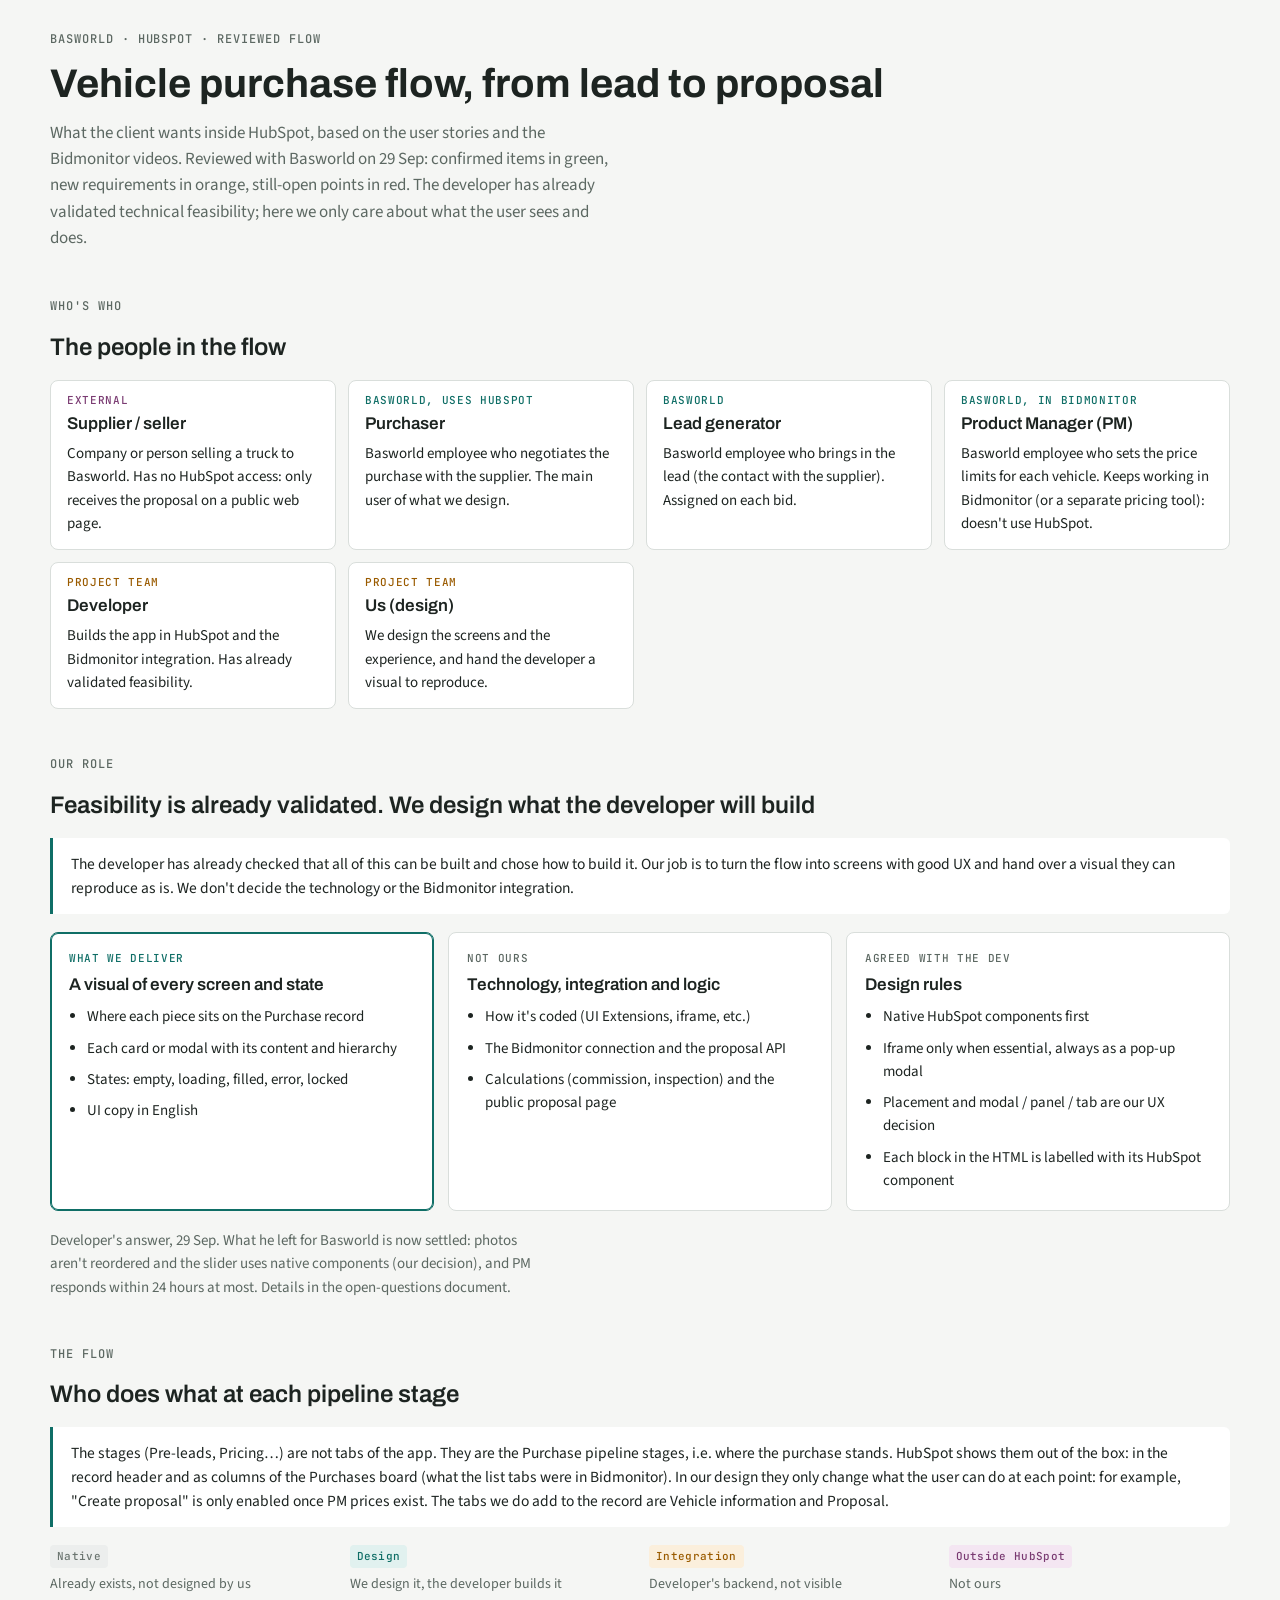
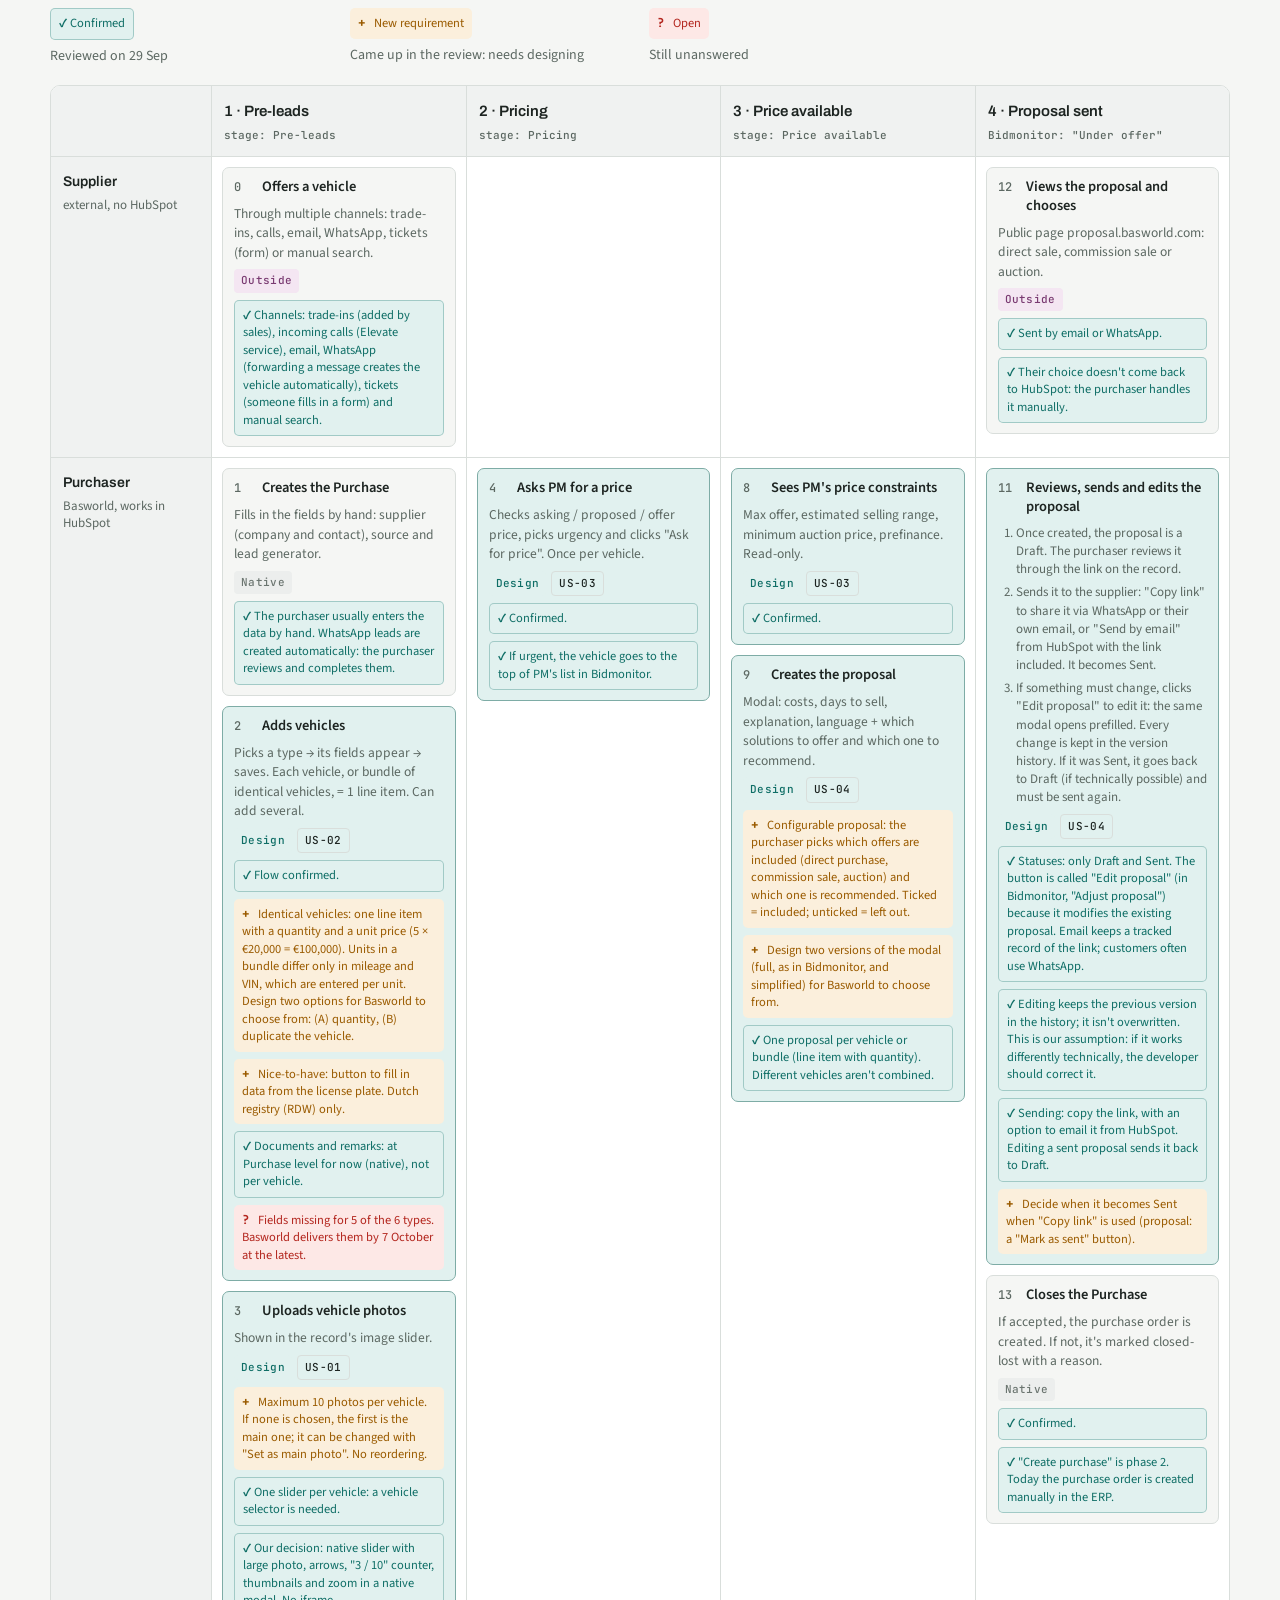
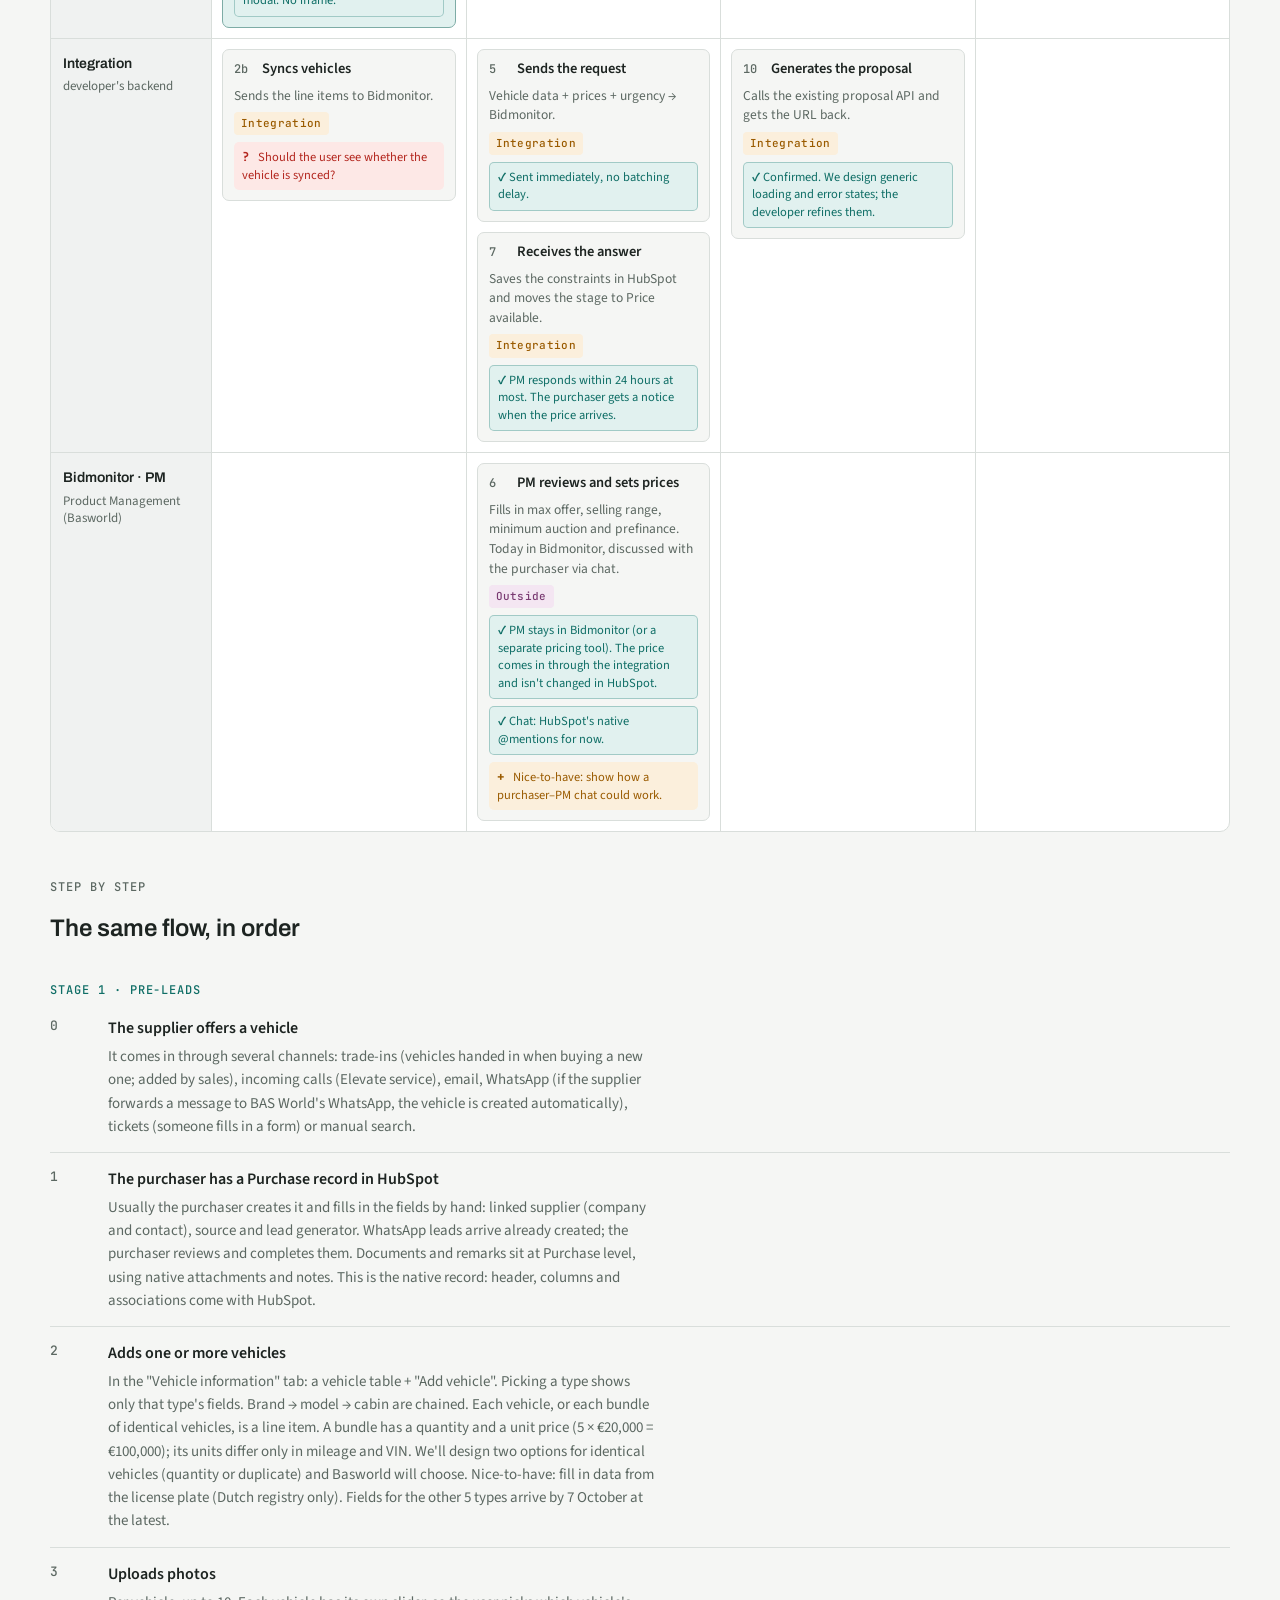
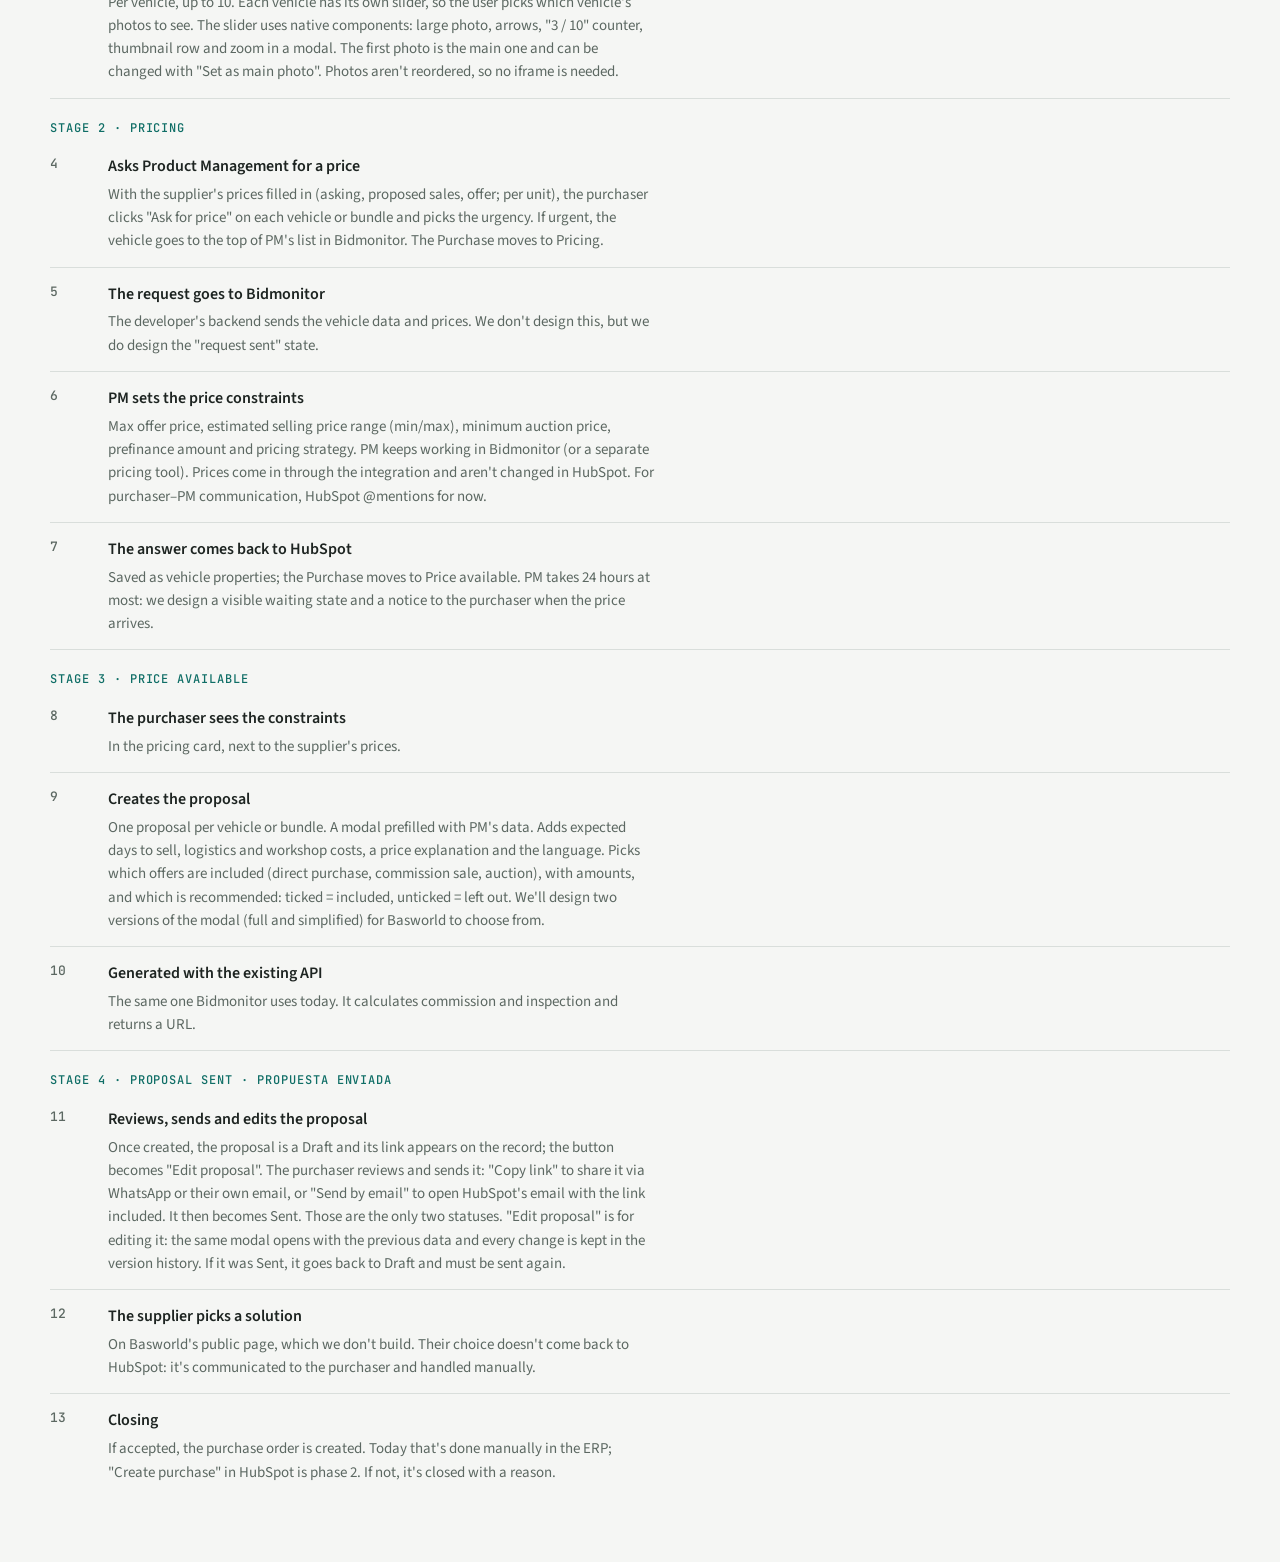
==== purchase-flow.html @ c62ba5f0 "Initial publish: purchase flow and index Co-Authored-By: Claude Opus 5.5 <noreply@anthropic.com>" ====
<!DOCTYPE html>

<html lang="en">
<head>
<meta name="robots" content="noindex, nofollow">
<meta charset="utf-8"/>
<meta content="width=device-width, initial-scale=1" name="viewport"/>
<title>Basworld Purchase Flow</title>
<link href="https://fonts.googleapis.com" rel="preconnect"/>
<link crossorigin="" href="https://fonts.gstatic.com" rel="preconnect"/>
<link href="https://fonts.googleapis.com/css2?family=Archivo:wght@500;600;700&amp;family=Source+Sans+3:ital,wght@0,400;0,600;1,400&amp;family=JetBrains+Mono:wght@500&amp;display=swap" rel="stylesheet"/>
<style>
:root{
  --bg:#f5f6f4; --surface:#ffffff; --ink:#1d2421; --muted:#5c6862; --line:#d9dedb;
  --en:#3f5f8a;
  --native:#6b7570; --native-bg:#eceeed;
  --card:#0f6e66; --card-bg:#e1f1ef;
  --int:#9a5b00; --int-bg:#fbefdc;
  --ext:#7a3b72; --ext-bg:#f4e6f2;
  --q:#b3261e; --q-bg:#fde8e6;
  --lane:#f0f2f1;
  --f-display:"Archivo", "Helvetica Neue", Arial, sans-serif;
  --f-body:"Source Sans 3", "Segoe UI", system-ui, sans-serif;
  --f-mono:"JetBrains Mono", ui-monospace, Consolas, monospace;
}
@media (prefers-color-scheme: dark){
  :root:not([data-theme="light"]){
    color-scheme:dark;
    --bg:#131816; --surface:#1b211f; --ink:#e6ebe8; --muted:#9aa6a0; --line:#2f3834;
    --en:#9dbbe6;
    --native:#aab4af; --native-bg:#262d2a;
    --card:#5fc9bd; --card-bg:#123330;
    --int:#f0b35c; --int-bg:#35270f;
    --ext:#e29ad8; --ext-bg:#34202f;
    --q:#ff8a80; --q-bg:#3a1b19;
    --lane:#171d1b;
  }
}
:root[data-theme="dark"]{
  color-scheme:dark;
  --bg:#131816; --surface:#1b211f; --ink:#e6ebe8; --muted:#9aa6a0; --line:#2f3834;
  --en:#9dbbe6;
  --native:#aab4af; --native-bg:#262d2a;
  --card:#5fc9bd; --card-bg:#123330;
  --int:#f0b35c; --int-bg:#35270f;
  --ext:#e29ad8; --ext-bg:#34202f;
  --q:#ff8a80; --q-bg:#3a1b19;
  --lane:#171d1b;
}
*{box-sizing:border-box}
body{margin:0;background:var(--bg);color:var(--ink);font:16px/1.55 var(--f-body);padding-inline:20px;padding-block:32px 64px}
.wrap{max-width:1180px;margin:0 auto;display:flex;flex-direction:column;gap:48px}
h1,h2,h3{font-family:var(--f-display);text-wrap:balance;margin:0;line-height:1.2}
h1{font-size:clamp(28px,4vw,40px);font-weight:700}
h2{font-size:24px;font-weight:600}
h3{font-size:17px;font-weight:600}
p{margin:0;max-width:72ch}
code{font-family:var(--f-mono);font-size:.9em}

/* Traducción inglesa: siempre justo debajo del texto en castellano */
.en{display:block;color:var(--en);font-style:italic;font-weight:400;font-size:.9em;line-height:1.4;margin-top:3px}
h1 .en{font-size:.55em;font-family:var(--f-body);margin-top:8px}
h2 .en,h3 .en{font-size:.68em;font-family:var(--f-body);margin-top:4px}
.chip .en,.eyebrow .en{display:inline;font-style:normal;margin:0;font-size:1em;color:inherit;opacity:.75}
.chip .en::before,.eyebrow .en::before{content:" · "}
.langkey{display:flex;gap:14px;flex-wrap:wrap;font-size:14px;color:var(--muted)}
.langkey .en{display:inline;margin:0}

.eyebrow{font:500 12px/1.3 var(--f-mono);letter-spacing:.08em;text-transform:uppercase;color:var(--muted)}
header{display:flex;flex-direction:column;gap:12px}
header p{color:var(--muted);font-size:17px}
section{display:flex;flex-direction:column;gap:18px}

/* chips */
.chip{display:inline-flex;align-items:center;font:500 11px/1.2 var(--f-mono);letter-spacing:.03em;padding:5px 7px;border-radius:4px;white-space:nowrap}
.chip.native{color:var(--native);background:var(--native-bg)}
.chip.card{color:var(--card);background:var(--card-bg)}
.chip.int{color:var(--int);background:var(--int-bg)}
.chip.ext{color:var(--ext);background:var(--ext-bg)}
.chip.us{color:var(--ink);background:transparent;border:1px solid var(--line)}
.legend{display:grid;grid-template-columns:repeat(auto-fit,minmax(240px,1fr));gap:12px 18px;font-size:14px;color:var(--muted)}
.legend .item{display:flex;flex-direction:column;gap:6px;align-items:flex-start}

/* who's who */
.people{display:grid;grid-template-columns:repeat(auto-fit,minmax(250px,1fr));gap:12px}
.person{background:var(--surface);border:1px solid var(--line);border-radius:8px;padding:14px 16px;display:flex;flex-direction:column;gap:8px}
.person .side{font:500 11px/1 var(--f-mono);text-transform:uppercase;letter-spacing:.06em}
.person .side.in{color:var(--card)}
.person .side.out{color:var(--ext)}
.person .side.us{color:var(--int)}
.person p{font-size:15px}

/* role */
.verdict{display:grid;grid-template-columns:repeat(auto-fit,minmax(260px,1fr));gap:14px}
.opt{background:var(--surface);border:1px solid var(--line);border-radius:8px;padding:18px;display:flex;flex-direction:column;gap:10px}
.opt.rec{border-color:var(--card);box-shadow:inset 0 0 0 1px var(--card)}
.opt .tag{font:500 11px/1.3 var(--f-mono);text-transform:uppercase;letter-spacing:.06em;color:var(--muted)}
.opt.rec .tag{color:var(--card)}
.opt ul{margin:0;padding-left:18px;font-size:15px;display:flex;flex-direction:column;gap:8px}
.callout{background:var(--surface);border-left:3px solid var(--card);padding:14px 18px;border-radius:0 6px 6px 0;font-size:15.5px}
.callout strong{font-weight:600}
.note{color:var(--muted);font-size:15px}

.scroll{overflow-x:auto;-webkit-overflow-scrolling:touch}

/* swimlane */
.lanes{display:grid;grid-template-columns:160px repeat(4,minmax(215px,1fr));min-width:1040px;border:1px solid var(--line);border-radius:10px;overflow:hidden;background:var(--surface)}
.stage{padding:14px 12px;border-bottom:1px solid var(--line);border-left:1px solid var(--line);display:flex;flex-direction:column;gap:4px;background:var(--lane)}
.stage b{font-family:var(--f-display);font-size:15px;font-weight:600}
.stage small{font:500 11px/1.3 var(--f-mono);color:var(--muted)}
.corner{background:var(--lane);border-bottom:1px solid var(--line)}
.who{padding:14px 12px;border-bottom:1px solid var(--line);font-family:var(--f-display);font-weight:600;font-size:14px;display:flex;flex-direction:column;gap:4px;background:var(--lane)}
.who small{font:400 13px/1.35 var(--f-body);color:var(--muted)}
.cell{padding:10px;border-bottom:1px solid var(--line);border-left:1px solid var(--line);display:flex;flex-direction:column;gap:10px}
.lanes > :nth-last-child(-n+5){border-bottom:0}
.step{border:1px solid var(--line);border-radius:7px;padding:10px 11px;background:var(--bg);display:flex;flex-direction:column;gap:7px}
.step .top{display:flex;gap:8px;align-items:baseline}
.step .n{font:500 12px/1 var(--f-mono);color:var(--muted);min-width:20px}
.step h4{margin:0;font:600 14.5px/1.3 var(--f-body)}
.step p{font-size:13.5px;line-height:1.45;color:var(--muted)}
.step .chips{display:flex;flex-wrap:wrap;gap:5px}
.step.card{border-color:color-mix(in srgb,var(--card) 45%,var(--line));background:var(--card-bg)}
.q{font-size:12.5px;line-height:1.4;color:var(--q);background:var(--q-bg);padding:6px 8px;border-radius:5px}
.q::before{content:"? ";font-weight:700;font-family:var(--f-mono)}
.q .en{color:var(--q);opacity:.8}
.c,.r{font-size:12.5px;line-height:1.4;padding:6px 8px;border-radius:5px}
.c{color:var(--card);background:var(--card-bg);border:1px solid color-mix(in srgb,var(--card) 30%,transparent)}
.c::before{content:"✓ ";font-weight:700}
.r{color:var(--int);background:var(--int-bg)}
.r::before{content:"+ ";font-weight:700;font-family:var(--f-mono)}
.c .en,.r .en{color:inherit;opacity:.8}
.legend .c,.legend .r,.legend .q{display:inline-block}
ol.mini{margin:0;padding-left:18px;font-size:13px;line-height:1.4;color:var(--muted);display:flex;flex-direction:column;gap:5px}
ol.mini b{color:var(--ink);font-weight:600}
ol.mini .en{font-size:.92em}

/* linear detail */
ol.detail{list-style:none;margin:0;padding:0;display:flex;flex-direction:column}
ol.detail li{display:grid;grid-template-columns:44px 1fr;gap:4px 14px;padding:14px 0;border-bottom:1px solid var(--line)}
ol.detail li.phase{display:block;border:0;font:500 12px/1.3 var(--f-mono);letter-spacing:.08em;text-transform:uppercase;color:var(--card);padding:22px 0 4px}
ol.detail li.phase .en{display:inline;font-style:normal;color:inherit;opacity:.75;font-size:1em;margin:0}
ol.detail li.phase .en::before{content:" · "}
ol.detail li:last-child{border-bottom:0}
ol.detail .num{font:500 13px/1.6 var(--f-mono);color:var(--muted);grid-row:span 2}
ol.detail .t{font-weight:600}
ol.detail .d{font-size:15px;color:var(--muted);max-width:78ch}

@media (max-width:640px){
  body{padding-inline:16px}
  ol.detail li{grid-template-columns:32px 1fr}
}
</style>
</head>
<body>
<div class="wrap">
<header>
<span class="eyebrow">Basworld · HubSpot · reviewed flow</span>
<h1>Vehicle purchase flow, from lead to proposal</h1>
<p>What the client wants inside HubSpot, based on the user stories and the Bidmonitor videos. Reviewed with Basworld on 29 Sep: confirmed items in green, new requirements in orange, still-open points in red. The developer has already validated technical feasibility; here we only care about what the user sees and does.</p>

</header>
<section>
<span class="eyebrow">Who's who</span>
<h2>The people in the flow</h2>
<div class="people">
<div class="person">
<span class="side out">External</span>
<h3>Supplier / seller</h3>
<p>Company or person selling a truck to Basworld. Has no HubSpot access: only receives the proposal on a public web page.</p>
</div>
<div class="person">
<span class="side in">Basworld, uses HubSpot</span>
<h3>Purchaser</h3>
<p>Basworld employee who negotiates the purchase with the supplier. The main user of what we design.</p>
</div>
<div class="person">
<span class="side in">Basworld</span>
<h3>Lead generator</h3>
<p>Basworld employee who brings in the lead (the contact with the supplier). Assigned on each bid.</p>
</div>
<div class="person">
<span class="side in">Basworld, in Bidmonitor</span>
<h3>Product Manager (PM)</h3>
<p>Basworld employee who sets the price limits for each vehicle. Keeps working in Bidmonitor (or a separate pricing tool): doesn't use HubSpot.</p>
</div>
<div class="person">
<span class="side us">Project team</span>
<h3>Developer</h3>
<p>Builds the app in HubSpot and the Bidmonitor integration. Has already validated feasibility.</p>
</div>
<div class="person">
<span class="side us">Project team</span>
<h3>Us (design)</h3>
<p>We design the screens and the experience, and hand the developer a visual to reproduce.</p>
</div>
</div>
</section>
<section>
<span class="eyebrow">Our role</span>
<h2>Feasibility is already validated. We design what the developer will build</h2>
<div class="callout">The developer has already checked that all of this can be built and chose how to build it. Our job is to turn the flow into screens with good UX and hand over a visual they can reproduce as is. We don't decide the technology or the Bidmonitor integration.
</div>
<div class="verdict">
<div class="opt rec">
<span class="tag">What we deliver</span>
<h3>A visual of every screen and state</h3>
<ul>
<li>Where each piece sits on the Purchase record</li>
<li>Each card or modal with its content and hierarchy</li>
<li>States: empty, loading, filled, error, locked</li>
<li>UI copy in English</li>
</ul>
</div>
<div class="opt">
<span class="tag">Not ours</span>
<h3>Technology, integration and logic</h3>
<ul>
<li>How it's coded (UI Extensions, iframe, etc.)</li>
<li>The Bidmonitor connection and the proposal API</li>
<li>Calculations (commission, inspection) and the public proposal page</li>
</ul>
</div>
<div class="opt">
<span class="tag">Agreed with the dev</span>
<h3>Design rules</h3>
<ul>
<li>Native HubSpot components first</li>
<li>Iframe only when essential, always as a pop-up modal</li>
<li>Placement and modal / panel / tab are our UX decision</li>
<li>Each block in the HTML is labelled with its HubSpot component</li>
</ul>
</div>
</div>
<p class="note">Developer's answer, 29 Sep. What he left for Basworld is now settled: photos aren't reordered and the slider uses native components (our decision), and PM responds within 24 hours at most. Details in the open-questions document.</p>
</section>
<section>
<span class="eyebrow">The flow</span>
<h2>Who does what at each pipeline stage</h2>
<div class="callout">The stages (Pre-leads, Pricing…) are not tabs of the app. They are the Purchase pipeline stages, i.e. where the purchase stands. HubSpot shows them out of the box: in the record header and as columns of the Purchases board (what the list tabs were in Bidmonitor). In our design they only change what the user can do at each point: for example, "Create proposal" is only enabled once PM prices exist. The tabs we do add to the record are Vehicle information and Proposal.
</div>
<div class="legend">
<span class="item"><span class="chip native">Native</span><span>Already exists, not designed by us</span></span>
<span class="item"><span class="chip card">Design</span><span>We design it, the developer builds it</span></span>
<span class="item"><span class="chip int">Integration</span><span>Developer's backend, not visible</span></span>
<span class="item"><span class="chip ext">Outside HubSpot</span><span>Not ours</span></span>
<span class="item"><span class="c">Confirmed</span><span>Reviewed on 29 Sep</span></span>
<span class="item"><span class="r">New requirement</span><span>Came up in the review: needs designing</span></span>
<span class="item"><span class="q">Open</span><span>Still unanswered</span></span>
</div>
<div class="scroll">
<div aria-label="Flujo por carriles / Swimlane flow" class="lanes" role="table">
<div class="corner"></div>
<div class="stage"><b>1 · Pre-leads</b><small>stage: Pre-leads</small></div>
<div class="stage"><b>2 · Pricing</b><small>stage: Pricing</small></div>
<div class="stage"><b>3 · Price available</b><small>stage: Price available</small></div>
<div class="stage"><b>4 · Proposal sent</b><small>Bidmonitor: "Under offer"</small></div>
<!-- Proveedor -->
<div class="who">Supplier<small>external, no HubSpot</small></div>
<div class="cell">
<div class="step"><div class="top"><span class="n">0</span><h4>Offers a vehicle</h4></div>
<p>Through multiple channels: trade-ins, calls, email, WhatsApp, tickets (form) or manual search.</p>
<div class="chips"><span class="chip ext">Outside</span></div>
<div class="c">Channels: trade-ins (added by sales), incoming calls (Elevate service), email, WhatsApp (forwarding a message creates the vehicle automatically), tickets (someone fills in a form) and manual search.</div>
</div>
</div>
<div class="cell"></div>
<div class="cell"></div>
<div class="cell">
<div class="step"><div class="top"><span class="n">12</span><h4>Views the proposal and chooses</h4></div>
<p>Public page proposal.basworld.com: direct sale, commission sale or auction.</p>
<div class="chips"><span class="chip ext">Outside</span></div>
<div class="c">Sent by email or WhatsApp.</div>
<div class="c">Their choice doesn't come back to HubSpot: the purchaser handles it manually.</div>
</div>
</div>
<!-- Comprador -->
<div class="who">Purchaser<small>Basworld, works in HubSpot</small></div>
<div class="cell">
<div class="step"><div class="top"><span class="n">1</span><h4>Creates the Purchase</h4></div>
<p>Fills in the fields by hand: supplier (company and contact), source and lead generator.</p>
<div class="chips"><span class="chip native">Native</span></div>
<div class="c">The purchaser usually enters the data by hand. WhatsApp leads are created automatically: the purchaser reviews and completes them.</div>
</div>
<div class="step card"><div class="top"><span class="n">2</span><h4>Adds vehicles</h4></div>
<p>Picks a type → its fields appear → saves. Each vehicle, or bundle of identical vehicles, = 1 line item. Can add several.</p>
<div class="chips"><span class="chip card">Design</span><span class="chip us">US-02</span></div>
<div class="c">Flow confirmed.</div>
<div class="r">Identical vehicles: one line item with a quantity and a unit price (5 × €20,000 = €100,000). Units in a bundle differ only in mileage and VIN, which are entered per unit. Design two options for Basworld to choose from: (A) quantity, (B) duplicate the vehicle.</div>
<div class="r">Nice-to-have: button to fill in data from the license plate. Dutch registry (RDW) only.</div>
<div class="c">Documents and remarks: at Purchase level for now (native), not per vehicle.</div>
<div class="q">Fields missing for 5 of the 6 types. Basworld delivers them by 7 October at the latest.</div>
</div>
<div class="step card"><div class="top"><span class="n">3</span><h4>Uploads vehicle photos</h4></div>
<p>Shown in the record's image slider.</p>
<div class="chips"><span class="chip card">Design</span><span class="chip us">US-01</span></div>
<div class="r">Maximum 10 photos per vehicle. If none is chosen, the first is the main one; it can be changed with "Set as main photo". No reordering.</div>
<div class="c">One slider per vehicle: a vehicle selector is needed.</div>
<div class="c">Our decision: native slider with large photo, arrows, "3 / 10" counter, thumbnails and zoom in a native modal. No iframe.</div>
</div>
</div>
<div class="cell">
<div class="step card"><div class="top"><span class="n">4</span><h4>Asks PM for a price</h4></div>
<p>Checks asking / proposed / offer price, picks urgency and clicks "Ask for price". Once per vehicle.</p>
<div class="chips"><span class="chip card">Design</span><span class="chip us">US-03</span></div>
<div class="c">Confirmed.</div>
<div class="c">If urgent, the vehicle goes to the top of PM's list in Bidmonitor.</div>
</div>
</div>
<div class="cell">
<div class="step card"><div class="top"><span class="n">8</span><h4>Sees PM's price constraints</h4></div>
<p>Max offer, estimated selling range, minimum auction price, prefinance. Read-only.</p>
<div class="chips"><span class="chip card">Design</span><span class="chip us">US-03</span></div>
<div class="c">Confirmed.</div>
</div>
<div class="step card"><div class="top"><span class="n">9</span><h4>Creates the proposal</h4></div>
<p>Modal: costs, days to sell, explanation, language + which solutions to offer and which one to recommend.</p>
<div class="chips"><span class="chip card">Design</span><span class="chip us">US-04</span></div>
<div class="r">Configurable proposal: the purchaser picks which offers are included (direct purchase, commission sale, auction) and which one is recommended. Ticked = included; unticked = left out.</div>
<div class="r">Design two versions of the modal (full, as in Bidmonitor, and simplified) for Basworld to choose from.</div>
<div class="c">One proposal per vehicle or bundle (line item with quantity). Different vehicles aren't combined.</div>
</div>
</div>
<div class="cell">
<div class="step card"><div class="top"><span class="n">11</span><h4>Reviews, sends and edits the proposal</h4></div>
<ol class="mini">
<li>Once created, the proposal is a Draft. The purchaser reviews it through the link on the record.</li>
<li>Sends it to the supplier: "Copy link" to share it via WhatsApp or their own email, or "Send by email" from HubSpot with the link included. It becomes Sent.</li>
<li>If something must change, clicks "Edit proposal" to edit it: the same modal opens prefilled. Every change is kept in the version history. If it was Sent, it goes back to Draft (if technically possible) and must be sent again.</li>
</ol>
<div class="chips"><span class="chip card">Design</span><span class="chip us">US-04</span></div>
<div class="c">Statuses: only Draft and Sent. The button is called "Edit proposal" (in Bidmonitor, "Adjust proposal") because it modifies the existing proposal. Email keeps a tracked record of the link; customers often use WhatsApp.</div>
<div class="c">Editing keeps the previous version in the history; it isn't overwritten. This is our assumption: if it works differently technically, the developer should correct it.</div>
<div class="c">Sending: copy the link, with an option to email it from HubSpot. Editing a sent proposal sends it back to Draft.</div>
<div class="r">Decide when it becomes Sent when "Copy link" is used (proposal: a "Mark as sent" button).</div>
</div>
<div class="step"><div class="top"><span class="n">13</span><h4>Closes the Purchase</h4></div>
<p>If accepted, the purchase order is created. If not, it's marked closed-lost with a reason.</p>
<div class="chips"><span class="chip native">Native</span></div>
<div class="c">Confirmed.</div>
<div class="c">"Create purchase" is phase 2. Today the purchase order is created manually in the ERP.</div>
</div>
</div>
<!-- Integración -->
<div class="who">Integration<small>developer's backend</small></div>
<div class="cell">
<div class="step"><div class="top"><span class="n">2b</span><h4>Syncs vehicles</h4></div>
<p>Sends the line items to Bidmonitor.</p>
<div class="chips"><span class="chip int">Integration</span></div>
<div class="q">Should the user see whether the vehicle is synced?</div>
</div>
</div>
<div class="cell">
<div class="step"><div class="top"><span class="n">5</span><h4>Sends the request</h4></div>
<p>Vehicle data + prices + urgency → Bidmonitor.</p>
<div class="chips"><span class="chip int">Integration</span></div>
<div class="c">Sent immediately, no batching delay.</div>
</div>
<div class="step"><div class="top"><span class="n">7</span><h4>Receives the answer</h4></div>
<p>Saves the constraints in HubSpot and moves the stage to Price available.</p>
<div class="chips"><span class="chip int">Integration</span></div>
<div class="c">PM responds within 24 hours at most. The purchaser gets a notice when the price arrives.</div>
</div>
</div>
<div class="cell">
<div class="step"><div class="top"><span class="n">10</span><h4>Generates the proposal</h4></div>
<p>Calls the existing proposal API and gets the URL back.</p>
<div class="chips"><span class="chip int">Integration</span></div>
<div class="c">Confirmed. We design generic loading and error states; the developer refines them.</div>
</div>
</div>
<div class="cell"></div>
<!-- Bidmonitor -->
<div class="who">Bidmonitor · PM<small>Product Management (Basworld)</small></div>
<div class="cell"></div>
<div class="cell">
<div class="step"><div class="top"><span class="n">6</span><h4>PM reviews and sets prices</h4></div>
<p>Fills in max offer, selling range, minimum auction and prefinance. Today in Bidmonitor, discussed with the purchaser via chat.</p>
<div class="chips"><span class="chip ext">Outside</span></div>
<div class="c">PM stays in Bidmonitor (or a separate pricing tool). The price comes in through the integration and isn't changed in HubSpot.</div>
<div class="c">Chat: HubSpot's native @mentions for now.</div>
<div class="r">Nice-to-have: show how a purchaser–PM chat could work.</div>
</div>
</div>
<div class="cell"></div>
<div class="cell"></div>
</div>
</div>
</section>
<section>
<span class="eyebrow">Step by step</span>
<h2>The same flow, in order</h2>
<ol class="detail">
<li class="phase">Stage 1 · Pre-leads</li>
<li><span class="num">0</span><span class="t">The supplier offers a vehicle</span><span class="d">It comes in through several channels: trade-ins (vehicles handed in when buying a new one; added by sales), incoming calls (Elevate service), email, WhatsApp (if the supplier forwards a message to BAS World's WhatsApp, the vehicle is created automatically), tickets (someone fills in a form) or manual search.</span></li>
<li><span class="num">1</span><span class="t">The purchaser has a Purchase record in HubSpot</span><span class="d">Usually the purchaser creates it and fills in the fields by hand: linked supplier (company and contact), source and lead generator. WhatsApp leads arrive already created; the purchaser reviews and completes them. Documents and remarks sit at Purchase level, using native attachments and notes. This is the native record: header, columns and associations come with HubSpot.</span></li>
<li><span class="num">2</span><span class="t">Adds one or more vehicles</span><span class="d">In the "Vehicle information" tab: a vehicle table + "Add vehicle". Picking a type shows only that type's fields. Brand → model → cabin are chained. Each vehicle, or each bundle of identical vehicles, is a line item. A bundle has a quantity and a unit price (5 × €20,000 = €100,000); its units differ only in mileage and VIN. We'll design two options for identical vehicles (quantity or duplicate) and Basworld will choose. Nice-to-have: fill in data from the license plate (Dutch registry only). Fields for the other 5 types arrive by 7 October at the latest.</span></li>
<li><span class="num">3</span><span class="t">Uploads photos</span><span class="d">Per vehicle, up to 10. Each vehicle has its own slider, so the user picks which vehicle's photos to see. The slider uses native components: large photo, arrows, "3 / 10" counter, thumbnail row and zoom in a modal. The first photo is the main one and can be changed with "Set as main photo". Photos aren't reordered, so no iframe is needed.</span></li>
<li class="phase">Stage 2 · Pricing</li>
<li><span class="num">4</span><span class="t">Asks Product Management for a price</span><span class="d">With the supplier's prices filled in (asking, proposed sales, offer; per unit), the purchaser clicks "Ask for price" on each vehicle or bundle and picks the urgency. If urgent, the vehicle goes to the top of PM's list in Bidmonitor. The Purchase moves to Pricing.</span></li>
<li><span class="num">5</span><span class="t">The request goes to Bidmonitor</span><span class="d">The developer's backend sends the vehicle data and prices. We don't design this, but we do design the "request sent" state.</span></li>
<li><span class="num">6</span><span class="t">PM sets the price constraints</span><span class="d">Max offer price, estimated selling price range (min/max), minimum auction price, prefinance amount and pricing strategy. PM keeps working in Bidmonitor (or a separate pricing tool). Prices come in through the integration and aren't changed in HubSpot. For purchaser–PM communication, HubSpot @mentions for now.</span></li>
<li><span class="num">7</span><span class="t">The answer comes back to HubSpot</span><span class="d">Saved as vehicle properties; the Purchase moves to Price available. PM takes 24 hours at most: we design a visible waiting state and a notice to the purchaser when the price arrives.</span></li>
<li class="phase">Stage 3 · Price available</li>
<li><span class="num">8</span><span class="t">The purchaser sees the constraints</span><span class="d">In the pricing card, next to the supplier's prices.</span></li>
<li><span class="num">9</span><span class="t">Creates the proposal</span><span class="d">One proposal per vehicle or bundle. A modal prefilled with PM's data. Adds expected days to sell, logistics and workshop costs, a price explanation and the language. Picks which offers are included (direct purchase, commission sale, auction), with amounts, and which is recommended: ticked = included, unticked = left out. We'll design two versions of the modal (full and simplified) for Basworld to choose from.</span></li>
<li><span class="num">10</span><span class="t">Generated with the existing API</span><span class="d">The same one Bidmonitor uses today. It calculates commission and inspection and returns a URL.</span></li>
<li class="phase">Stage 4 · Proposal sent · Propuesta enviada</li>
<li><span class="num">11</span><span class="t">Reviews, sends and edits the proposal</span><span class="d">Once created, the proposal is a Draft and its link appears on the record; the button becomes "Edit proposal". The purchaser reviews and sends it: "Copy link" to share it via WhatsApp or their own email, or "Send by email" to open HubSpot's email with the link included. It then becomes Sent. Those are the only two statuses. "Edit proposal" is for editing it: the same modal opens with the previous data and every change is kept in the version history. If it was Sent, it goes back to Draft and must be sent again.</span></li>
<li><span class="num">12</span><span class="t">The supplier picks a solution</span><span class="d">On Basworld's public page, which we don't build. Their choice doesn't come back to HubSpot: it's communicated to the purchaser and handled manually.</span></li>
<li><span class="num">13</span><span class="t">Closing</span><span class="d">If accepted, the purchase order is created. Today that's done manually in the ERP; "Create purchase" in HubSpot is phase 2. If not, it's closed with a reason.</span></li>
</ol>
</section>
</div>
</body>
</html>
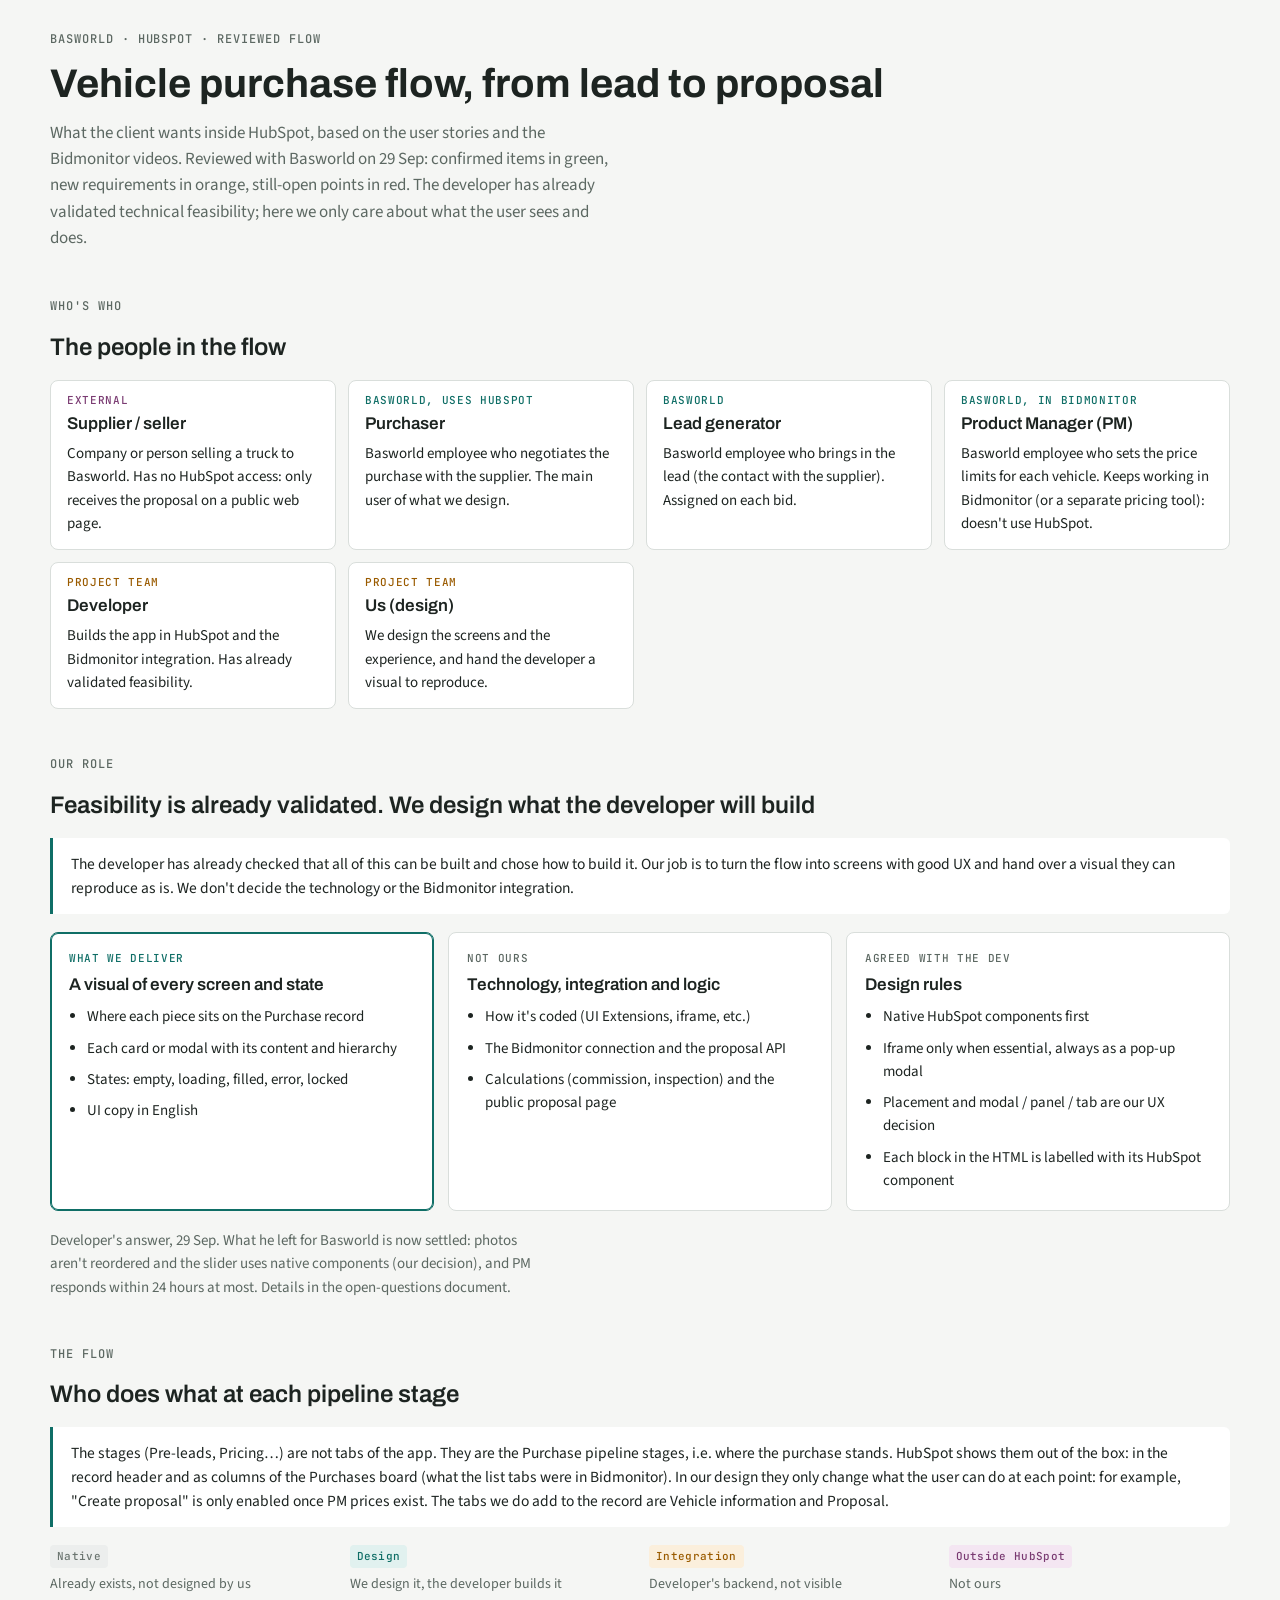
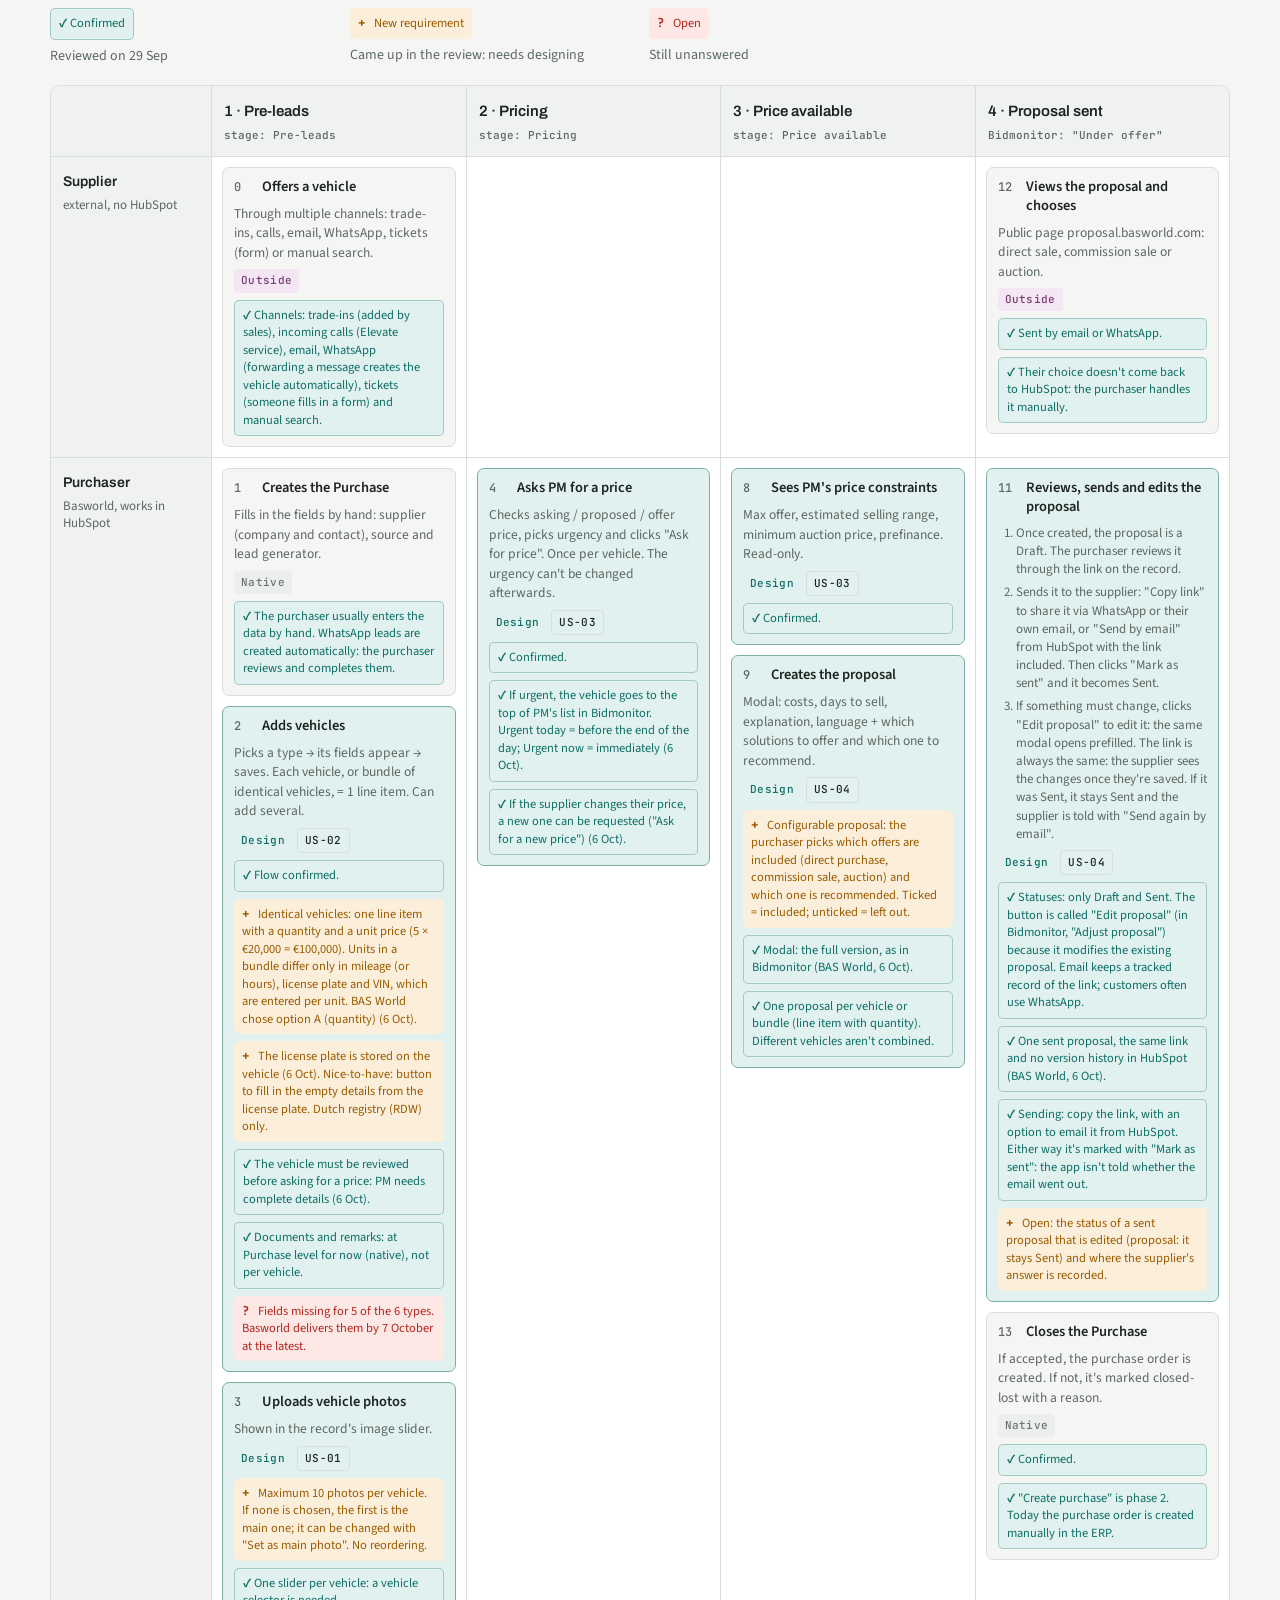
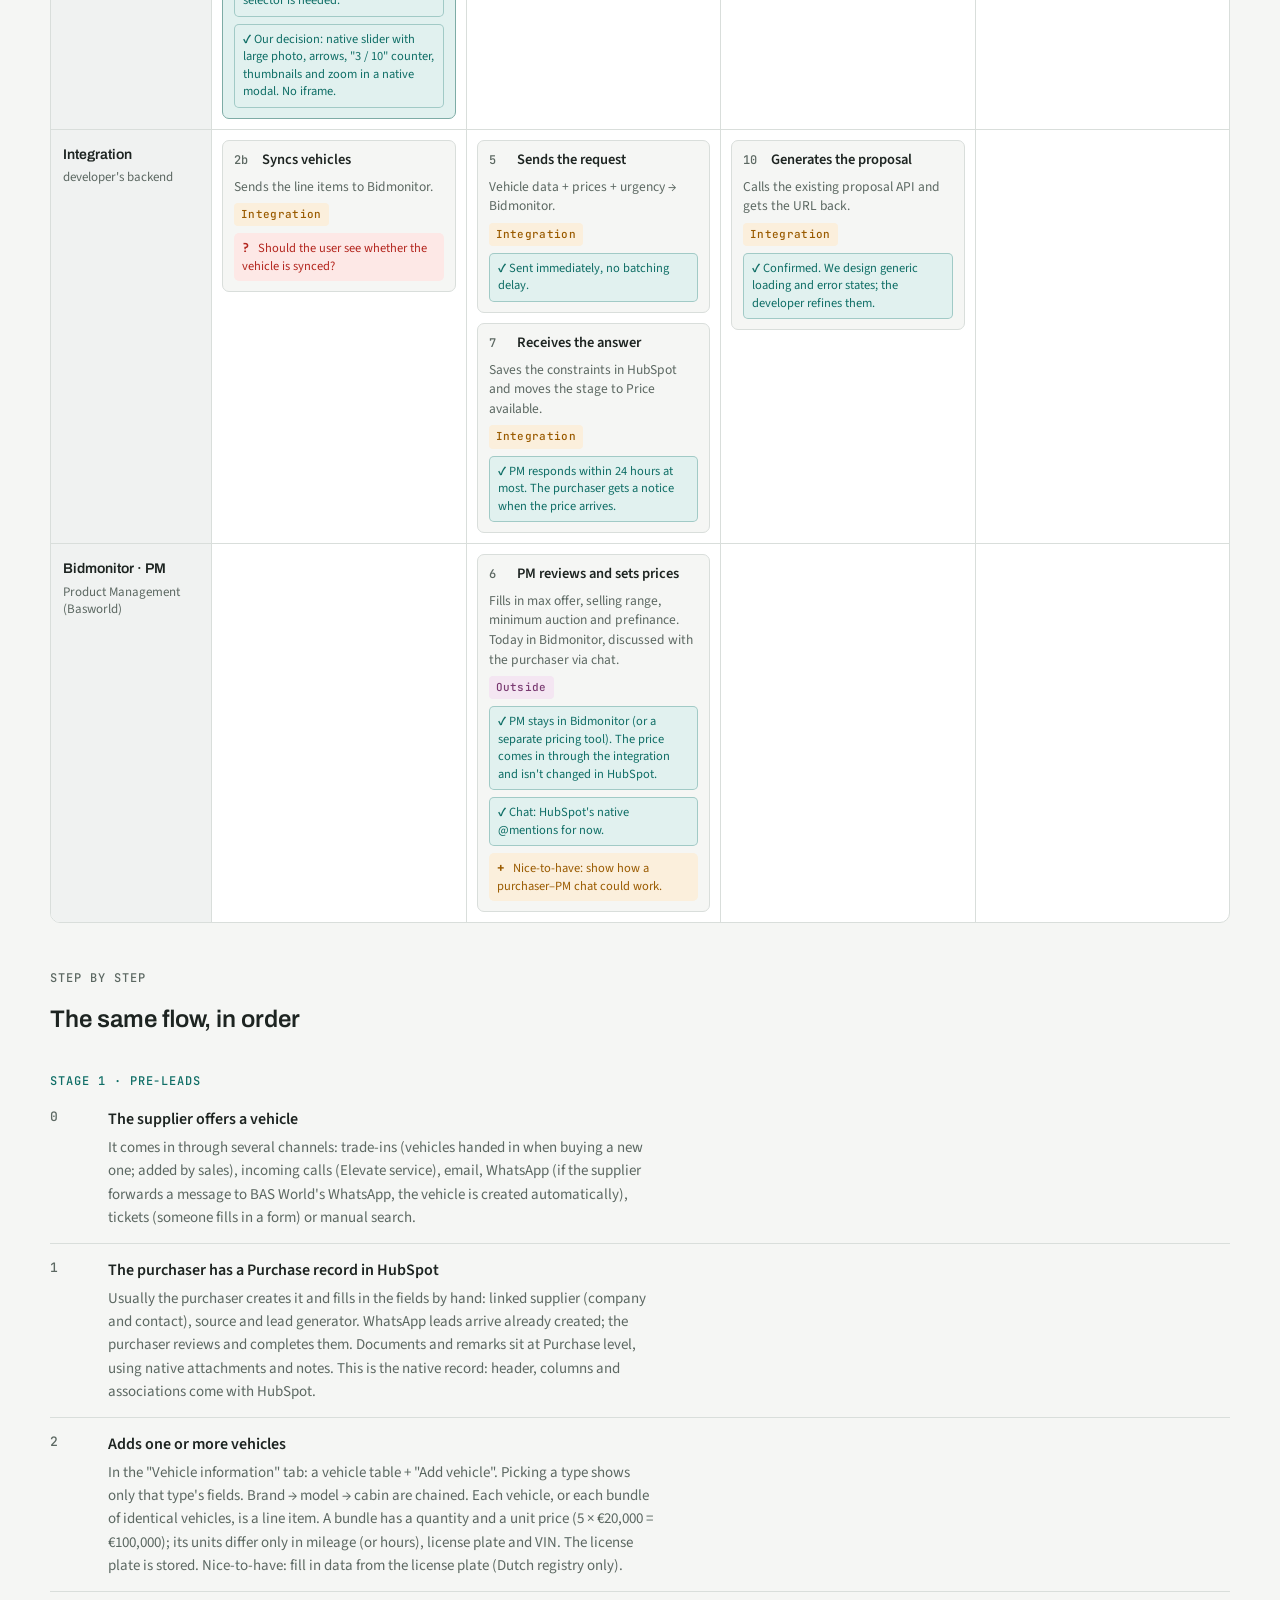
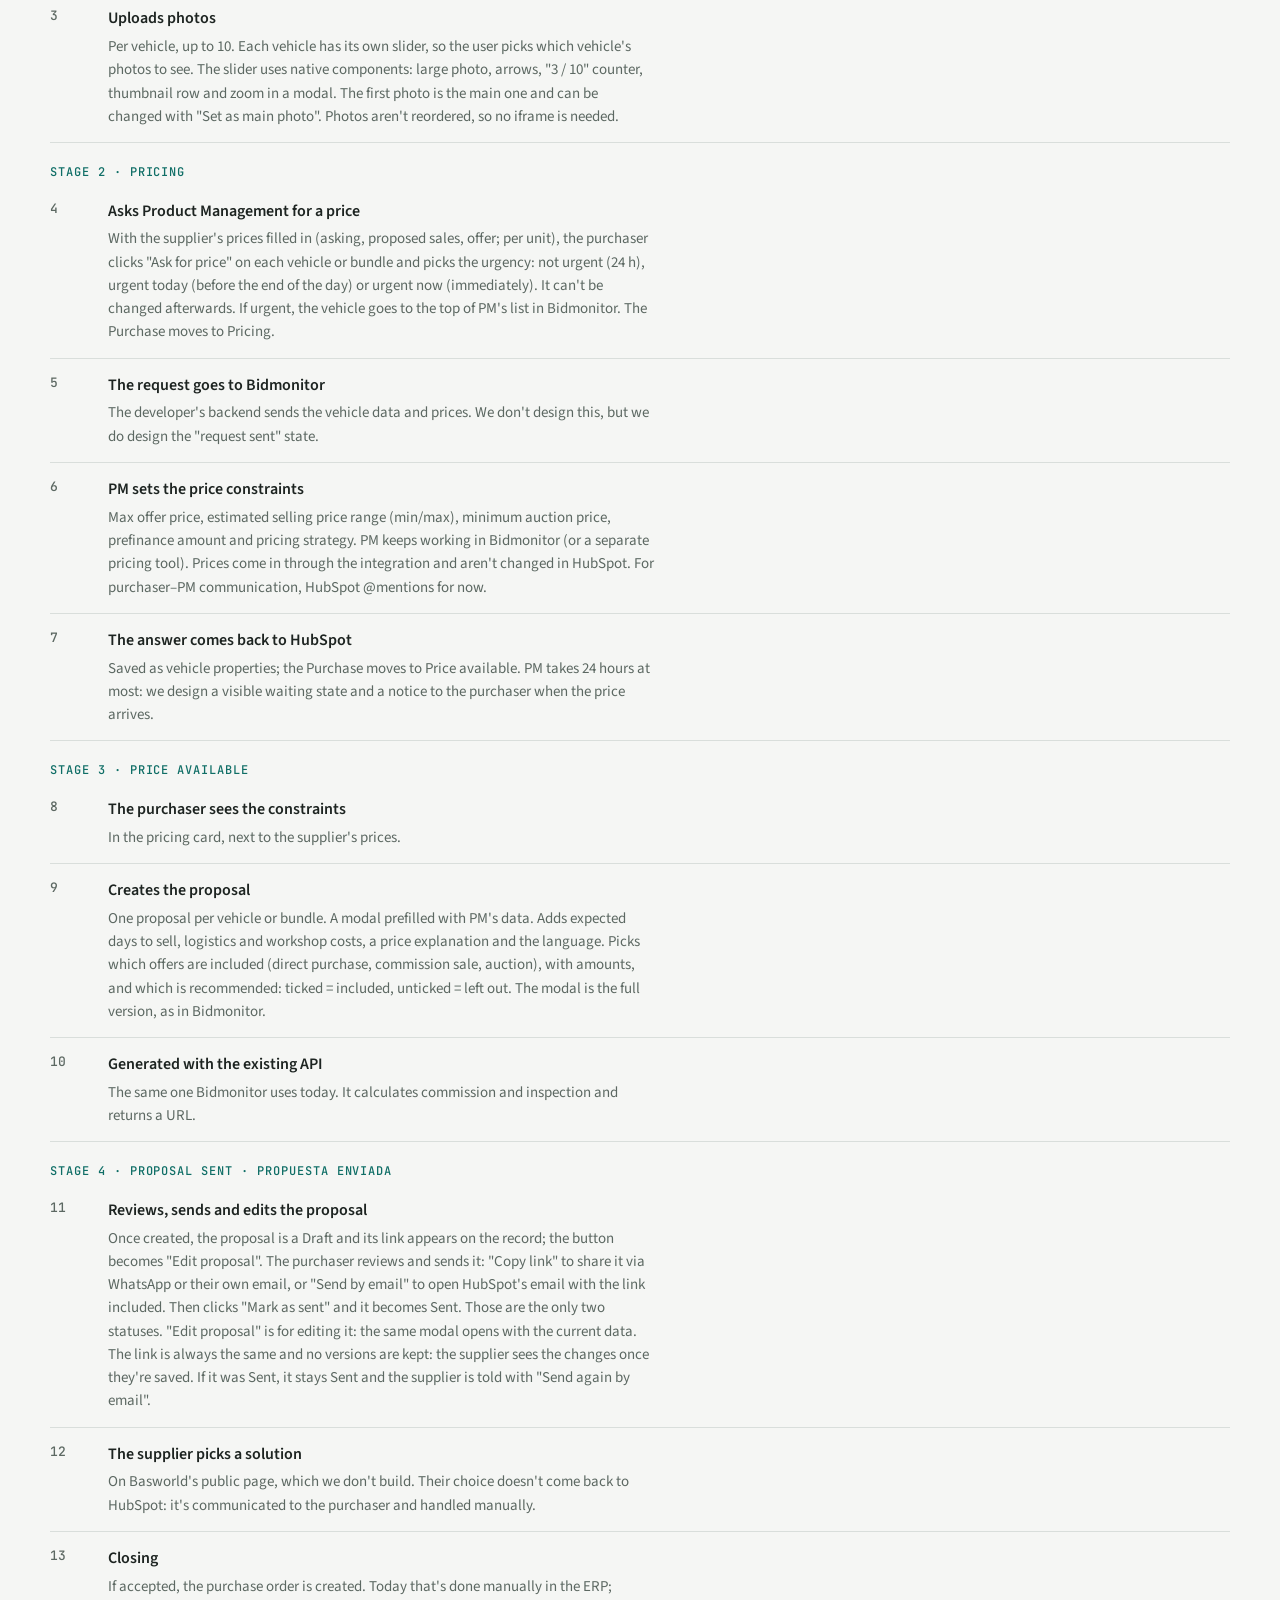
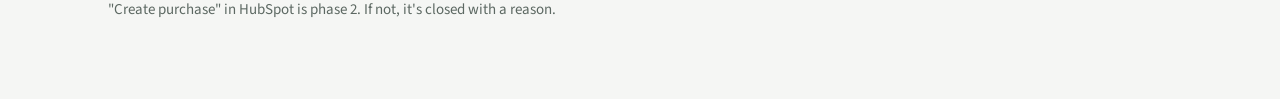
==== commit 80a890e1: "Update deliverables" ====
--- a/purchase-flow.html
+++ b/purchase-flow.html
@@ -285,8 +285,9 @@
 <p>Picks a type → its fields appear → saves. Each vehicle, or bundle of identical vehicles, = 1 line item. Can add several.</p>
 <div class="chips"><span class="chip card">Design</span><span class="chip us">US-02</span></div>
 <div class="c">Flow confirmed.</div>
-<div class="r">Identical vehicles: one line item with a quantity and a unit price (5 × €20,000 = €100,000). Units in a bundle differ only in mileage and VIN, which are entered per unit. Design two options for Basworld to choose from: (A) quantity, (B) duplicate the vehicle.</div>
-<div class="r">Nice-to-have: button to fill in data from the license plate. Dutch registry (RDW) only.</div>
+<div class="r">Identical vehicles: one line item with a quantity and a unit price (5 × €20,000 = €100,000). Units in a bundle differ only in mileage (or hours), license plate and VIN, which are entered per unit. BAS World chose option A (quantity) (6 Oct).</div>
+<div class="r">The license plate is stored on the vehicle (6 Oct). Nice-to-have: button to fill in the empty details from the license plate. Dutch registry (RDW) only.</div>
+<div class="c">The vehicle must be reviewed before asking for a price: PM needs complete details (6 Oct).</div>
 <div class="c">Documents and remarks: at Purchase level for now (native), not per vehicle.</div>
 <div class="q">Fields missing for 5 of the 6 types. Basworld delivers them by 7 October at the latest.</div>
 </div>
@@ -300,10 +301,11 @@
 </div>
 <div class="cell">
 <div class="step card"><div class="top"><span class="n">4</span><h4>Asks PM for a price</h4></div>
-<p>Checks asking / proposed / offer price, picks urgency and clicks "Ask for price". Once per vehicle.</p>
+<p>Checks asking / proposed / offer price, picks urgency and clicks "Ask for price". Once per vehicle. The urgency can't be changed afterwards.</p>
 <div class="chips"><span class="chip card">Design</span><span class="chip us">US-03</span></div>
 <div class="c">Confirmed.</div>
-<div class="c">If urgent, the vehicle goes to the top of PM's list in Bidmonitor.</div>
+<div class="c">If urgent, the vehicle goes to the top of PM's list in Bidmonitor. Urgent today = before the end of the day; Urgent now = immediately (6 Oct).</div>
+<div class="c">If the supplier changes their price, a new one can be requested ("Ask for a new price") (6 Oct).</div>
 </div>
 </div>
 <div class="cell">
@@ -316,7 +318,7 @@
 <p>Modal: costs, days to sell, explanation, language + which solutions to offer and which one to recommend.</p>
 <div class="chips"><span class="chip card">Design</span><span class="chip us">US-04</span></div>
 <div class="r">Configurable proposal: the purchaser picks which offers are included (direct purchase, commission sale, auction) and which one is recommended. Ticked = included; unticked = left out.</div>
-<div class="r">Design two versions of the modal (full, as in Bidmonitor, and simplified) for Basworld to choose from.</div>
+<div class="c">Modal: the full version, as in Bidmonitor (BAS World, 6 Oct).</div>
 <div class="c">One proposal per vehicle or bundle (line item with quantity). Different vehicles aren't combined.</div>
 </div>
 </div>
@@ -324,14 +326,14 @@
 <div class="step card"><div class="top"><span class="n">11</span><h4>Reviews, sends and edits the proposal</h4></div>
 <ol class="mini">
 <li>Once created, the proposal is a Draft. The purchaser reviews it through the link on the record.</li>
-<li>Sends it to the supplier: "Copy link" to share it via WhatsApp or their own email, or "Send by email" from HubSpot with the link included. It becomes Sent.</li>
-<li>If something must change, clicks "Edit proposal" to edit it: the same modal opens prefilled. Every change is kept in the version history. If it was Sent, it goes back to Draft (if technically possible) and must be sent again.</li>
+<li>Sends it to the supplier: "Copy link" to share it via WhatsApp or their own email, or "Send by email" from HubSpot with the link included. Then clicks "Mark as sent" and it becomes Sent.</li>
+<li>If something must change, clicks "Edit proposal" to edit it: the same modal opens prefilled. The link is always the same: the supplier sees the changes once they're saved. If it was Sent, it stays Sent and the supplier is told with "Send again by email".</li>
 </ol>
 <div class="chips"><span class="chip card">Design</span><span class="chip us">US-04</span></div>
 <div class="c">Statuses: only Draft and Sent. The button is called "Edit proposal" (in Bidmonitor, "Adjust proposal") because it modifies the existing proposal. Email keeps a tracked record of the link; customers often use WhatsApp.</div>
-<div class="c">Editing keeps the previous version in the history; it isn't overwritten. This is our assumption: if it works differently technically, the developer should correct it.</div>
-<div class="c">Sending: copy the link, with an option to email it from HubSpot. Editing a sent proposal sends it back to Draft.</div>
-<div class="r">Decide when it becomes Sent when "Copy link" is used (proposal: a "Mark as sent" button).</div>
+<div class="c">One sent proposal, the same link and no version history in HubSpot (BAS World, 6 Oct).</div>
+<div class="c">Sending: copy the link, with an option to email it from HubSpot. Either way it's marked with "Mark as sent": the app isn't told whether the email went out.</div>
+<div class="r">Open: the status of a sent proposal that is edited (proposal: it stays Sent) and where the supplier's answer is recorded.</div>
 </div>
 <div class="step"><div class="top"><span class="n">13</span><h4>Closes the Purchase</h4></div>
 <p>If accepted, the purchase order is created. If not, it's marked closed-lost with a reason.</p>
@@ -393,19 +395,19 @@
 <li class="phase">Stage 1 · Pre-leads</li>
 <li><span class="num">0</span><span class="t">The supplier offers a vehicle</span><span class="d">It comes in through several channels: trade-ins (vehicles handed in when buying a new one; added by sales), incoming calls (Elevate service), email, WhatsApp (if the supplier forwards a message to BAS World's WhatsApp, the vehicle is created automatically), tickets (someone fills in a form) or manual search.</span></li>
 <li><span class="num">1</span><span class="t">The purchaser has a Purchase record in HubSpot</span><span class="d">Usually the purchaser creates it and fills in the fields by hand: linked supplier (company and contact), source and lead generator. WhatsApp leads arrive already created; the purchaser reviews and completes them. Documents and remarks sit at Purchase level, using native attachments and notes. This is the native record: header, columns and associations come with HubSpot.</span></li>
-<li><span class="num">2</span><span class="t">Adds one or more vehicles</span><span class="d">In the "Vehicle information" tab: a vehicle table + "Add vehicle". Picking a type shows only that type's fields. Brand → model → cabin are chained. Each vehicle, or each bundle of identical vehicles, is a line item. A bundle has a quantity and a unit price (5 × €20,000 = €100,000); its units differ only in mileage and VIN. We'll design two options for identical vehicles (quantity or duplicate) and Basworld will choose. Nice-to-have: fill in data from the license plate (Dutch registry only). Fields for the other 5 types arrive by 7 October at the latest.</span></li>
+<li><span class="num">2</span><span class="t">Adds one or more vehicles</span><span class="d">In the "Vehicle information" tab: a vehicle table + "Add vehicle". Picking a type shows only that type's fields. Brand → model → cabin are chained. Each vehicle, or each bundle of identical vehicles, is a line item. A bundle has a quantity and a unit price (5 × €20,000 = €100,000); its units differ only in mileage (or hours), license plate and VIN. The license plate is stored. Nice-to-have: fill in data from the license plate (Dutch registry only).</span></li>
 <li><span class="num">3</span><span class="t">Uploads photos</span><span class="d">Per vehicle, up to 10. Each vehicle has its own slider, so the user picks which vehicle's photos to see. The slider uses native components: large photo, arrows, "3 / 10" counter, thumbnail row and zoom in a modal. The first photo is the main one and can be changed with "Set as main photo". Photos aren't reordered, so no iframe is needed.</span></li>
 <li class="phase">Stage 2 · Pricing</li>
-<li><span class="num">4</span><span class="t">Asks Product Management for a price</span><span class="d">With the supplier's prices filled in (asking, proposed sales, offer; per unit), the purchaser clicks "Ask for price" on each vehicle or bundle and picks the urgency. If urgent, the vehicle goes to the top of PM's list in Bidmonitor. The Purchase moves to Pricing.</span></li>
+<li><span class="num">4</span><span class="t">Asks Product Management for a price</span><span class="d">With the supplier's prices filled in (asking, proposed sales, offer; per unit), the purchaser clicks "Ask for price" on each vehicle or bundle and picks the urgency: not urgent (24 h), urgent today (before the end of the day) or urgent now (immediately). It can't be changed afterwards. If urgent, the vehicle goes to the top of PM's list in Bidmonitor. The Purchase moves to Pricing.</span></li>
 <li><span class="num">5</span><span class="t">The request goes to Bidmonitor</span><span class="d">The developer's backend sends the vehicle data and prices. We don't design this, but we do design the "request sent" state.</span></li>
 <li><span class="num">6</span><span class="t">PM sets the price constraints</span><span class="d">Max offer price, estimated selling price range (min/max), minimum auction price, prefinance amount and pricing strategy. PM keeps working in Bidmonitor (or a separate pricing tool). Prices come in through the integration and aren't changed in HubSpot. For purchaser–PM communication, HubSpot @mentions for now.</span></li>
 <li><span class="num">7</span><span class="t">The answer comes back to HubSpot</span><span class="d">Saved as vehicle properties; the Purchase moves to Price available. PM takes 24 hours at most: we design a visible waiting state and a notice to the purchaser when the price arrives.</span></li>
 <li class="phase">Stage 3 · Price available</li>
 <li><span class="num">8</span><span class="t">The purchaser sees the constraints</span><span class="d">In the pricing card, next to the supplier's prices.</span></li>
-<li><span class="num">9</span><span class="t">Creates the proposal</span><span class="d">One proposal per vehicle or bundle. A modal prefilled with PM's data. Adds expected days to sell, logistics and workshop costs, a price explanation and the language. Picks which offers are included (direct purchase, commission sale, auction), with amounts, and which is recommended: ticked = included, unticked = left out. We'll design two versions of the modal (full and simplified) for Basworld to choose from.</span></li>
+<li><span class="num">9</span><span class="t">Creates the proposal</span><span class="d">One proposal per vehicle or bundle. A modal prefilled with PM's data. Adds expected days to sell, logistics and workshop costs, a price explanation and the language. Picks which offers are included (direct purchase, commission sale, auction), with amounts, and which is recommended: ticked = included, unticked = left out. The modal is the full version, as in Bidmonitor.</span></li>
 <li><span class="num">10</span><span class="t">Generated with the existing API</span><span class="d">The same one Bidmonitor uses today. It calculates commission and inspection and returns a URL.</span></li>
 <li class="phase">Stage 4 · Proposal sent · Propuesta enviada</li>
-<li><span class="num">11</span><span class="t">Reviews, sends and edits the proposal</span><span class="d">Once created, the proposal is a Draft and its link appears on the record; the button becomes "Edit proposal". The purchaser reviews and sends it: "Copy link" to share it via WhatsApp or their own email, or "Send by email" to open HubSpot's email with the link included. It then becomes Sent. Those are the only two statuses. "Edit proposal" is for editing it: the same modal opens with the previous data and every change is kept in the version history. If it was Sent, it goes back to Draft and must be sent again.</span></li>
+<li><span class="num">11</span><span class="t">Reviews, sends and edits the proposal</span><span class="d">Once created, the proposal is a Draft and its link appears on the record; the button becomes "Edit proposal". The purchaser reviews and sends it: "Copy link" to share it via WhatsApp or their own email, or "Send by email" to open HubSpot's email with the link included. Then clicks "Mark as sent" and it becomes Sent. Those are the only two statuses. "Edit proposal" is for editing it: the same modal opens with the current data. The link is always the same and no versions are kept: the supplier sees the changes once they're saved. If it was Sent, it stays Sent and the supplier is told with "Send again by email".</span></li>
 <li><span class="num">12</span><span class="t">The supplier picks a solution</span><span class="d">On Basworld's public page, which we don't build. Their choice doesn't come back to HubSpot: it's communicated to the purchaser and handled manually.</span></li>
 <li><span class="num">13</span><span class="t">Closing</span><span class="d">If accepted, the purchase order is created. Today that's done manually in the ERP; "Create purchase" in HubSpot is phase 2. If not, it's closed with a reason.</span></li>
 </ol>
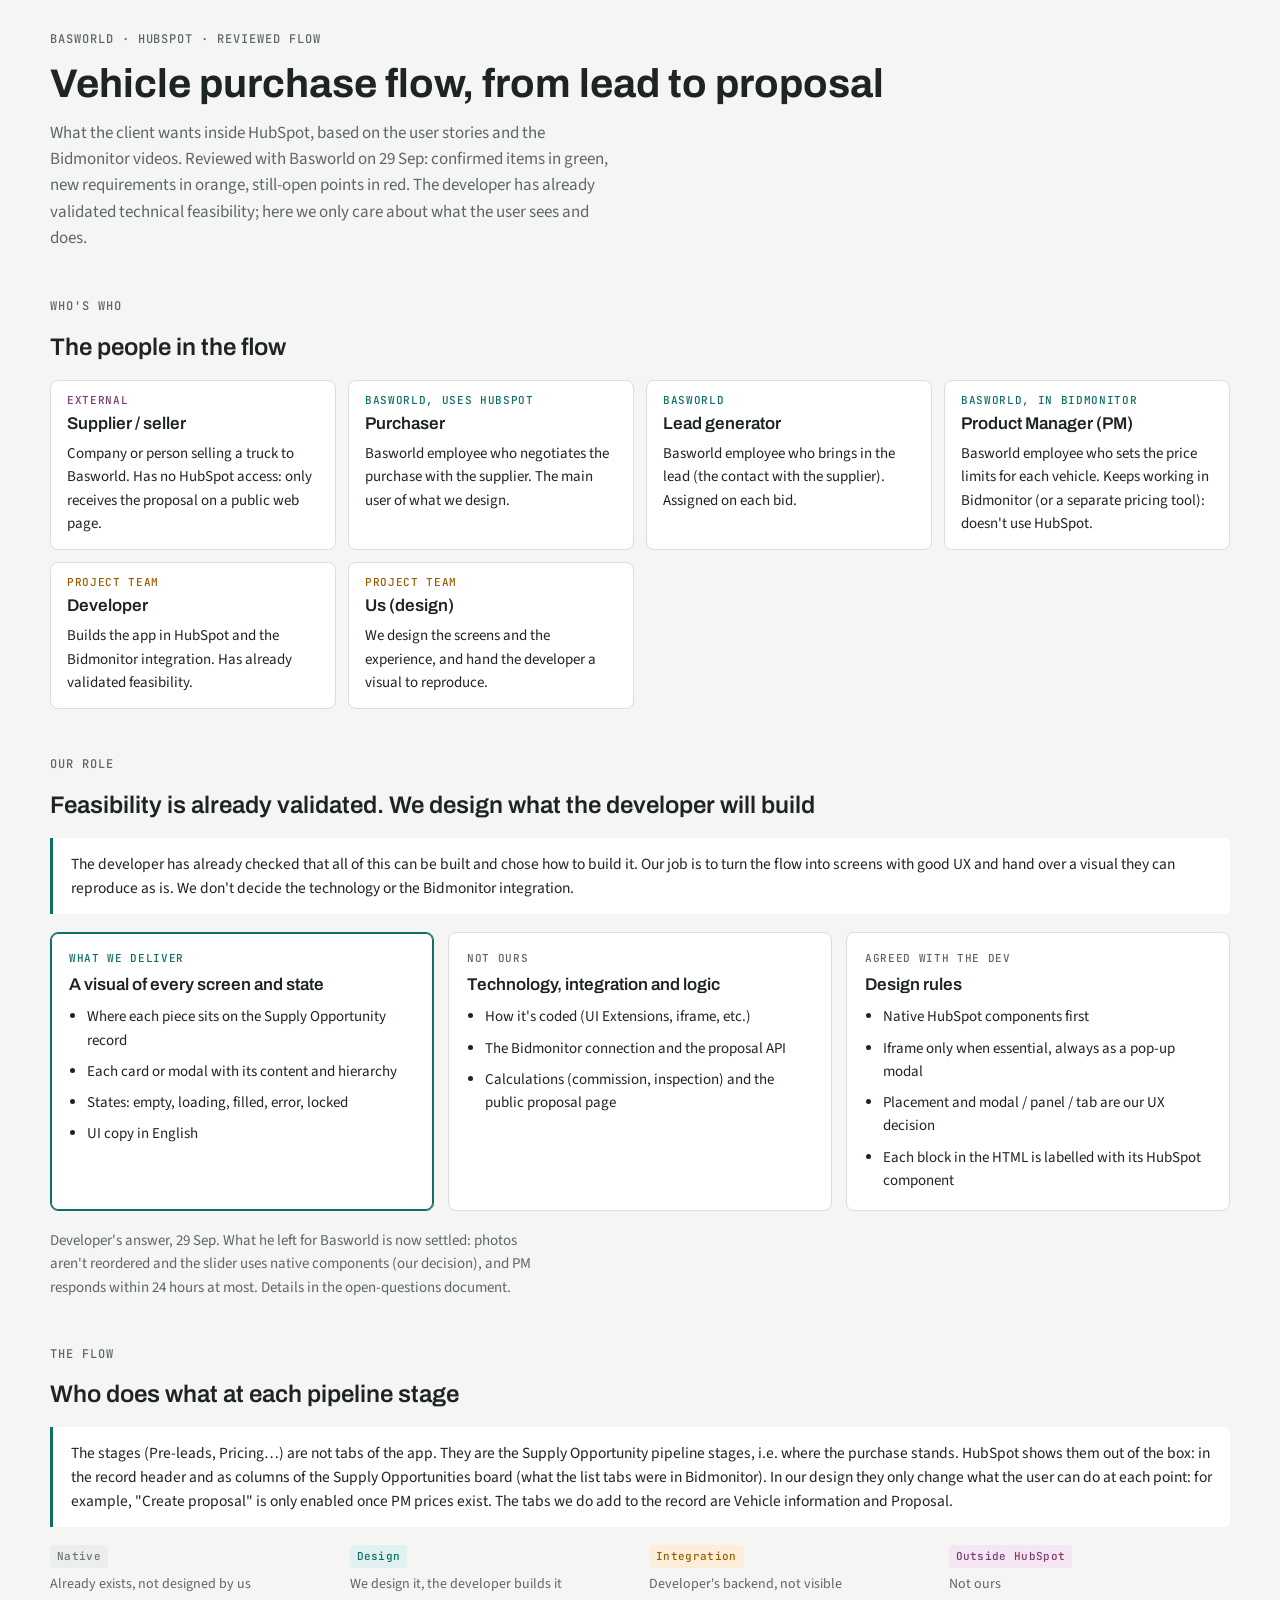
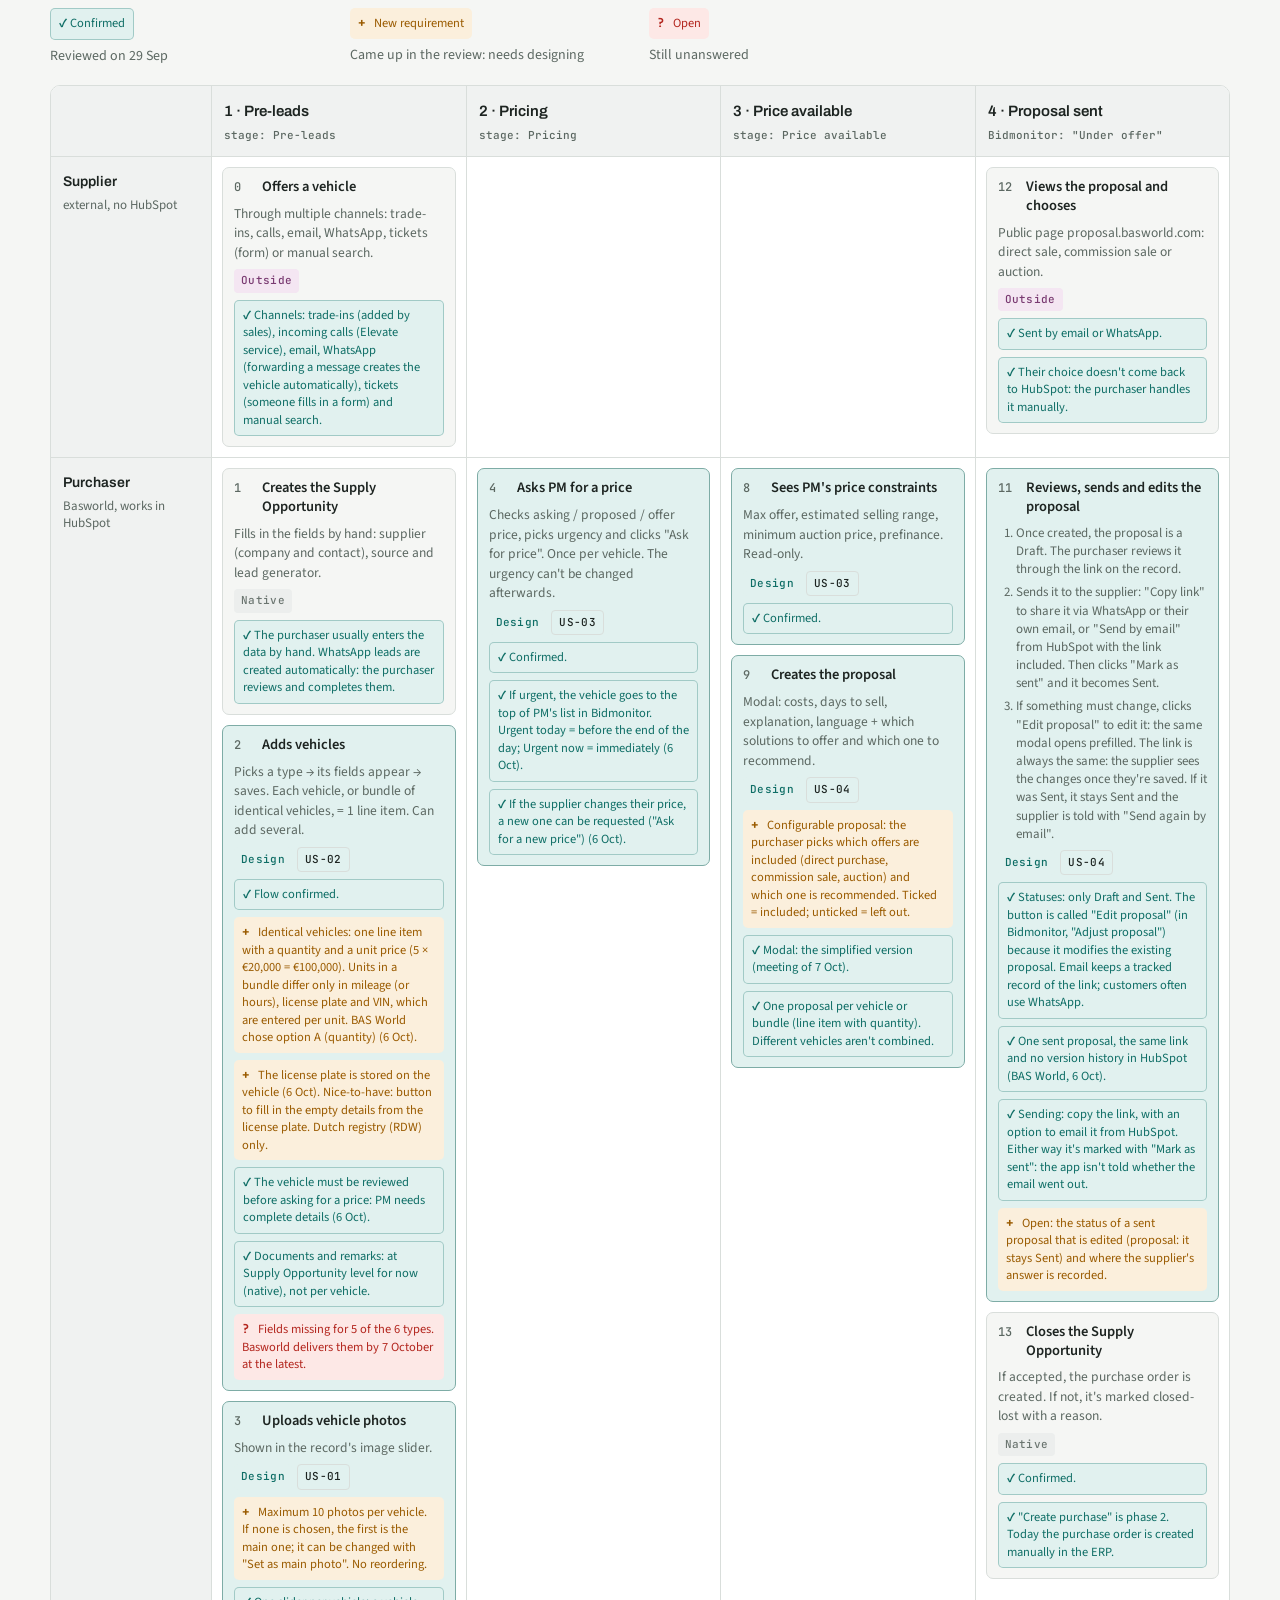
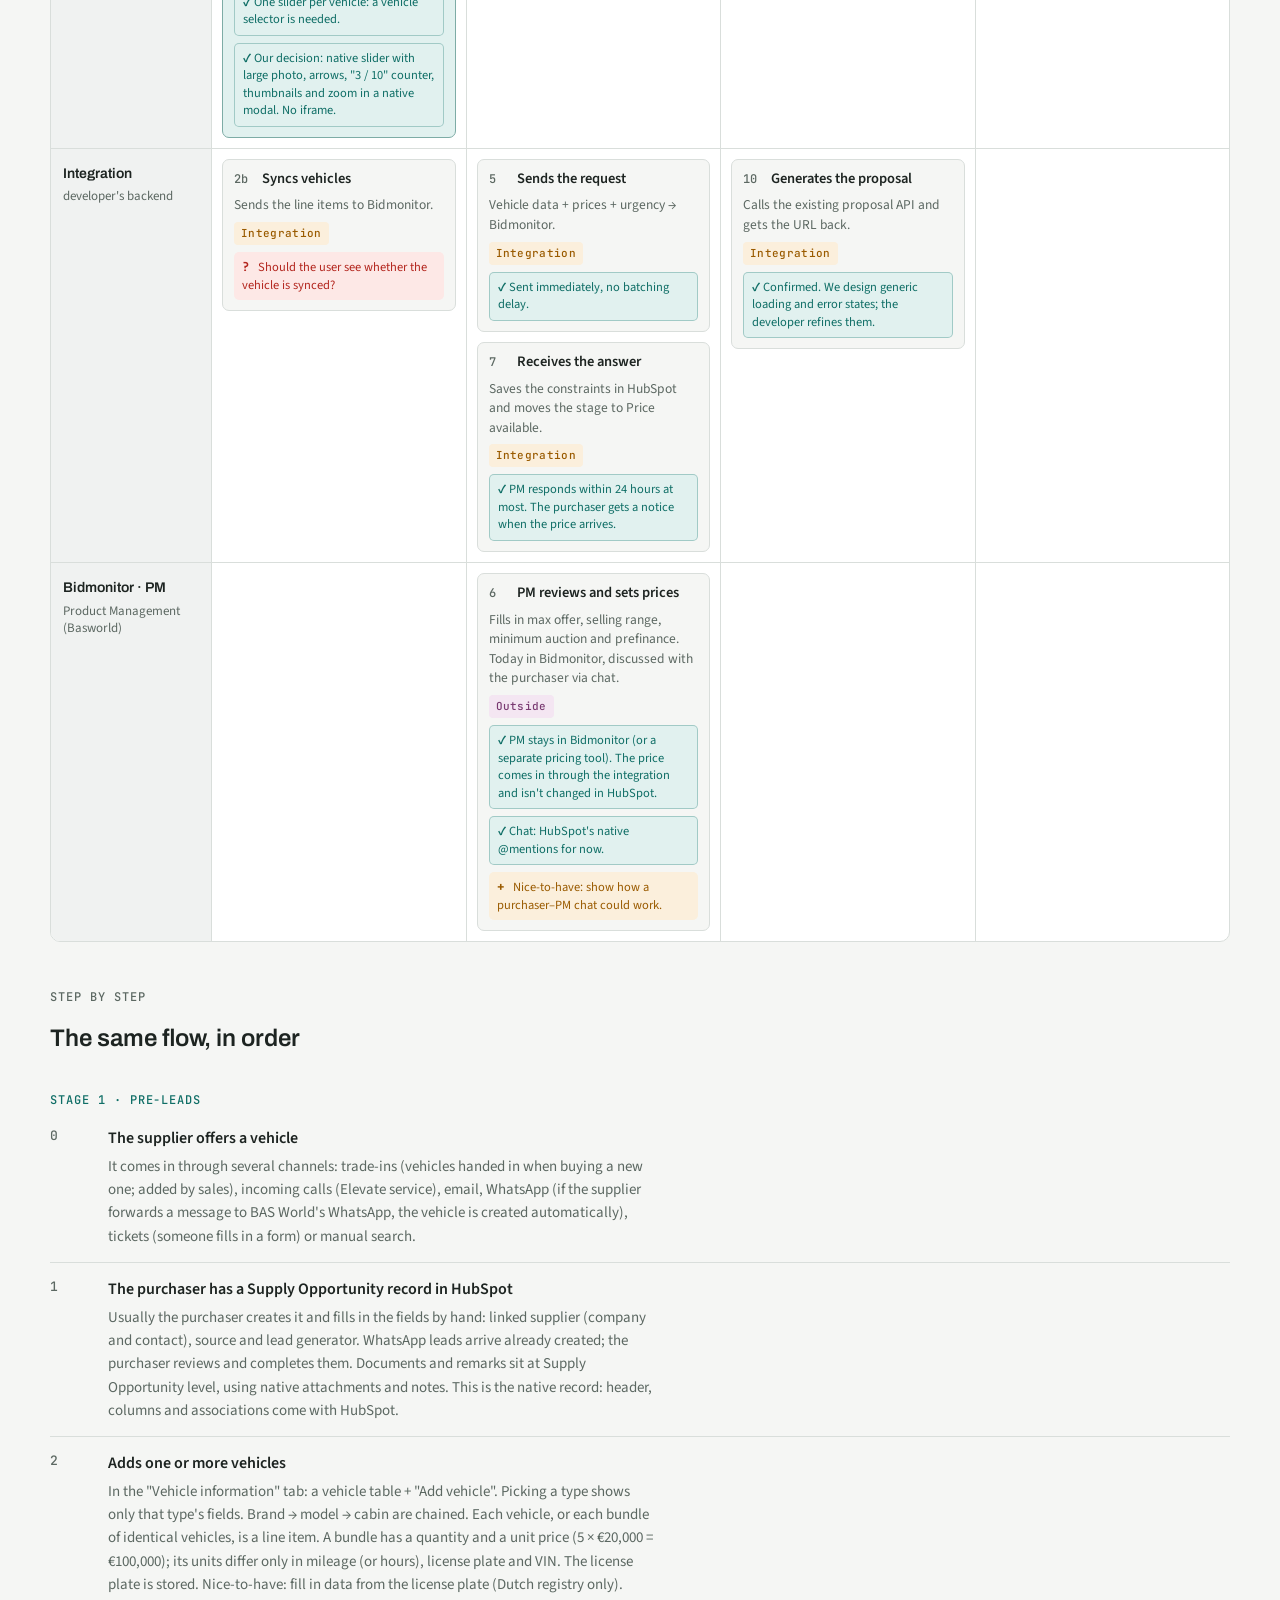
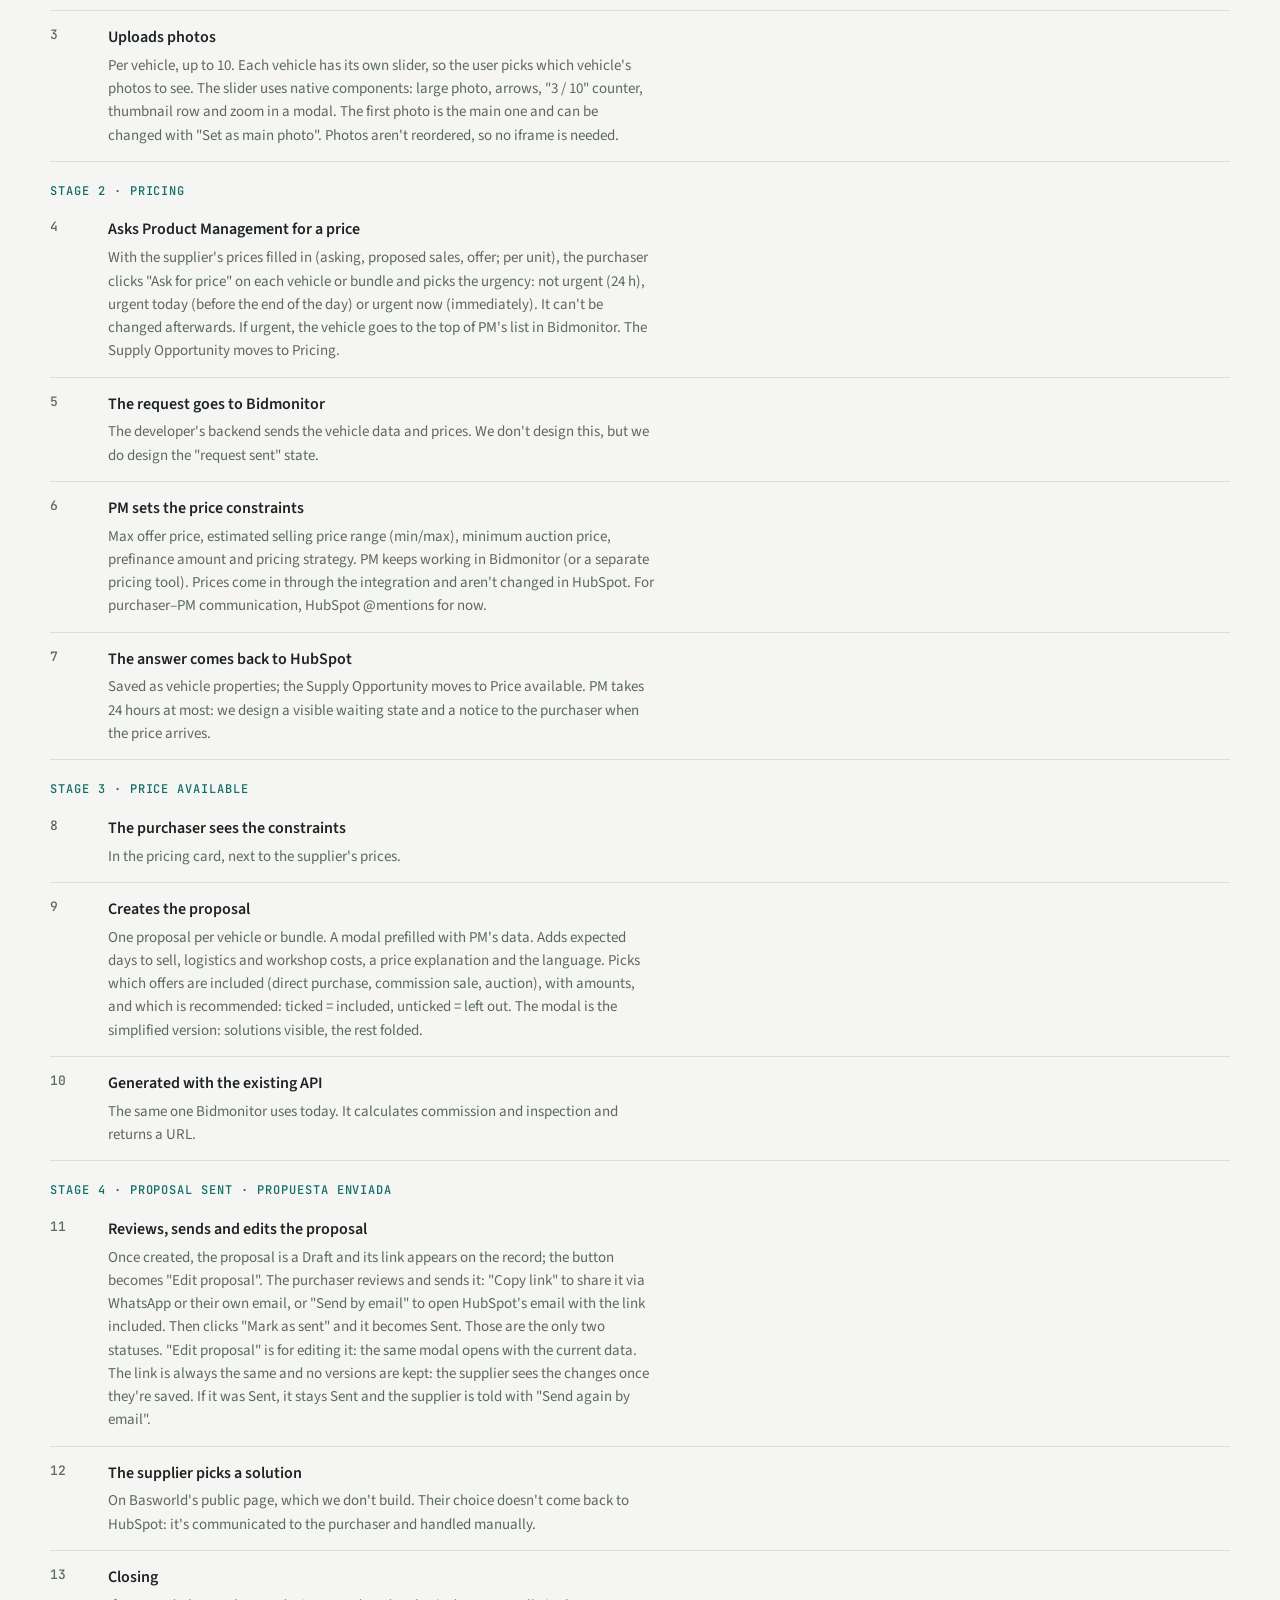
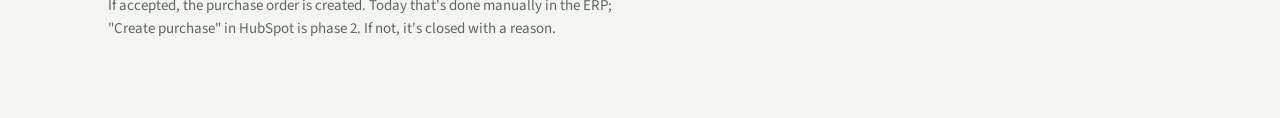
==== commit 16901834: "Update deliverables" ====
--- a/purchase-flow.html
+++ b/purchase-flow.html
@@ -205,7 +205,7 @@
 <span class="tag">What we deliver</span>
 <h3>A visual of every screen and state</h3>
 <ul>
-<li>Where each piece sits on the Purchase record</li>
+<li>Where each piece sits on the Supply Opportunity record</li>
 <li>Each card or modal with its content and hierarchy</li>
 <li>States: empty, loading, filled, error, locked</li>
 <li>UI copy in English</li>
@@ -236,7 +236,7 @@
 <section>
 <span class="eyebrow">The flow</span>
 <h2>Who does what at each pipeline stage</h2>
-<div class="callout">The stages (Pre-leads, Pricing…) are not tabs of the app. They are the Purchase pipeline stages, i.e. where the purchase stands. HubSpot shows them out of the box: in the record header and as columns of the Purchases board (what the list tabs were in Bidmonitor). In our design they only change what the user can do at each point: for example, "Create proposal" is only enabled once PM prices exist. The tabs we do add to the record are Vehicle information and Proposal.
+<div class="callout">The stages (Pre-leads, Pricing…) are not tabs of the app. They are the Supply Opportunity pipeline stages, i.e. where the purchase stands. HubSpot shows them out of the box: in the record header and as columns of the Supply Opportunities board (what the list tabs were in Bidmonitor). In our design they only change what the user can do at each point: for example, "Create proposal" is only enabled once PM prices exist. The tabs we do add to the record are Vehicle information and Proposal.
 </div>
 <div class="legend">
 <span class="item"><span class="chip native">Native</span><span>Already exists, not designed by us</span></span>
@@ -276,7 +276,7 @@
 <!-- Comprador -->
 <div class="who">Purchaser<small>Basworld, works in HubSpot</small></div>
 <div class="cell">
-<div class="step"><div class="top"><span class="n">1</span><h4>Creates the Purchase</h4></div>
+<div class="step"><div class="top"><span class="n">1</span><h4>Creates the Supply Opportunity</h4></div>
 <p>Fills in the fields by hand: supplier (company and contact), source and lead generator.</p>
 <div class="chips"><span class="chip native">Native</span></div>
 <div class="c">The purchaser usually enters the data by hand. WhatsApp leads are created automatically: the purchaser reviews and completes them.</div>
@@ -288,7 +288,7 @@
 <div class="r">Identical vehicles: one line item with a quantity and a unit price (5 × €20,000 = €100,000). Units in a bundle differ only in mileage (or hours), license plate and VIN, which are entered per unit. BAS World chose option A (quantity) (6 Oct).</div>
 <div class="r">The license plate is stored on the vehicle (6 Oct). Nice-to-have: button to fill in the empty details from the license plate. Dutch registry (RDW) only.</div>
 <div class="c">The vehicle must be reviewed before asking for a price: PM needs complete details (6 Oct).</div>
-<div class="c">Documents and remarks: at Purchase level for now (native), not per vehicle.</div>
+<div class="c">Documents and remarks: at Supply Opportunity level for now (native), not per vehicle.</div>
 <div class="q">Fields missing for 5 of the 6 types. Basworld delivers them by 7 October at the latest.</div>
 </div>
 <div class="step card"><div class="top"><span class="n">3</span><h4>Uploads vehicle photos</h4></div>
@@ -318,7 +318,7 @@
 <p>Modal: costs, days to sell, explanation, language + which solutions to offer and which one to recommend.</p>
 <div class="chips"><span class="chip card">Design</span><span class="chip us">US-04</span></div>
 <div class="r">Configurable proposal: the purchaser picks which offers are included (direct purchase, commission sale, auction) and which one is recommended. Ticked = included; unticked = left out.</div>
-<div class="c">Modal: the full version, as in Bidmonitor (BAS World, 6 Oct).</div>
+<div class="c">Modal: the simplified version (meeting of 7 Oct).</div>
 <div class="c">One proposal per vehicle or bundle (line item with quantity). Different vehicles aren't combined.</div>
 </div>
 </div>
@@ -335,7 +335,7 @@
 <div class="c">Sending: copy the link, with an option to email it from HubSpot. Either way it's marked with "Mark as sent": the app isn't told whether the email went out.</div>
 <div class="r">Open: the status of a sent proposal that is edited (proposal: it stays Sent) and where the supplier's answer is recorded.</div>
 </div>
-<div class="step"><div class="top"><span class="n">13</span><h4>Closes the Purchase</h4></div>
+<div class="step"><div class="top"><span class="n">13</span><h4>Closes the Supply Opportunity</h4></div>
 <p>If accepted, the purchase order is created. If not, it's marked closed-lost with a reason.</p>
 <div class="chips"><span class="chip native">Native</span></div>
 <div class="c">Confirmed.</div>
@@ -394,17 +394,17 @@
 <ol class="detail">
 <li class="phase">Stage 1 · Pre-leads</li>
 <li><span class="num">0</span><span class="t">The supplier offers a vehicle</span><span class="d">It comes in through several channels: trade-ins (vehicles handed in when buying a new one; added by sales), incoming calls (Elevate service), email, WhatsApp (if the supplier forwards a message to BAS World's WhatsApp, the vehicle is created automatically), tickets (someone fills in a form) or manual search.</span></li>
-<li><span class="num">1</span><span class="t">The purchaser has a Purchase record in HubSpot</span><span class="d">Usually the purchaser creates it and fills in the fields by hand: linked supplier (company and contact), source and lead generator. WhatsApp leads arrive already created; the purchaser reviews and completes them. Documents and remarks sit at Purchase level, using native attachments and notes. This is the native record: header, columns and associations come with HubSpot.</span></li>
+<li><span class="num">1</span><span class="t">The purchaser has a Supply Opportunity record in HubSpot</span><span class="d">Usually the purchaser creates it and fills in the fields by hand: linked supplier (company and contact), source and lead generator. WhatsApp leads arrive already created; the purchaser reviews and completes them. Documents and remarks sit at Supply Opportunity level, using native attachments and notes. This is the native record: header, columns and associations come with HubSpot.</span></li>
 <li><span class="num">2</span><span class="t">Adds one or more vehicles</span><span class="d">In the "Vehicle information" tab: a vehicle table + "Add vehicle". Picking a type shows only that type's fields. Brand → model → cabin are chained. Each vehicle, or each bundle of identical vehicles, is a line item. A bundle has a quantity and a unit price (5 × €20,000 = €100,000); its units differ only in mileage (or hours), license plate and VIN. The license plate is stored. Nice-to-have: fill in data from the license plate (Dutch registry only).</span></li>
 <li><span class="num">3</span><span class="t">Uploads photos</span><span class="d">Per vehicle, up to 10. Each vehicle has its own slider, so the user picks which vehicle's photos to see. The slider uses native components: large photo, arrows, "3 / 10" counter, thumbnail row and zoom in a modal. The first photo is the main one and can be changed with "Set as main photo". Photos aren't reordered, so no iframe is needed.</span></li>
 <li class="phase">Stage 2 · Pricing</li>
-<li><span class="num">4</span><span class="t">Asks Product Management for a price</span><span class="d">With the supplier's prices filled in (asking, proposed sales, offer; per unit), the purchaser clicks "Ask for price" on each vehicle or bundle and picks the urgency: not urgent (24 h), urgent today (before the end of the day) or urgent now (immediately). It can't be changed afterwards. If urgent, the vehicle goes to the top of PM's list in Bidmonitor. The Purchase moves to Pricing.</span></li>
+<li><span class="num">4</span><span class="t">Asks Product Management for a price</span><span class="d">With the supplier's prices filled in (asking, proposed sales, offer; per unit), the purchaser clicks "Ask for price" on each vehicle or bundle and picks the urgency: not urgent (24 h), urgent today (before the end of the day) or urgent now (immediately). It can't be changed afterwards. If urgent, the vehicle goes to the top of PM's list in Bidmonitor. The Supply Opportunity moves to Pricing.</span></li>
 <li><span class="num">5</span><span class="t">The request goes to Bidmonitor</span><span class="d">The developer's backend sends the vehicle data and prices. We don't design this, but we do design the "request sent" state.</span></li>
 <li><span class="num">6</span><span class="t">PM sets the price constraints</span><span class="d">Max offer price, estimated selling price range (min/max), minimum auction price, prefinance amount and pricing strategy. PM keeps working in Bidmonitor (or a separate pricing tool). Prices come in through the integration and aren't changed in HubSpot. For purchaser–PM communication, HubSpot @mentions for now.</span></li>
-<li><span class="num">7</span><span class="t">The answer comes back to HubSpot</span><span class="d">Saved as vehicle properties; the Purchase moves to Price available. PM takes 24 hours at most: we design a visible waiting state and a notice to the purchaser when the price arrives.</span></li>
+<li><span class="num">7</span><span class="t">The answer comes back to HubSpot</span><span class="d">Saved as vehicle properties; the Supply Opportunity moves to Price available. PM takes 24 hours at most: we design a visible waiting state and a notice to the purchaser when the price arrives.</span></li>
 <li class="phase">Stage 3 · Price available</li>
 <li><span class="num">8</span><span class="t">The purchaser sees the constraints</span><span class="d">In the pricing card, next to the supplier's prices.</span></li>
-<li><span class="num">9</span><span class="t">Creates the proposal</span><span class="d">One proposal per vehicle or bundle. A modal prefilled with PM's data. Adds expected days to sell, logistics and workshop costs, a price explanation and the language. Picks which offers are included (direct purchase, commission sale, auction), with amounts, and which is recommended: ticked = included, unticked = left out. The modal is the full version, as in Bidmonitor.</span></li>
+<li><span class="num">9</span><span class="t">Creates the proposal</span><span class="d">One proposal per vehicle or bundle. A modal prefilled with PM's data. Adds expected days to sell, logistics and workshop costs, a price explanation and the language. Picks which offers are included (direct purchase, commission sale, auction), with amounts, and which is recommended: ticked = included, unticked = left out. The modal is the simplified version: solutions visible, the rest folded.</span></li>
 <li><span class="num">10</span><span class="t">Generated with the existing API</span><span class="d">The same one Bidmonitor uses today. It calculates commission and inspection and returns a URL.</span></li>
 <li class="phase">Stage 4 · Proposal sent · Propuesta enviada</li>
 <li><span class="num">11</span><span class="t">Reviews, sends and edits the proposal</span><span class="d">Once created, the proposal is a Draft and its link appears on the record; the button becomes "Edit proposal". The purchaser reviews and sends it: "Copy link" to share it via WhatsApp or their own email, or "Send by email" to open HubSpot's email with the link included. Then clicks "Mark as sent" and it becomes Sent. Those are the only two statuses. "Edit proposal" is for editing it: the same modal opens with the current data. The link is always the same and no versions are kept: the supplier sees the changes once they're saved. If it was Sent, it stays Sent and the supplier is told with "Send again by email".</span></li>
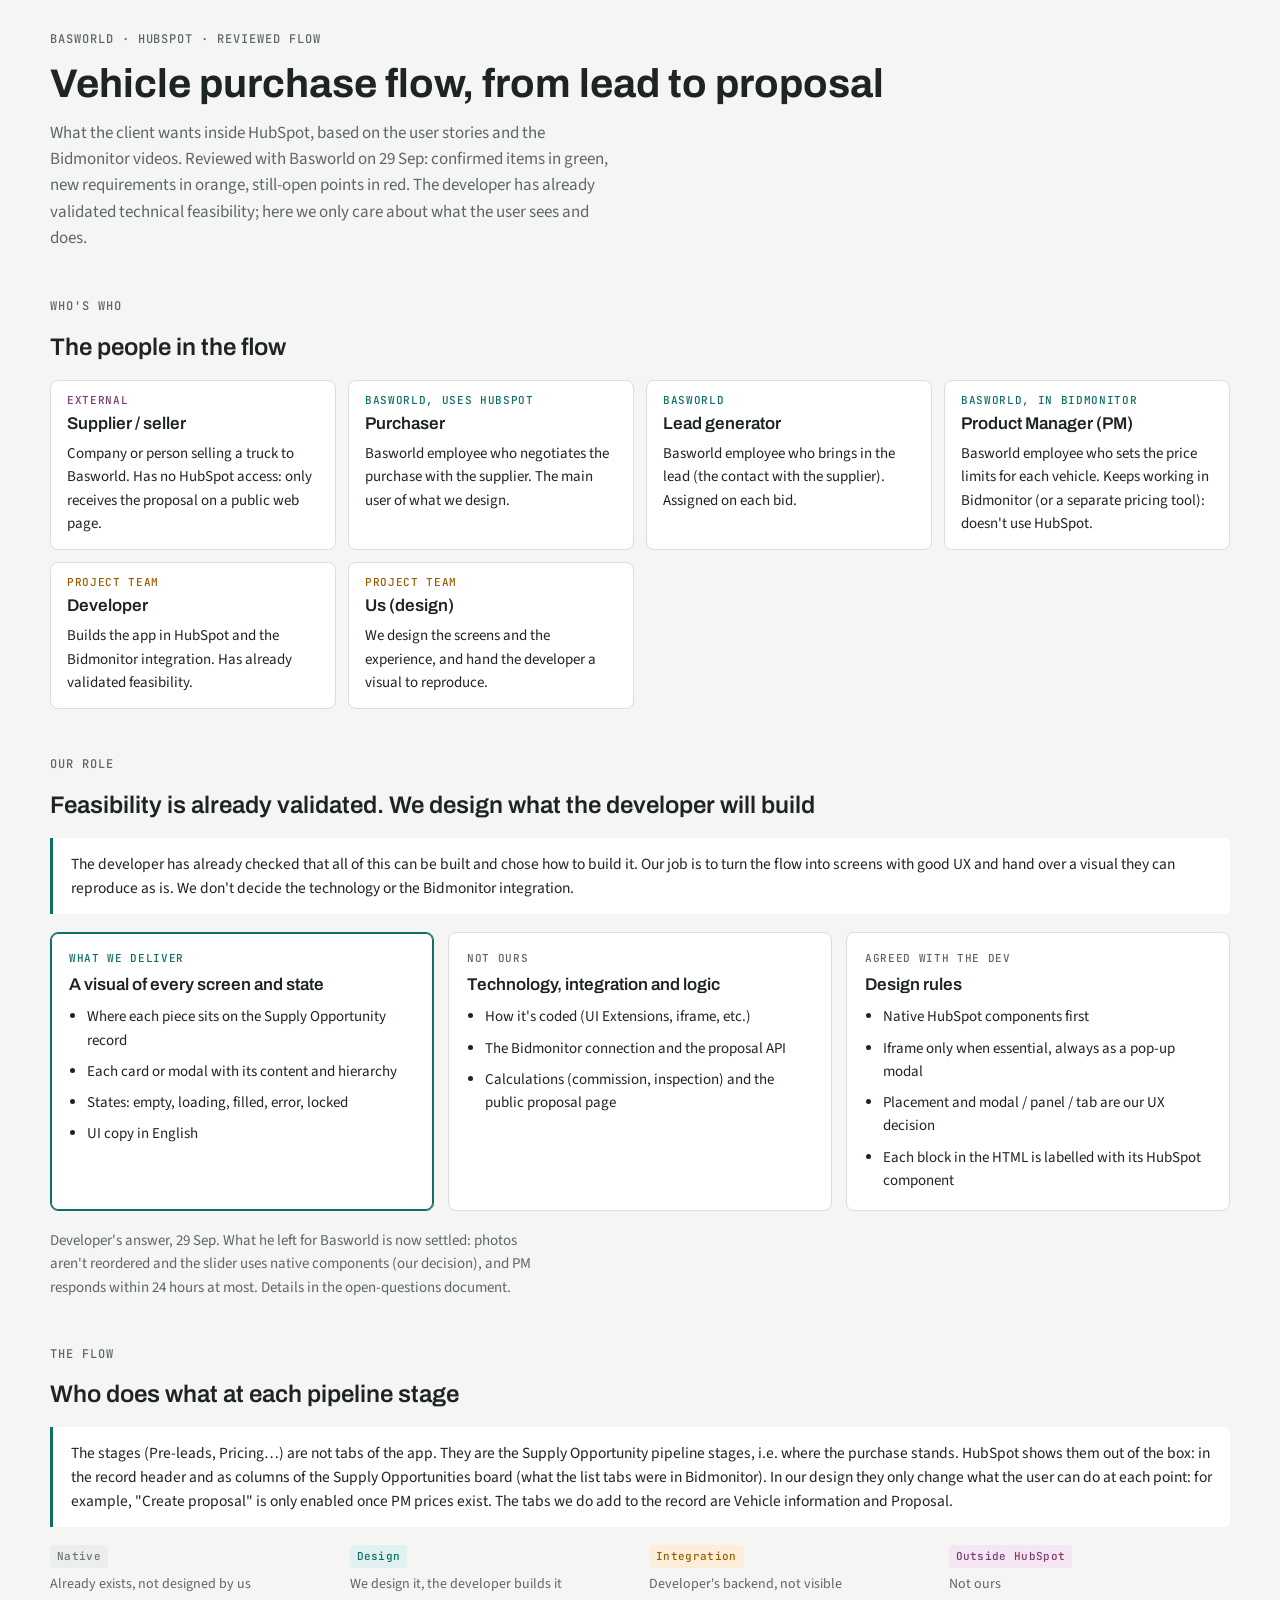
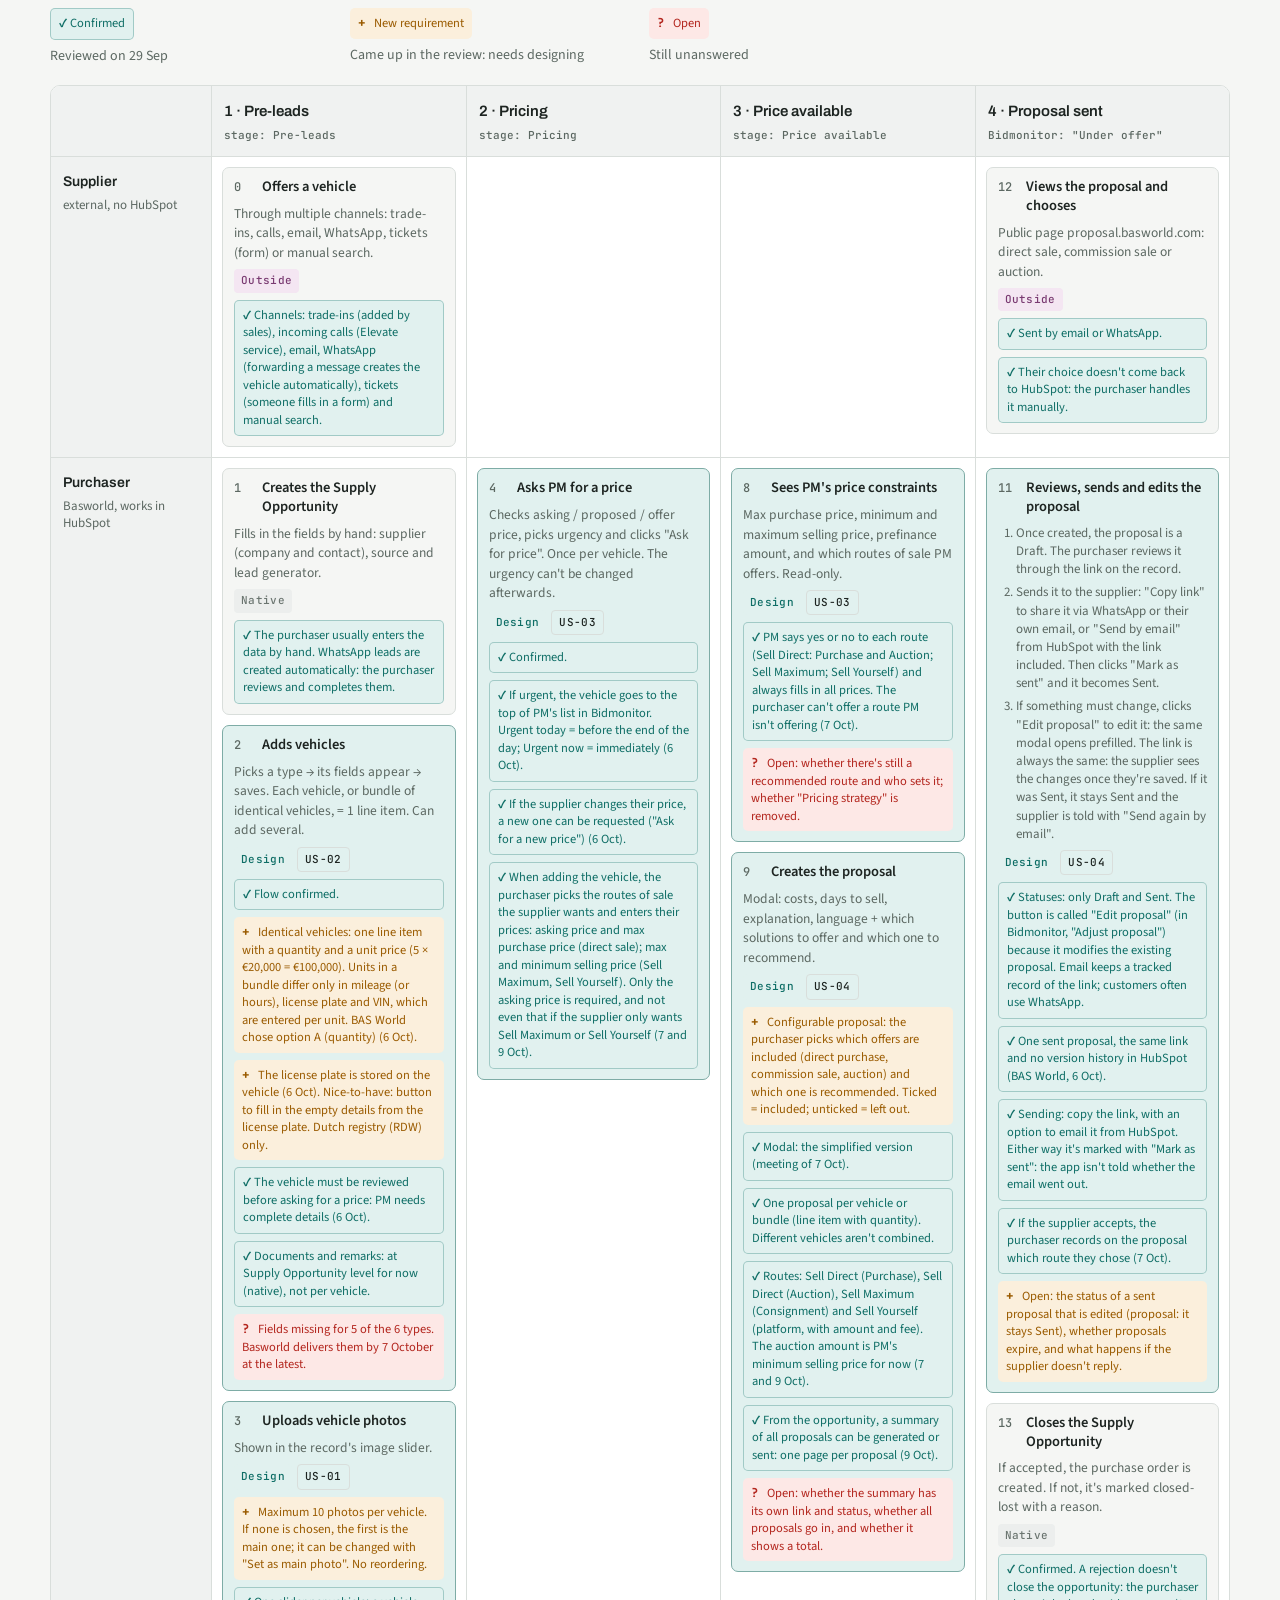
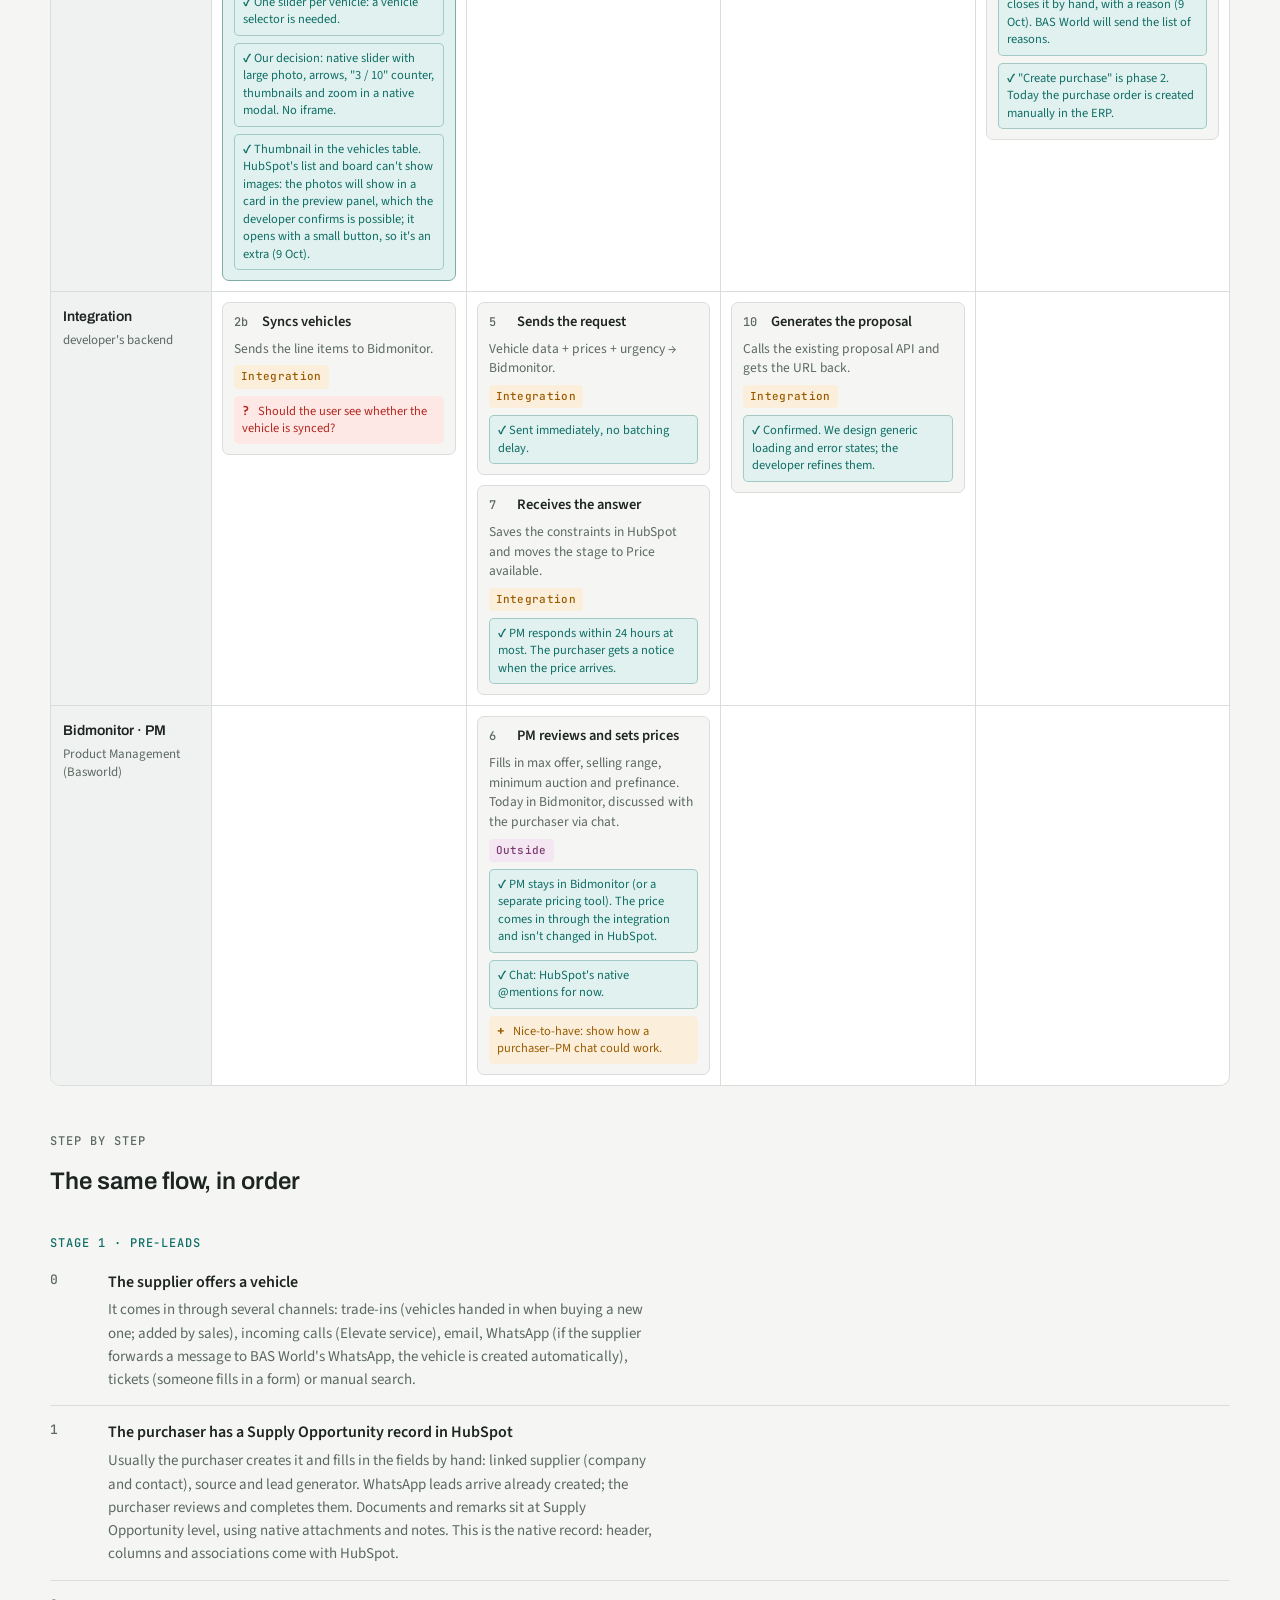
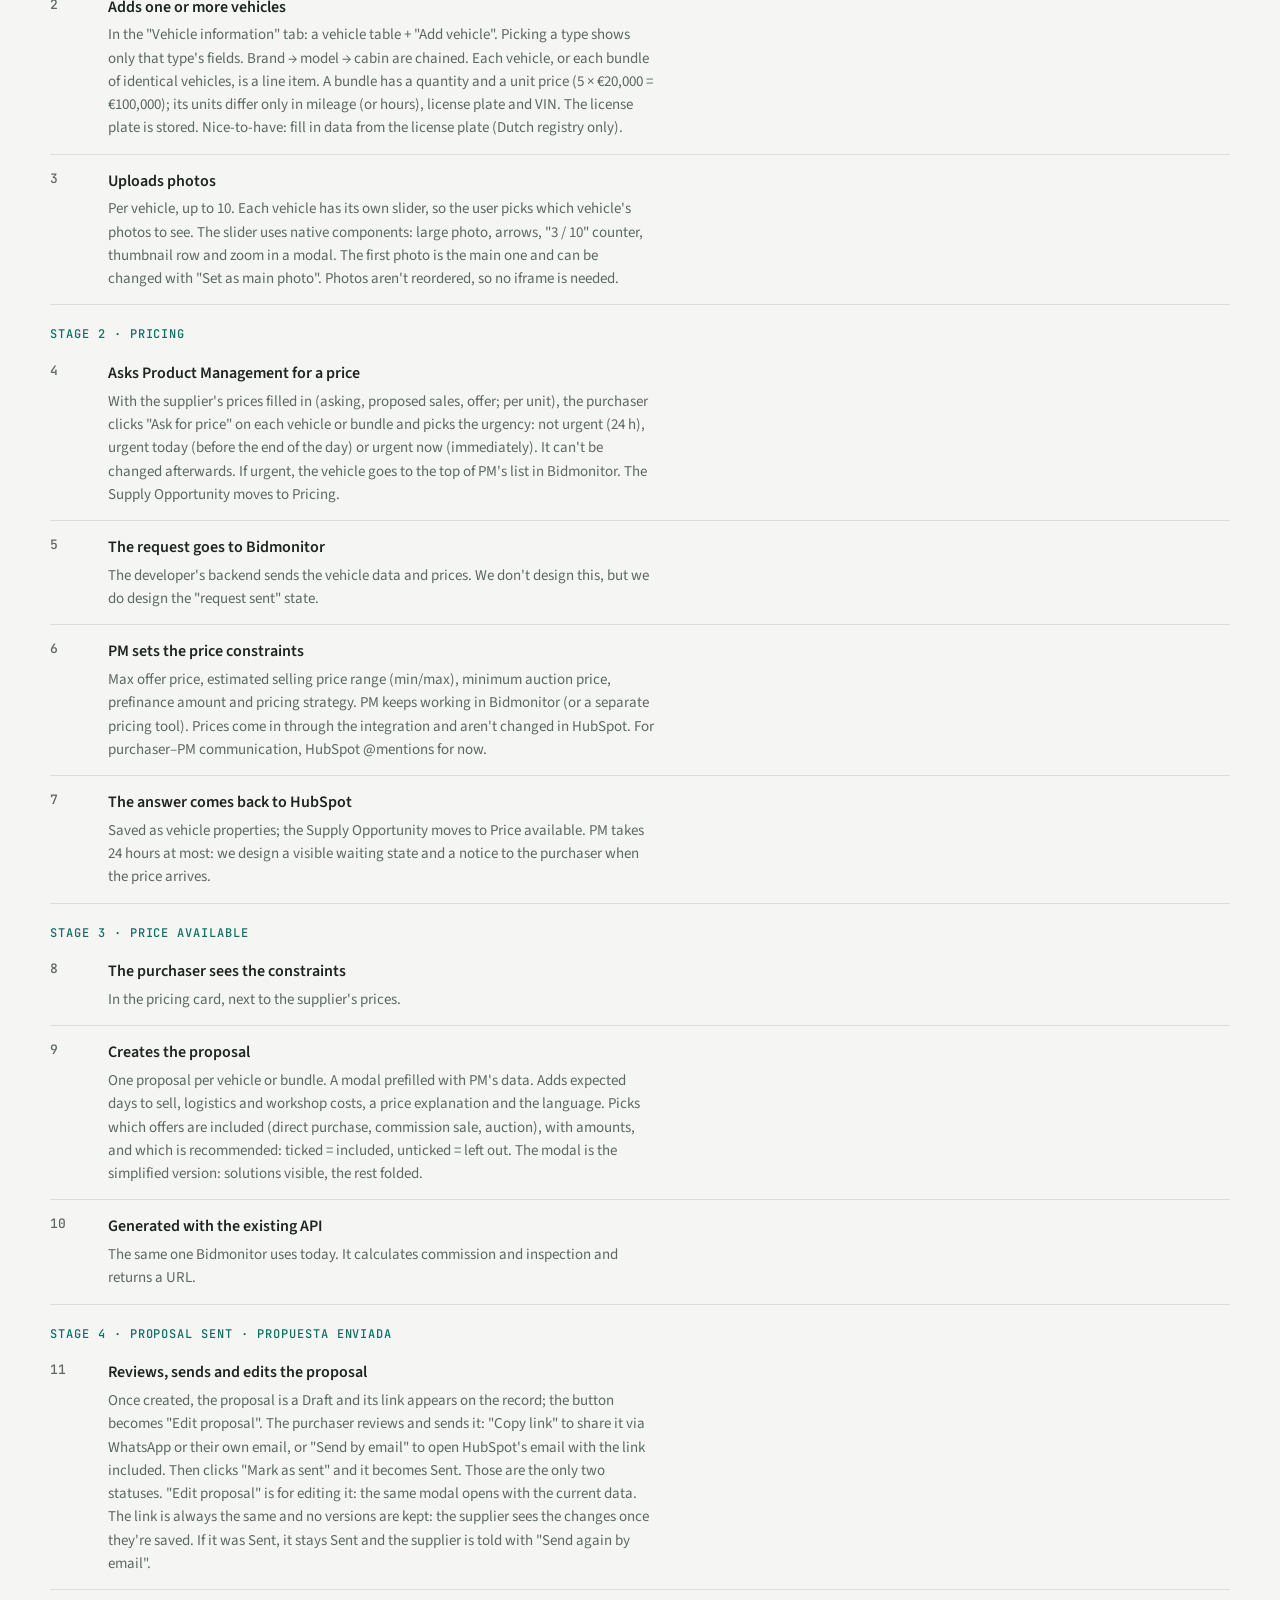
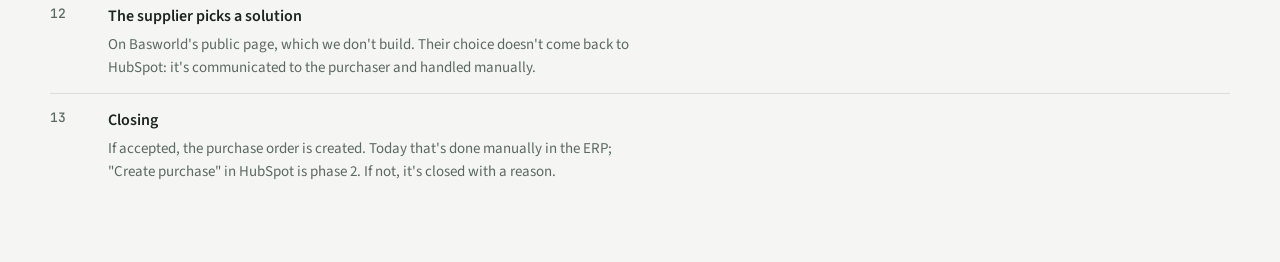
==== commit 210c6587: "Update deliverables" ====
--- a/purchase-flow.html
+++ b/purchase-flow.html
@@ -297,6 +297,7 @@
 <div class="r">Maximum 10 photos per vehicle. If none is chosen, the first is the main one; it can be changed with "Set as main photo". No reordering.</div>
 <div class="c">One slider per vehicle: a vehicle selector is needed.</div>
 <div class="c">Our decision: native slider with large photo, arrows, "3 / 10" counter, thumbnails and zoom in a native modal. No iframe.</div>
+<div class="c">Thumbnail in the vehicles table. HubSpot's list and board can't show images: the photos will show in a card in the preview panel, which the developer confirms is possible; it opens with a small button, so it's an extra (9 Oct).</div>
 </div>
 </div>
 <div class="cell">
@@ -306,13 +307,15 @@
 <div class="c">Confirmed.</div>
 <div class="c">If urgent, the vehicle goes to the top of PM's list in Bidmonitor. Urgent today = before the end of the day; Urgent now = immediately (6 Oct).</div>
 <div class="c">If the supplier changes their price, a new one can be requested ("Ask for a new price") (6 Oct).</div>
+<div class="c">When adding the vehicle, the purchaser picks the routes of sale the supplier wants and enters their prices: asking price and max purchase price (direct sale); max and minimum selling price (Sell Maximum, Sell Yourself). Only the asking price is required, and not even that if the supplier only wants Sell Maximum or Sell Yourself (7 and 9 Oct).</div>
 </div>
 </div>
 <div class="cell">
 <div class="step card"><div class="top"><span class="n">8</span><h4>Sees PM's price constraints</h4></div>
-<p>Max offer, estimated selling range, minimum auction price, prefinance. Read-only.</p>
+<p>Max purchase price, minimum and maximum selling price, prefinance amount, and which routes of sale PM offers. Read-only.</p>
 <div class="chips"><span class="chip card">Design</span><span class="chip us">US-03</span></div>
-<div class="c">Confirmed.</div>
+<div class="c">PM says yes or no to each route (Sell Direct: Purchase and Auction; Sell Maximum; Sell Yourself) and always fills in all prices. The purchaser can't offer a route PM isn't offering (7 Oct).</div>
+<div class="q">Open: whether there's still a recommended route and who sets it; whether "Pricing strategy" is removed.</div>
 </div>
 <div class="step card"><div class="top"><span class="n">9</span><h4>Creates the proposal</h4></div>
 <p>Modal: costs, days to sell, explanation, language + which solutions to offer and which one to recommend.</p>
@@ -320,6 +323,9 @@
 <div class="r">Configurable proposal: the purchaser picks which offers are included (direct purchase, commission sale, auction) and which one is recommended. Ticked = included; unticked = left out.</div>
 <div class="c">Modal: the simplified version (meeting of 7 Oct).</div>
 <div class="c">One proposal per vehicle or bundle (line item with quantity). Different vehicles aren't combined.</div>
+<div class="c">Routes: Sell Direct (Purchase), Sell Direct (Auction), Sell Maximum (Consignment) and Sell Yourself (platform, with amount and fee). The auction amount is PM's minimum selling price for now (7 and 9 Oct).</div>
+<div class="c">From the opportunity, a summary of all proposals can be generated or sent: one page per proposal (9 Oct).</div>
+<div class="q">Open: whether the summary has its own link and status, whether all proposals go in, and whether it shows a total.</div>
 </div>
 </div>
 <div class="cell">
@@ -333,12 +339,13 @@
 <div class="c">Statuses: only Draft and Sent. The button is called "Edit proposal" (in Bidmonitor, "Adjust proposal") because it modifies the existing proposal. Email keeps a tracked record of the link; customers often use WhatsApp.</div>
 <div class="c">One sent proposal, the same link and no version history in HubSpot (BAS World, 6 Oct).</div>
 <div class="c">Sending: copy the link, with an option to email it from HubSpot. Either way it's marked with "Mark as sent": the app isn't told whether the email went out.</div>
-<div class="r">Open: the status of a sent proposal that is edited (proposal: it stays Sent) and where the supplier's answer is recorded.</div>
+<div class="c">If the supplier accepts, the purchaser records on the proposal which route they chose (7 Oct).</div>
+<div class="r">Open: the status of a sent proposal that is edited (proposal: it stays Sent), whether proposals expire, and what happens if the supplier doesn't reply.</div>
 </div>
 <div class="step"><div class="top"><span class="n">13</span><h4>Closes the Supply Opportunity</h4></div>
 <p>If accepted, the purchase order is created. If not, it's marked closed-lost with a reason.</p>
 <div class="chips"><span class="chip native">Native</span></div>
-<div class="c">Confirmed.</div>
+<div class="c">Confirmed. A rejection doesn't close the opportunity: the purchaser closes it by hand, with a reason (9 Oct). BAS World will send the list of reasons.</div>
 <div class="c">"Create purchase" is phase 2. Today the purchase order is created manually in the ERP.</div>
 </div>
 </div>
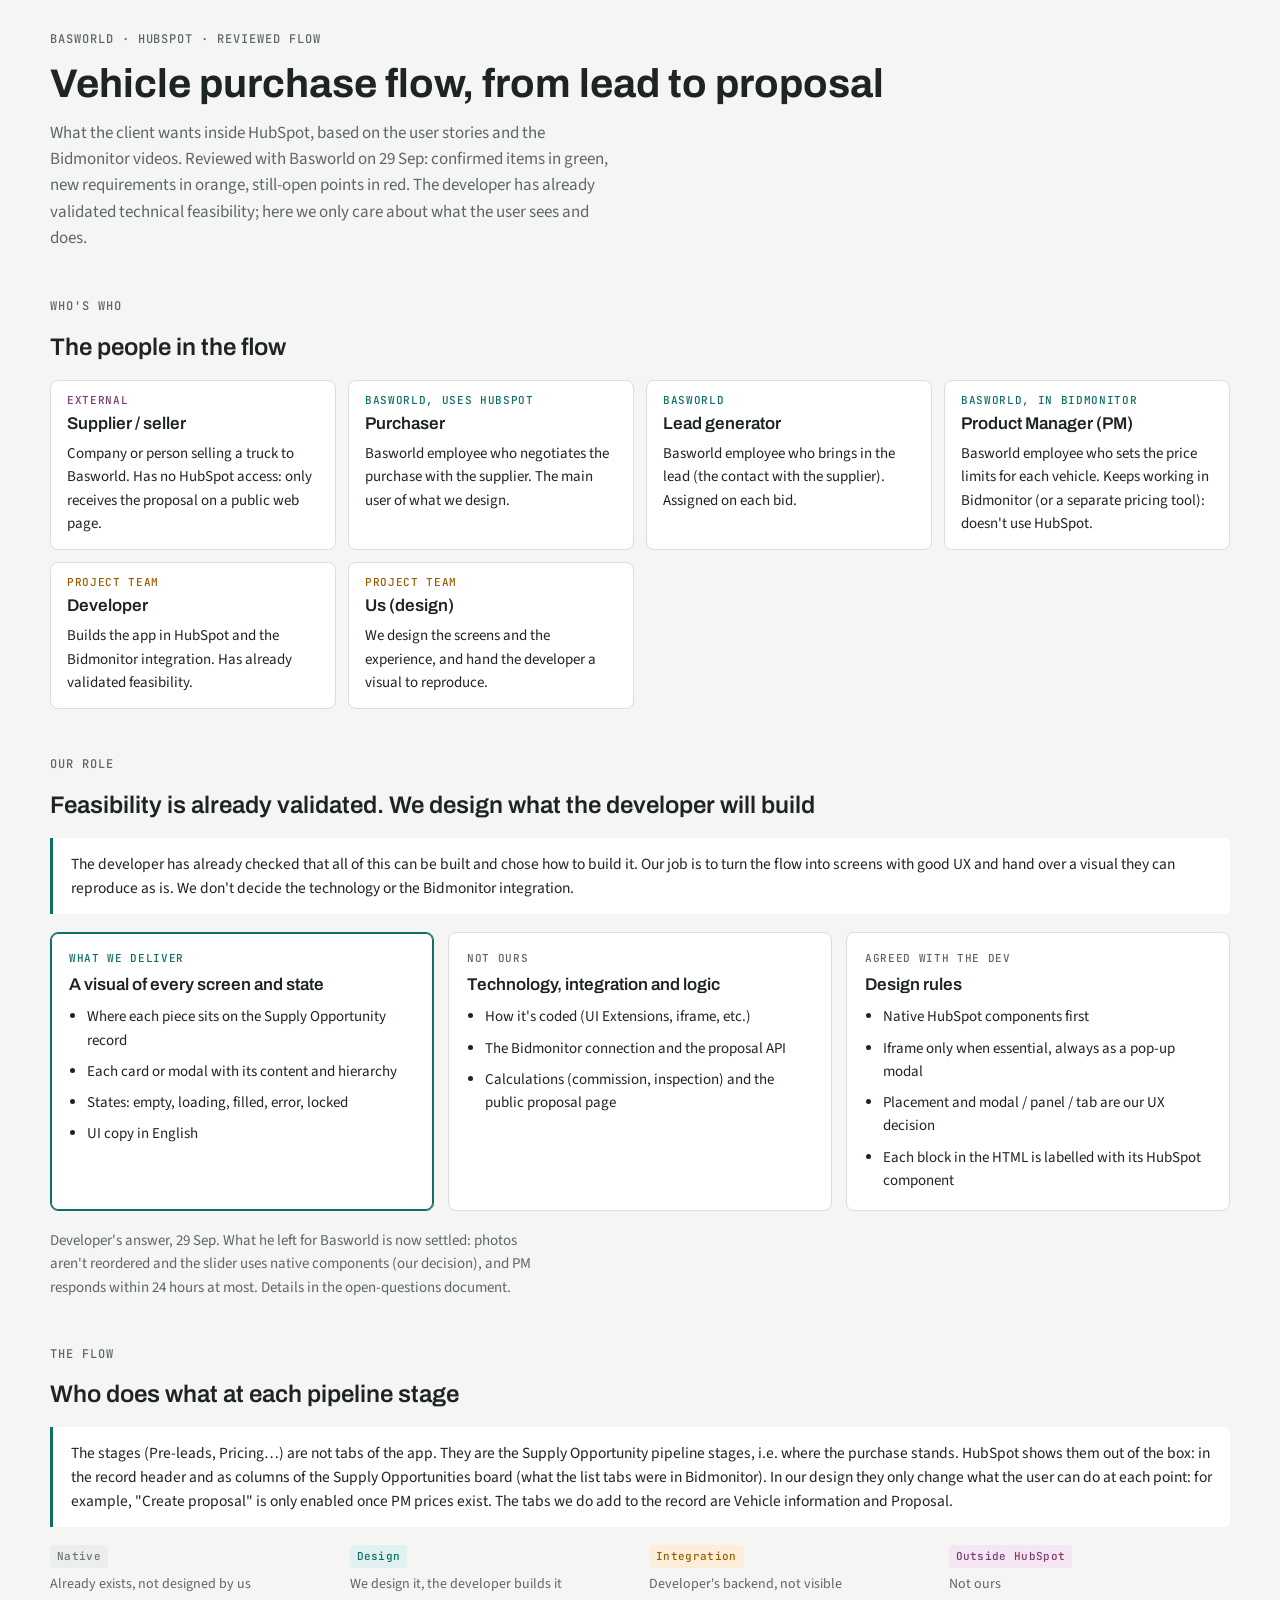
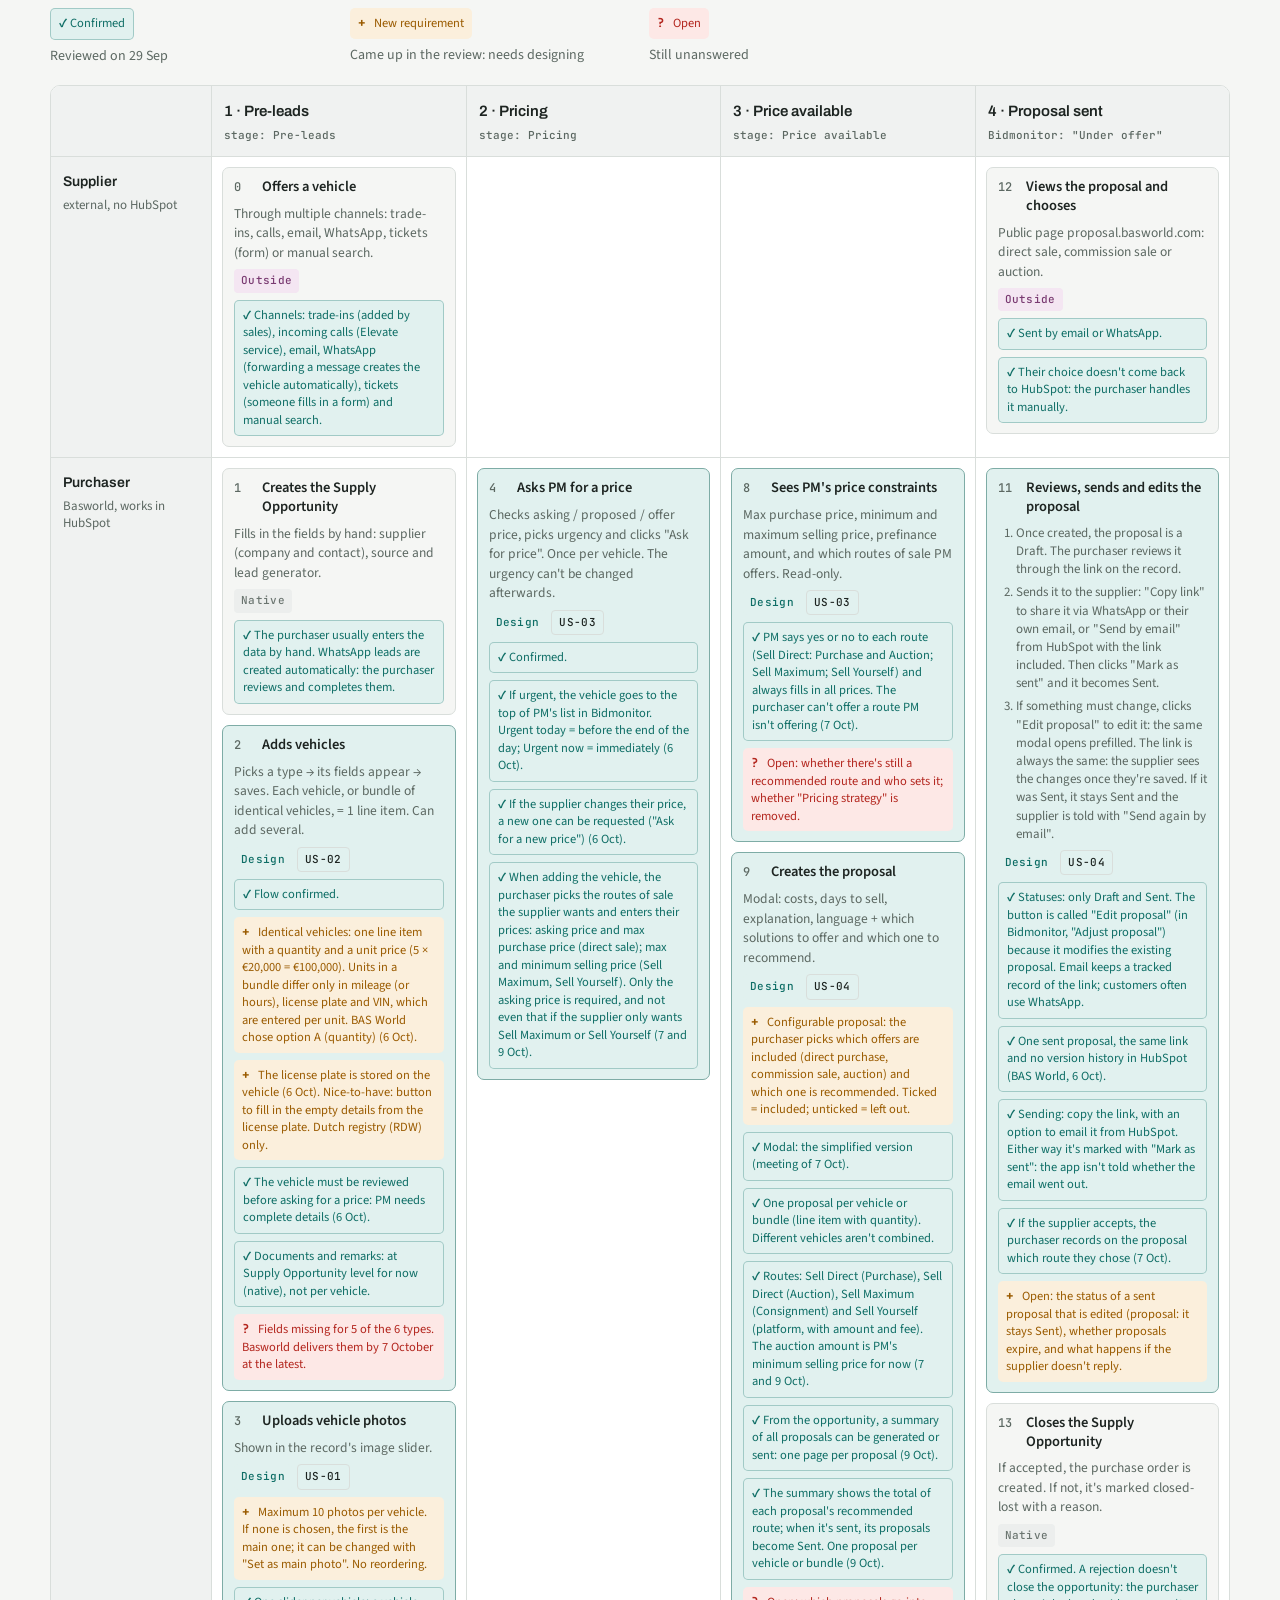
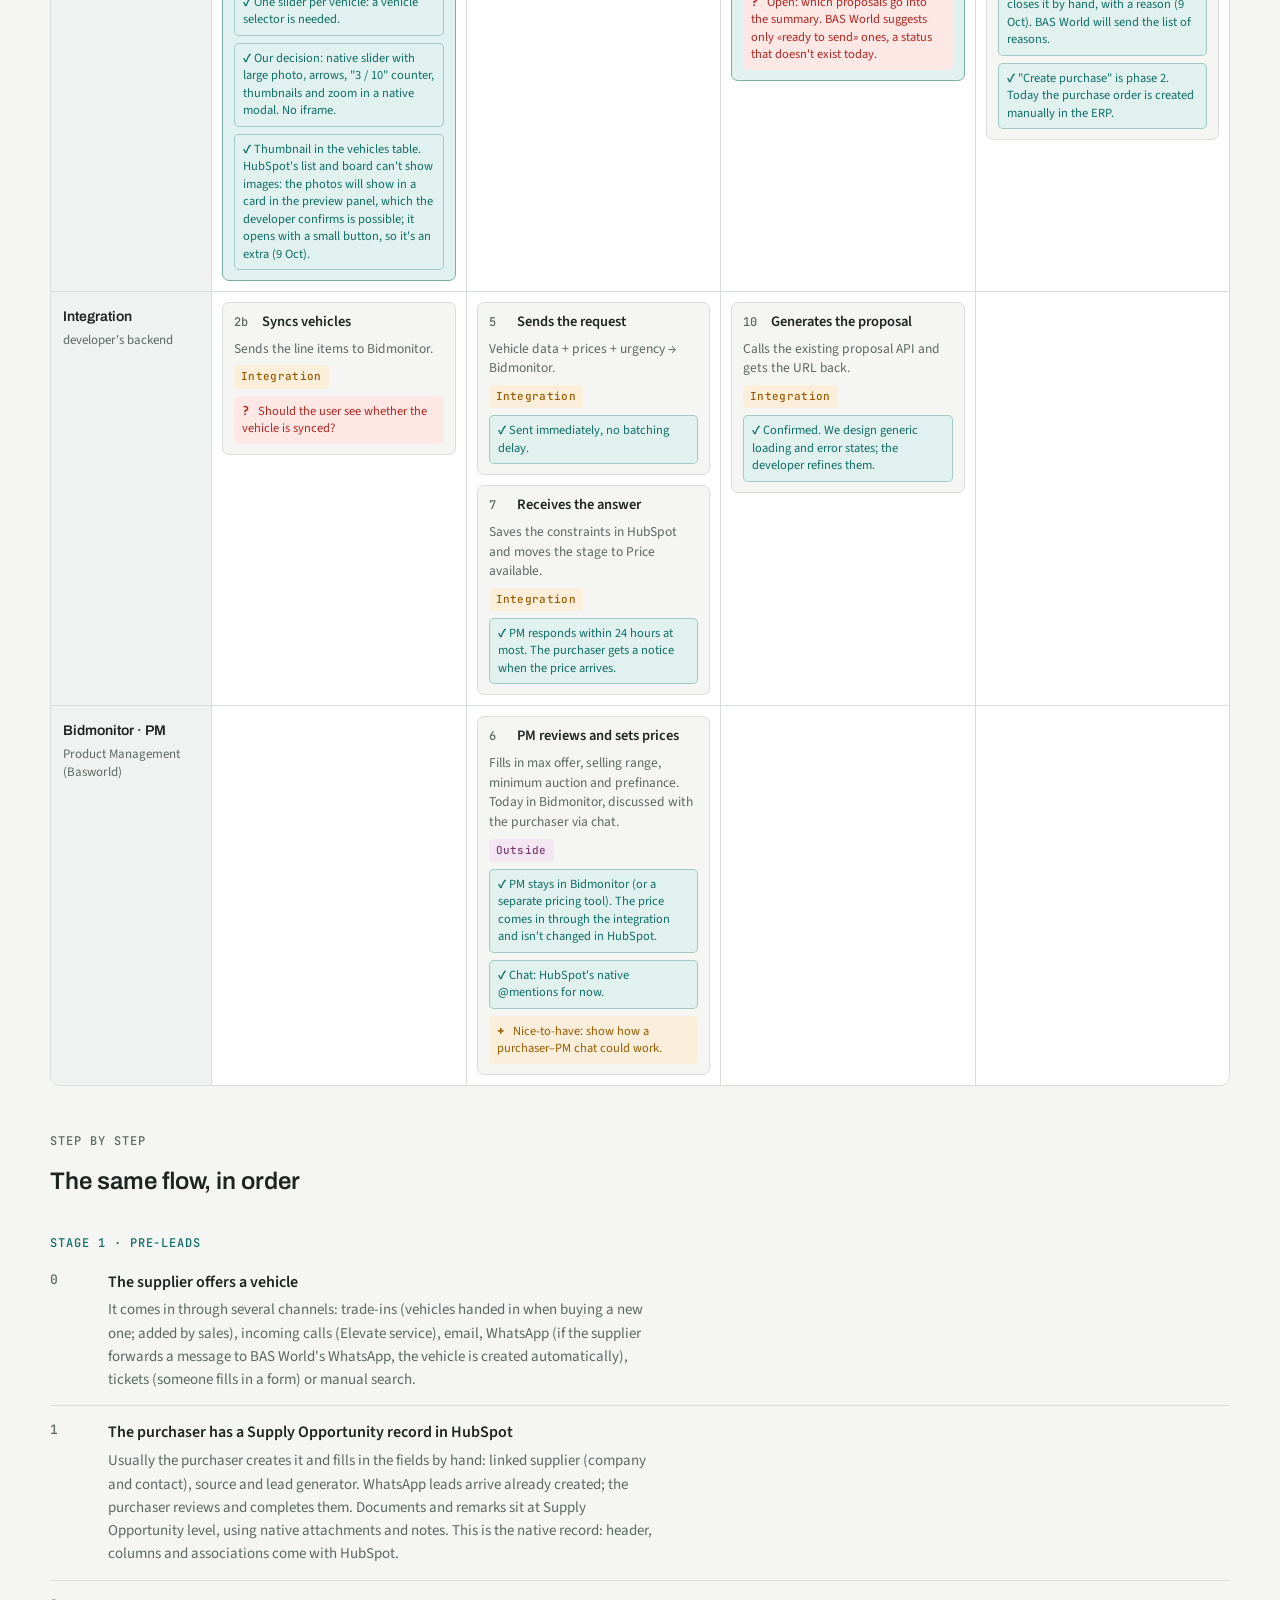
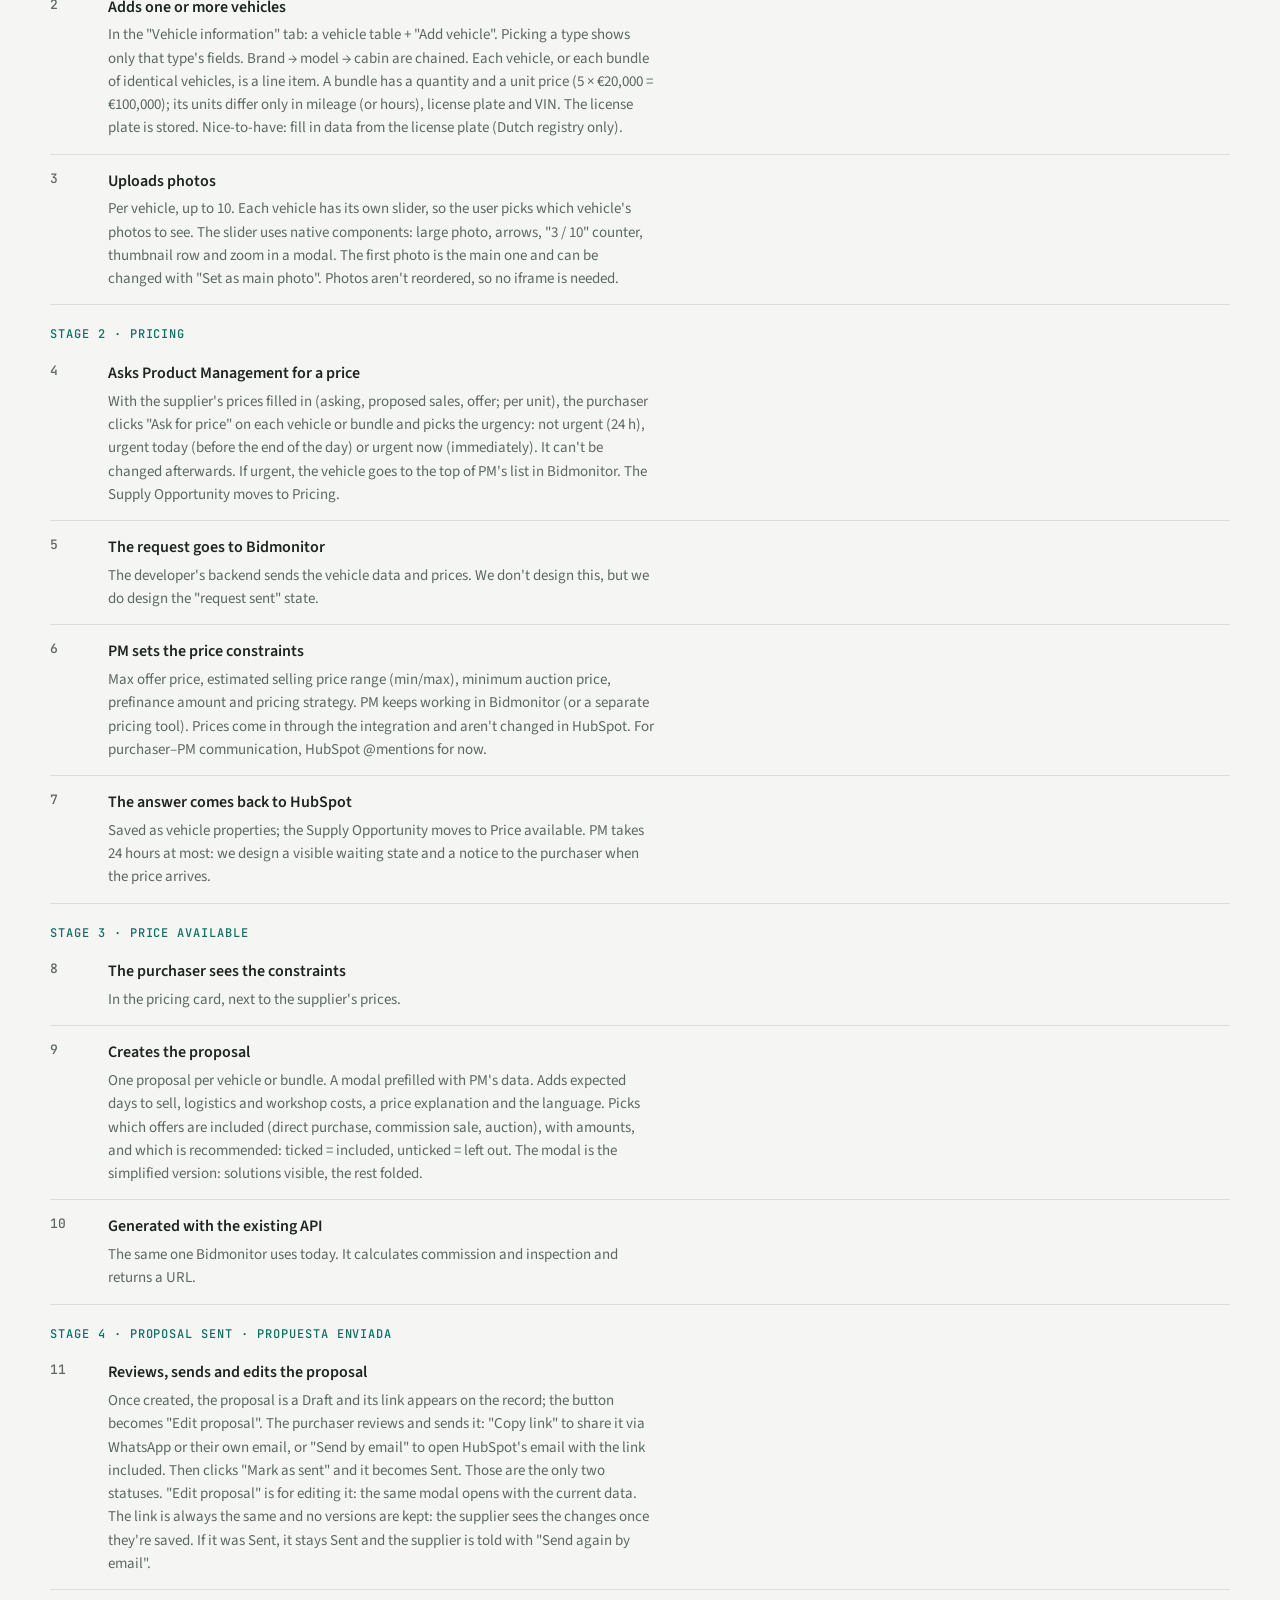
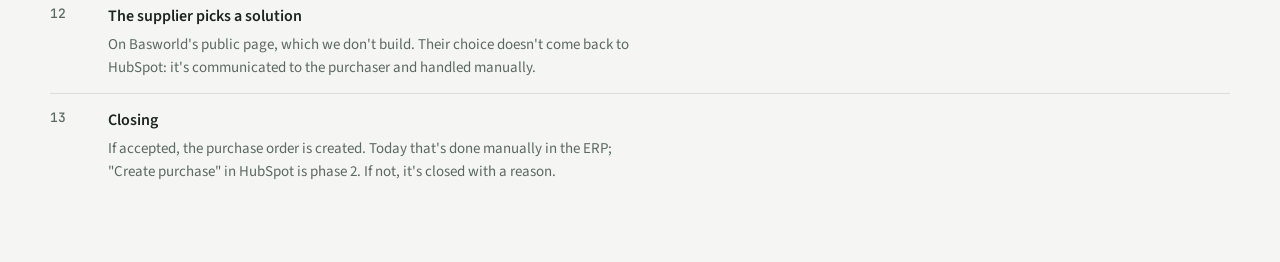
==== commit 02cca617: "Update deliverables" ====
--- a/purchase-flow.html
+++ b/purchase-flow.html
@@ -325,7 +325,8 @@
 <div class="c">One proposal per vehicle or bundle (line item with quantity). Different vehicles aren't combined.</div>
 <div class="c">Routes: Sell Direct (Purchase), Sell Direct (Auction), Sell Maximum (Consignment) and Sell Yourself (platform, with amount and fee). The auction amount is PM's minimum selling price for now (7 and 9 Oct).</div>
 <div class="c">From the opportunity, a summary of all proposals can be generated or sent: one page per proposal (9 Oct).</div>
-<div class="q">Open: whether the summary has its own link and status, whether all proposals go in, and whether it shows a total.</div>
+<div class="c">The summary shows the total of each proposal's recommended route; when it's sent, its proposals become Sent. One proposal per vehicle or bundle (9 Oct).</div>
+<div class="q">Open: which proposals go into the summary. BAS World suggests only «ready to send» ones, a status that doesn't exist today.</div>
 </div>
 </div>
 <div class="cell">
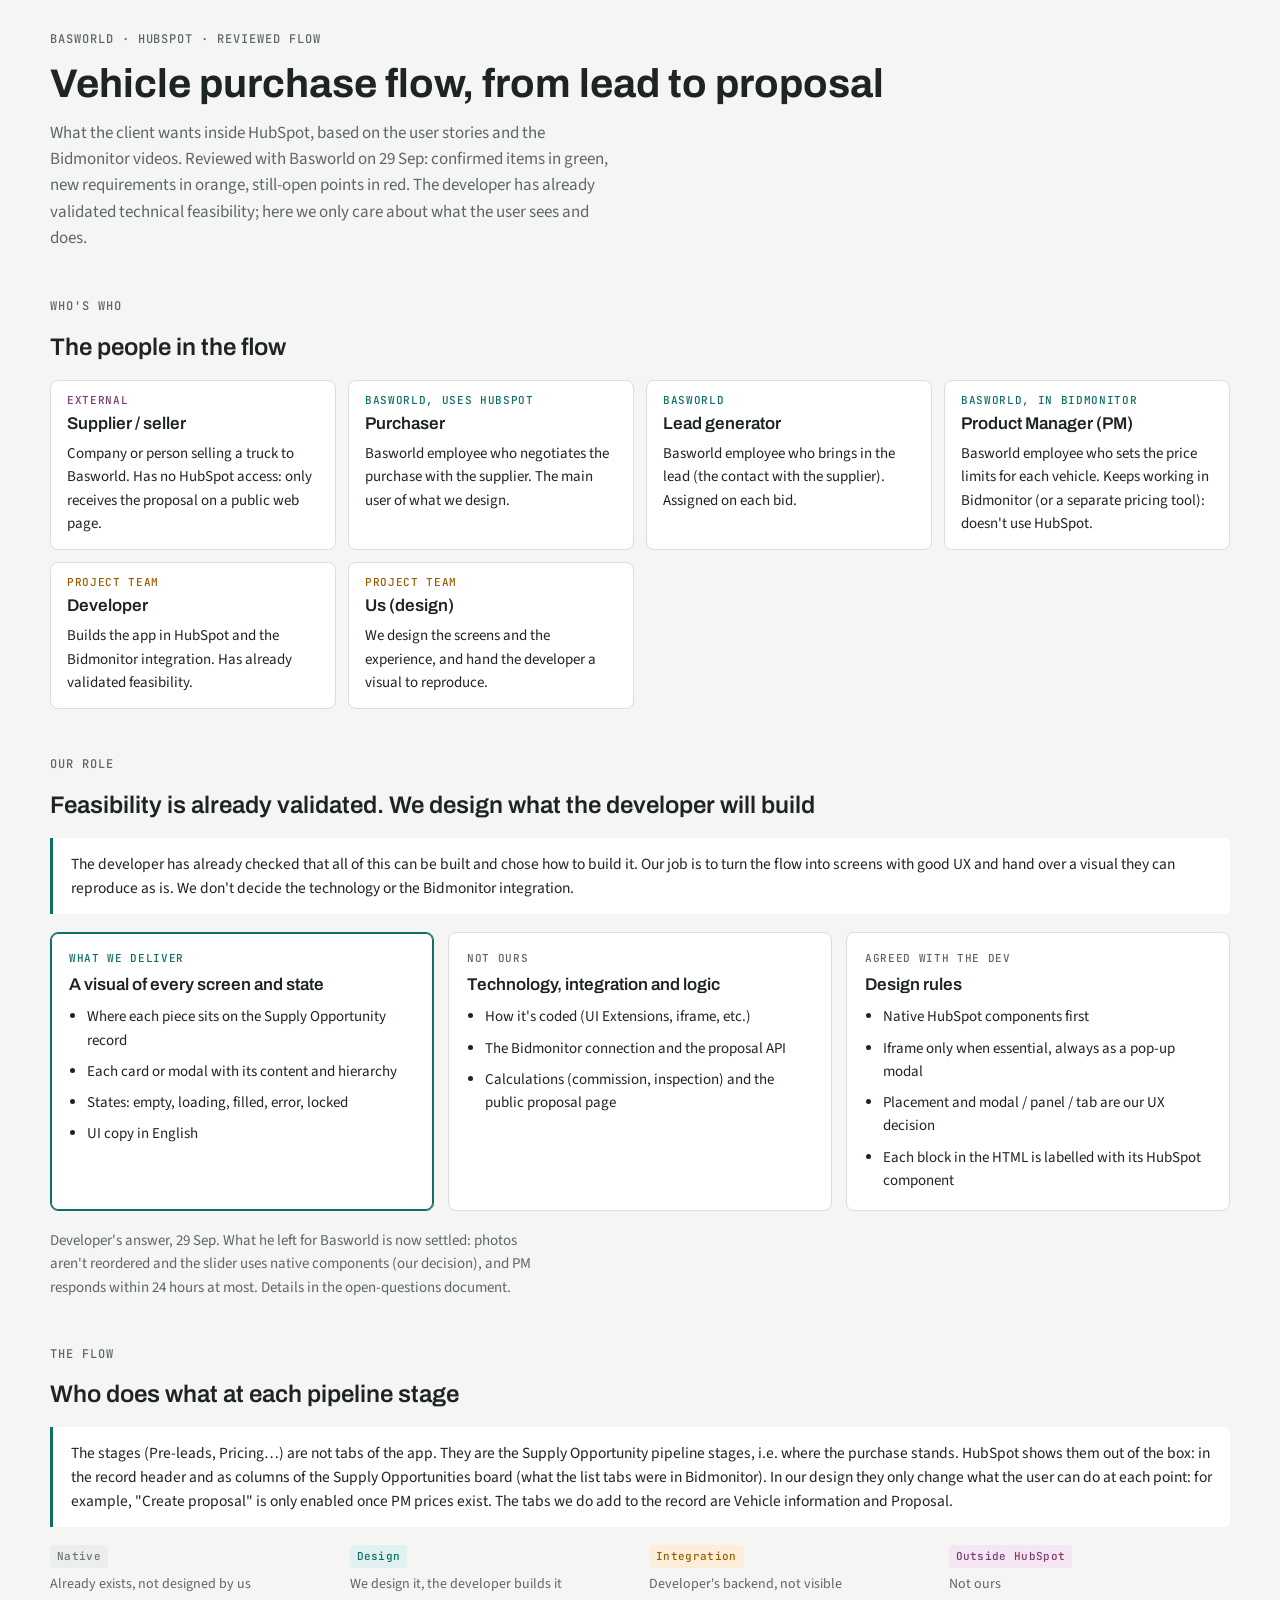
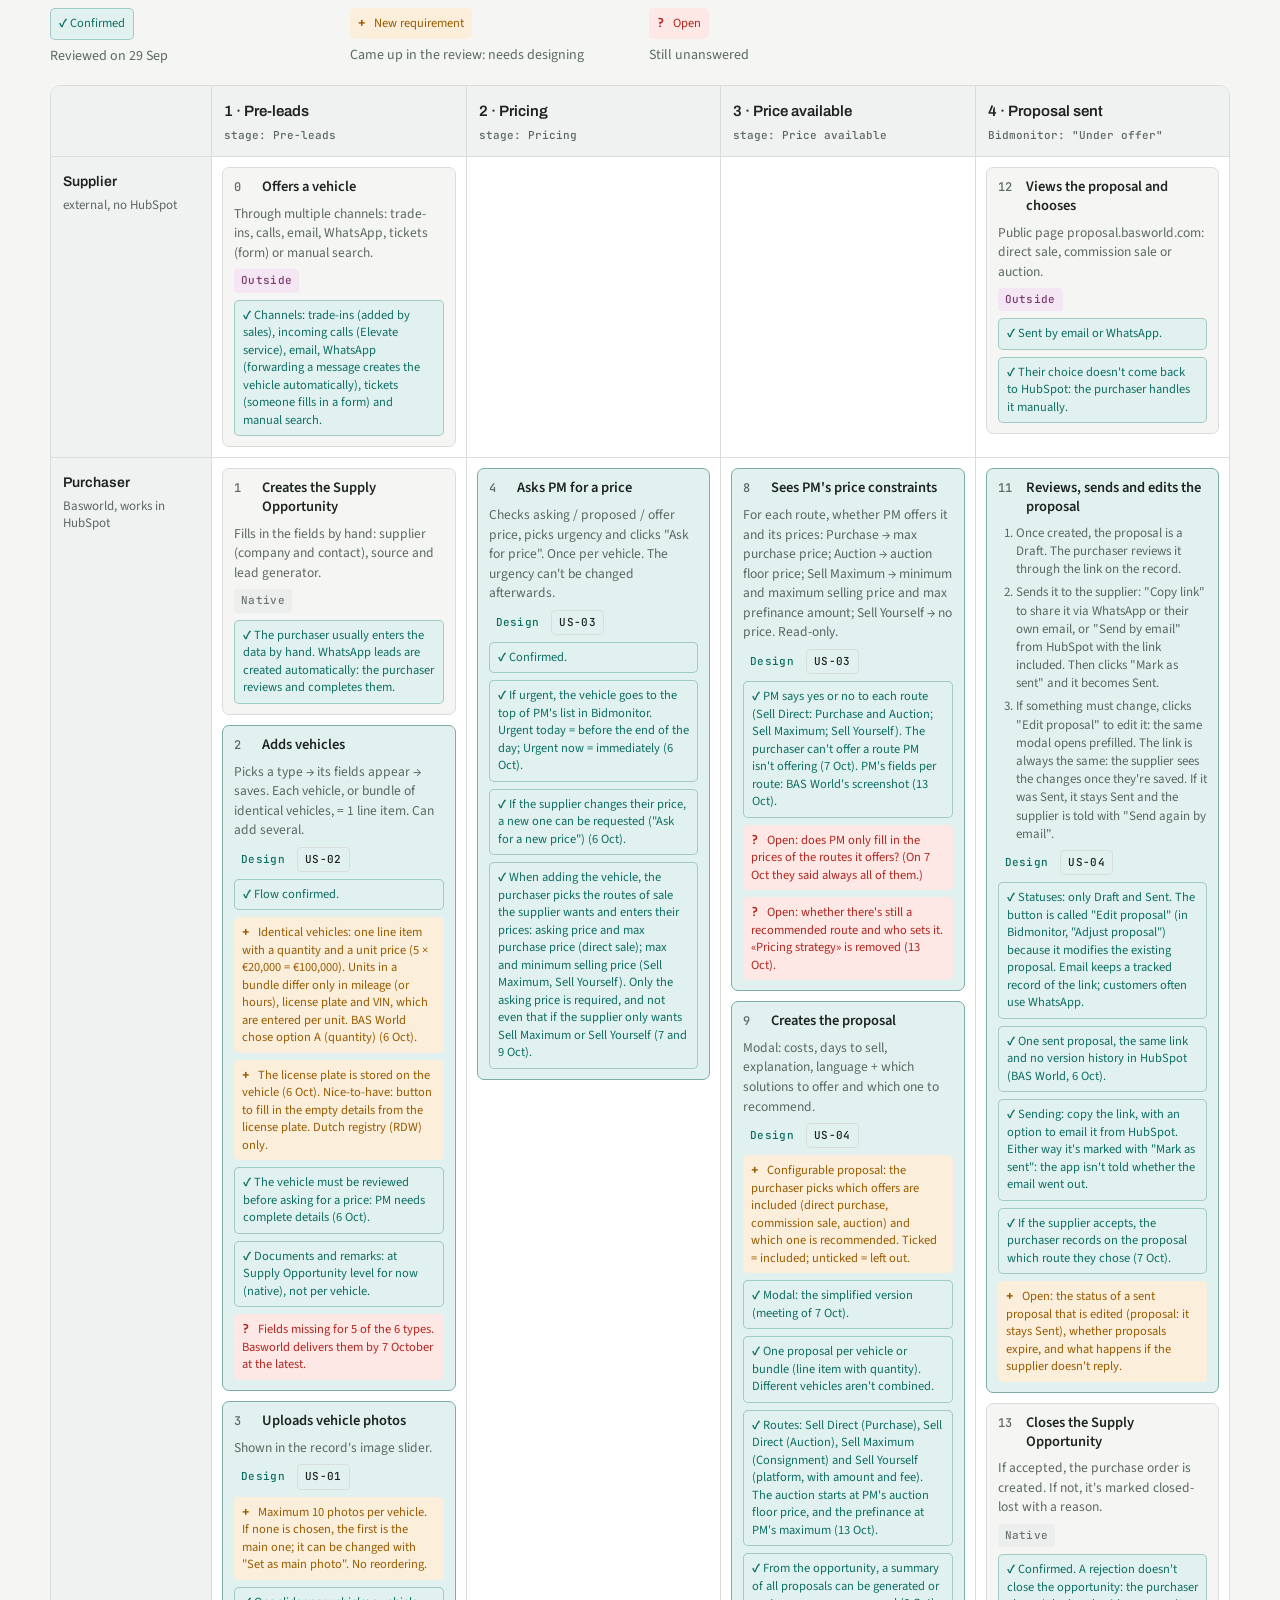
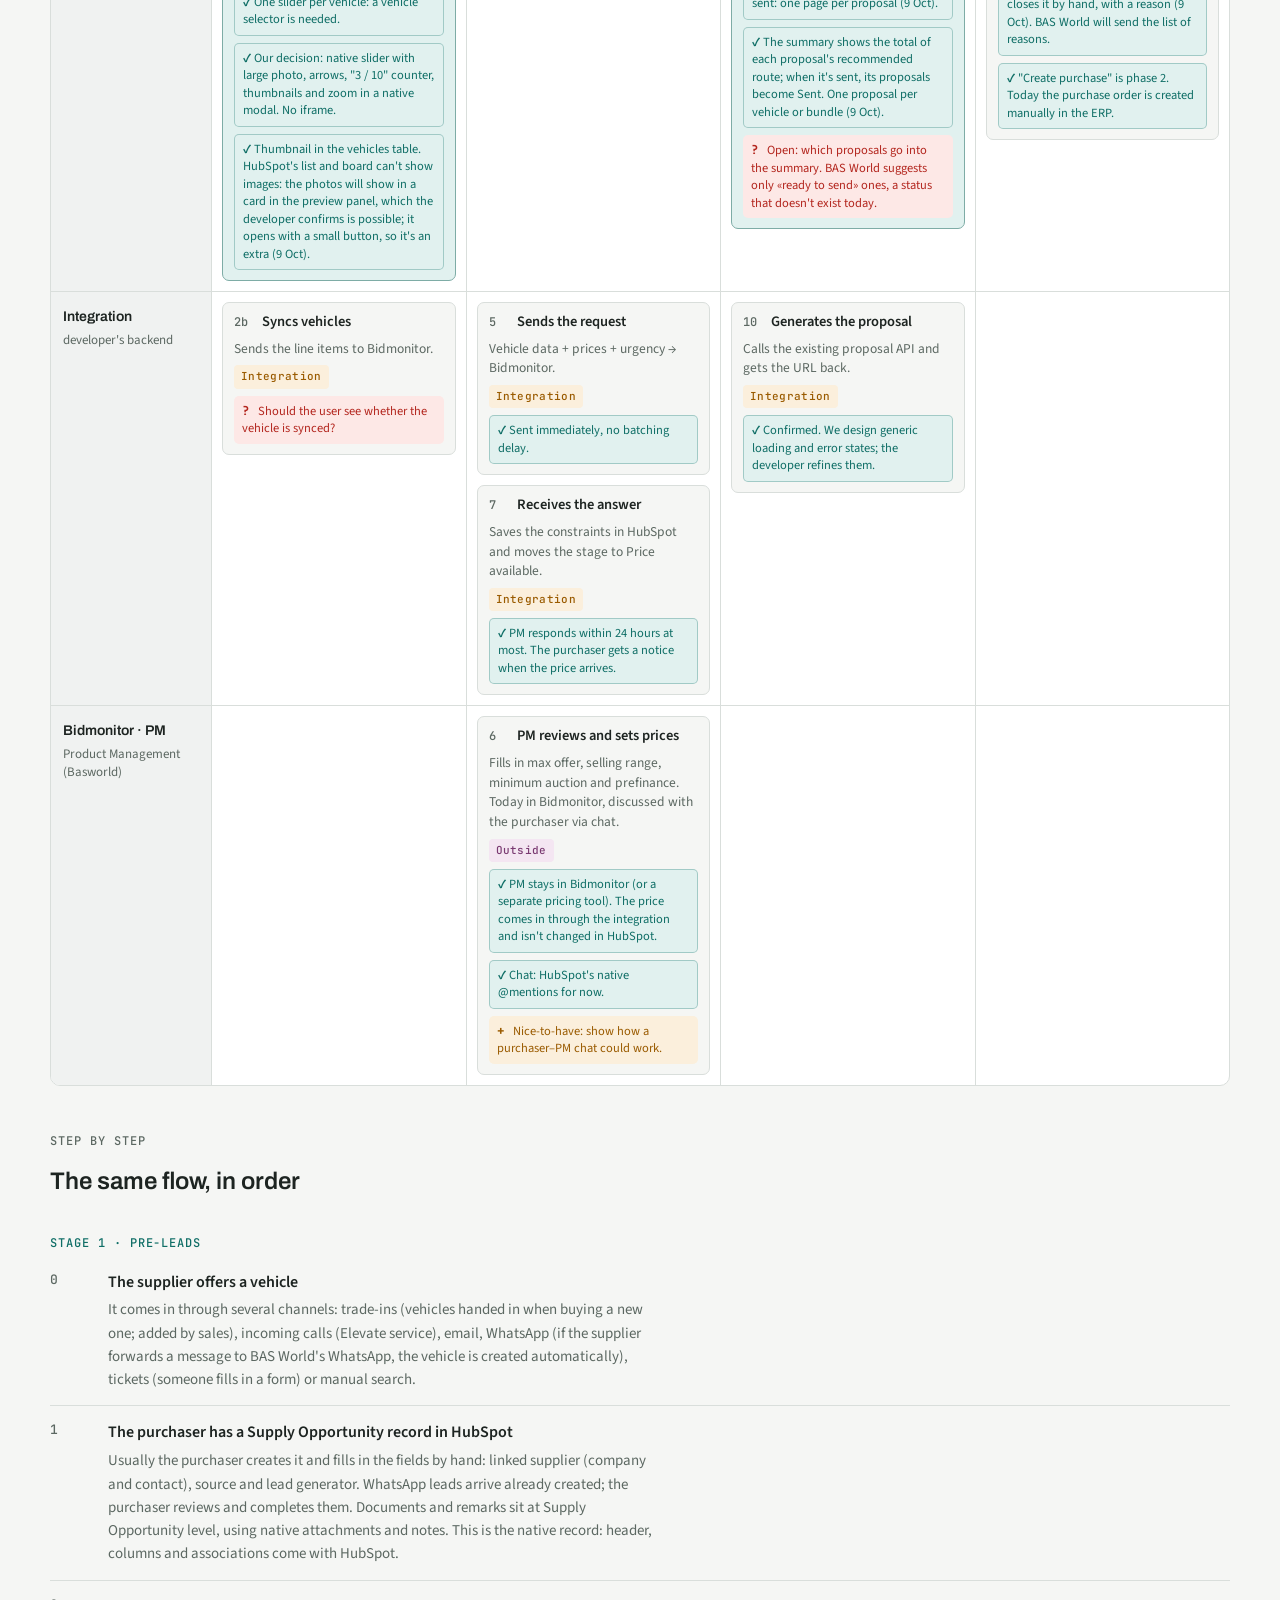
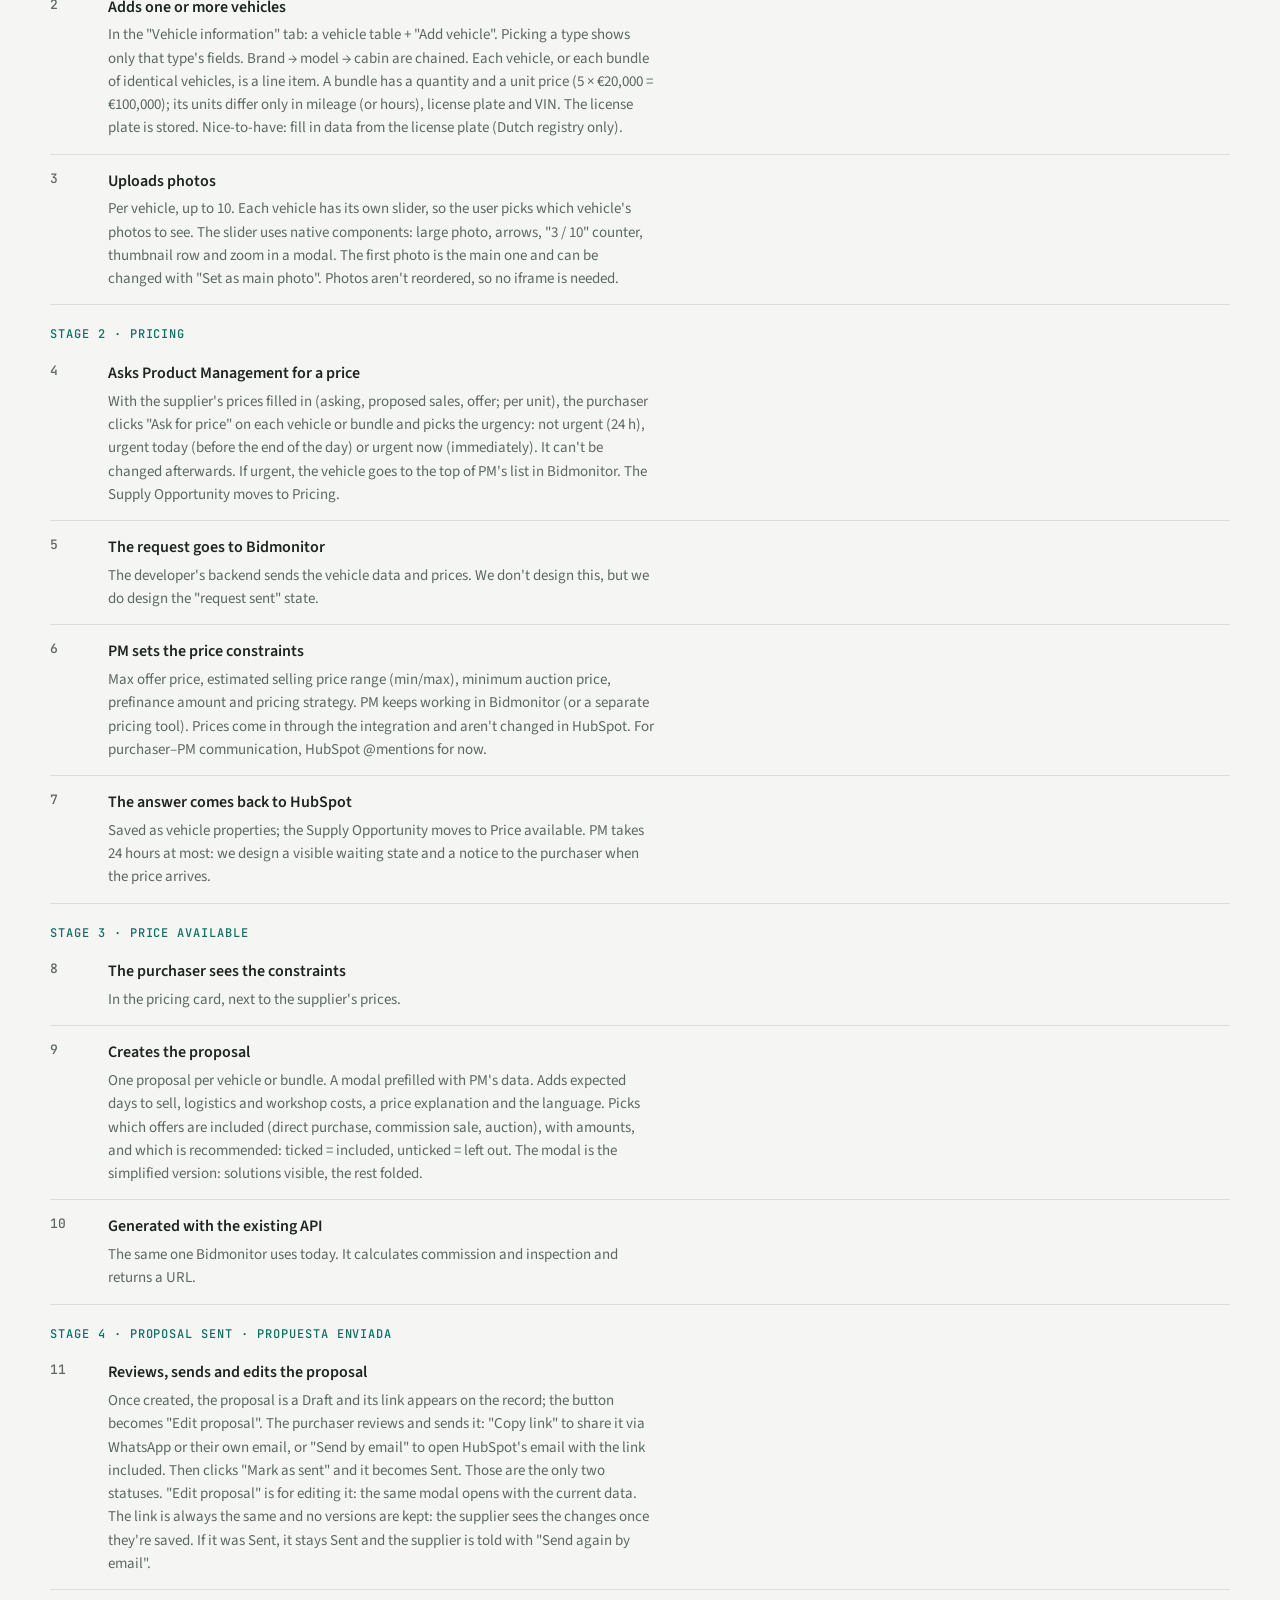
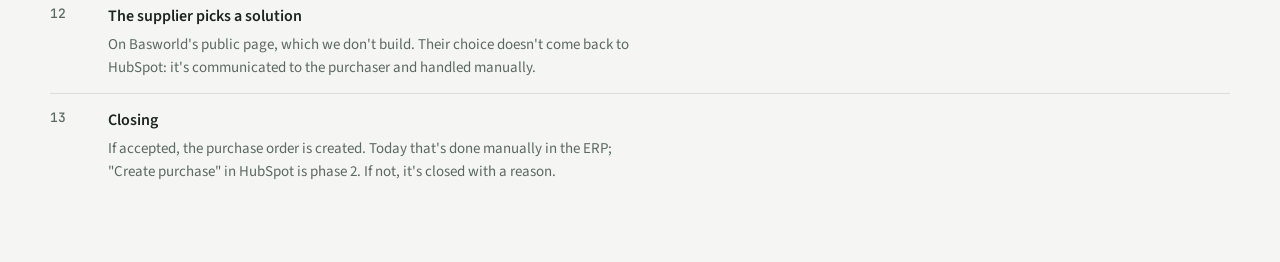
==== commit 57e1624f: "Update deliverables" ====
--- a/purchase-flow.html
+++ b/purchase-flow.html
@@ -312,10 +312,11 @@
 </div>
 <div class="cell">
 <div class="step card"><div class="top"><span class="n">8</span><h4>Sees PM's price constraints</h4></div>
-<p>Max purchase price, minimum and maximum selling price, prefinance amount, and which routes of sale PM offers. Read-only.</p>
+<p>For each route, whether PM offers it and its prices: Purchase → max purchase price; Auction → auction floor price; Sell Maximum → minimum and maximum selling price and max prefinance amount; Sell Yourself → no price. Read-only.</p>
 <div class="chips"><span class="chip card">Design</span><span class="chip us">US-03</span></div>
-<div class="c">PM says yes or no to each route (Sell Direct: Purchase and Auction; Sell Maximum; Sell Yourself) and always fills in all prices. The purchaser can't offer a route PM isn't offering (7 Oct).</div>
-<div class="q">Open: whether there's still a recommended route and who sets it; whether "Pricing strategy" is removed.</div>
+<div class="c">PM says yes or no to each route (Sell Direct: Purchase and Auction; Sell Maximum; Sell Yourself). The purchaser can't offer a route PM isn't offering (7 Oct). PM's fields per route: BAS World's screenshot (13 Oct).</div>
+<div class="q">Open: does PM only fill in the prices of the routes it offers? (On 7 Oct they said always all of them.)</div>
+<div class="q">Open: whether there's still a recommended route and who sets it. «Pricing strategy» is removed (13 Oct).</div>
 </div>
 <div class="step card"><div class="top"><span class="n">9</span><h4>Creates the proposal</h4></div>
 <p>Modal: costs, days to sell, explanation, language + which solutions to offer and which one to recommend.</p>
@@ -323,7 +324,7 @@
 <div class="r">Configurable proposal: the purchaser picks which offers are included (direct purchase, commission sale, auction) and which one is recommended. Ticked = included; unticked = left out.</div>
 <div class="c">Modal: the simplified version (meeting of 7 Oct).</div>
 <div class="c">One proposal per vehicle or bundle (line item with quantity). Different vehicles aren't combined.</div>
-<div class="c">Routes: Sell Direct (Purchase), Sell Direct (Auction), Sell Maximum (Consignment) and Sell Yourself (platform, with amount and fee). The auction amount is PM's minimum selling price for now (7 and 9 Oct).</div>
+<div class="c">Routes: Sell Direct (Purchase), Sell Direct (Auction), Sell Maximum (Consignment) and Sell Yourself (platform, with amount and fee). The auction starts at PM's auction floor price, and the prefinance at PM's maximum (13 Oct).</div>
 <div class="c">From the opportunity, a summary of all proposals can be generated or sent: one page per proposal (9 Oct).</div>
 <div class="c">The summary shows the total of each proposal's recommended route; when it's sent, its proposals become Sent. One proposal per vehicle or bundle (9 Oct).</div>
 <div class="q">Open: which proposals go into the summary. BAS World suggests only «ready to send» ones, a status that doesn't exist today.</div>
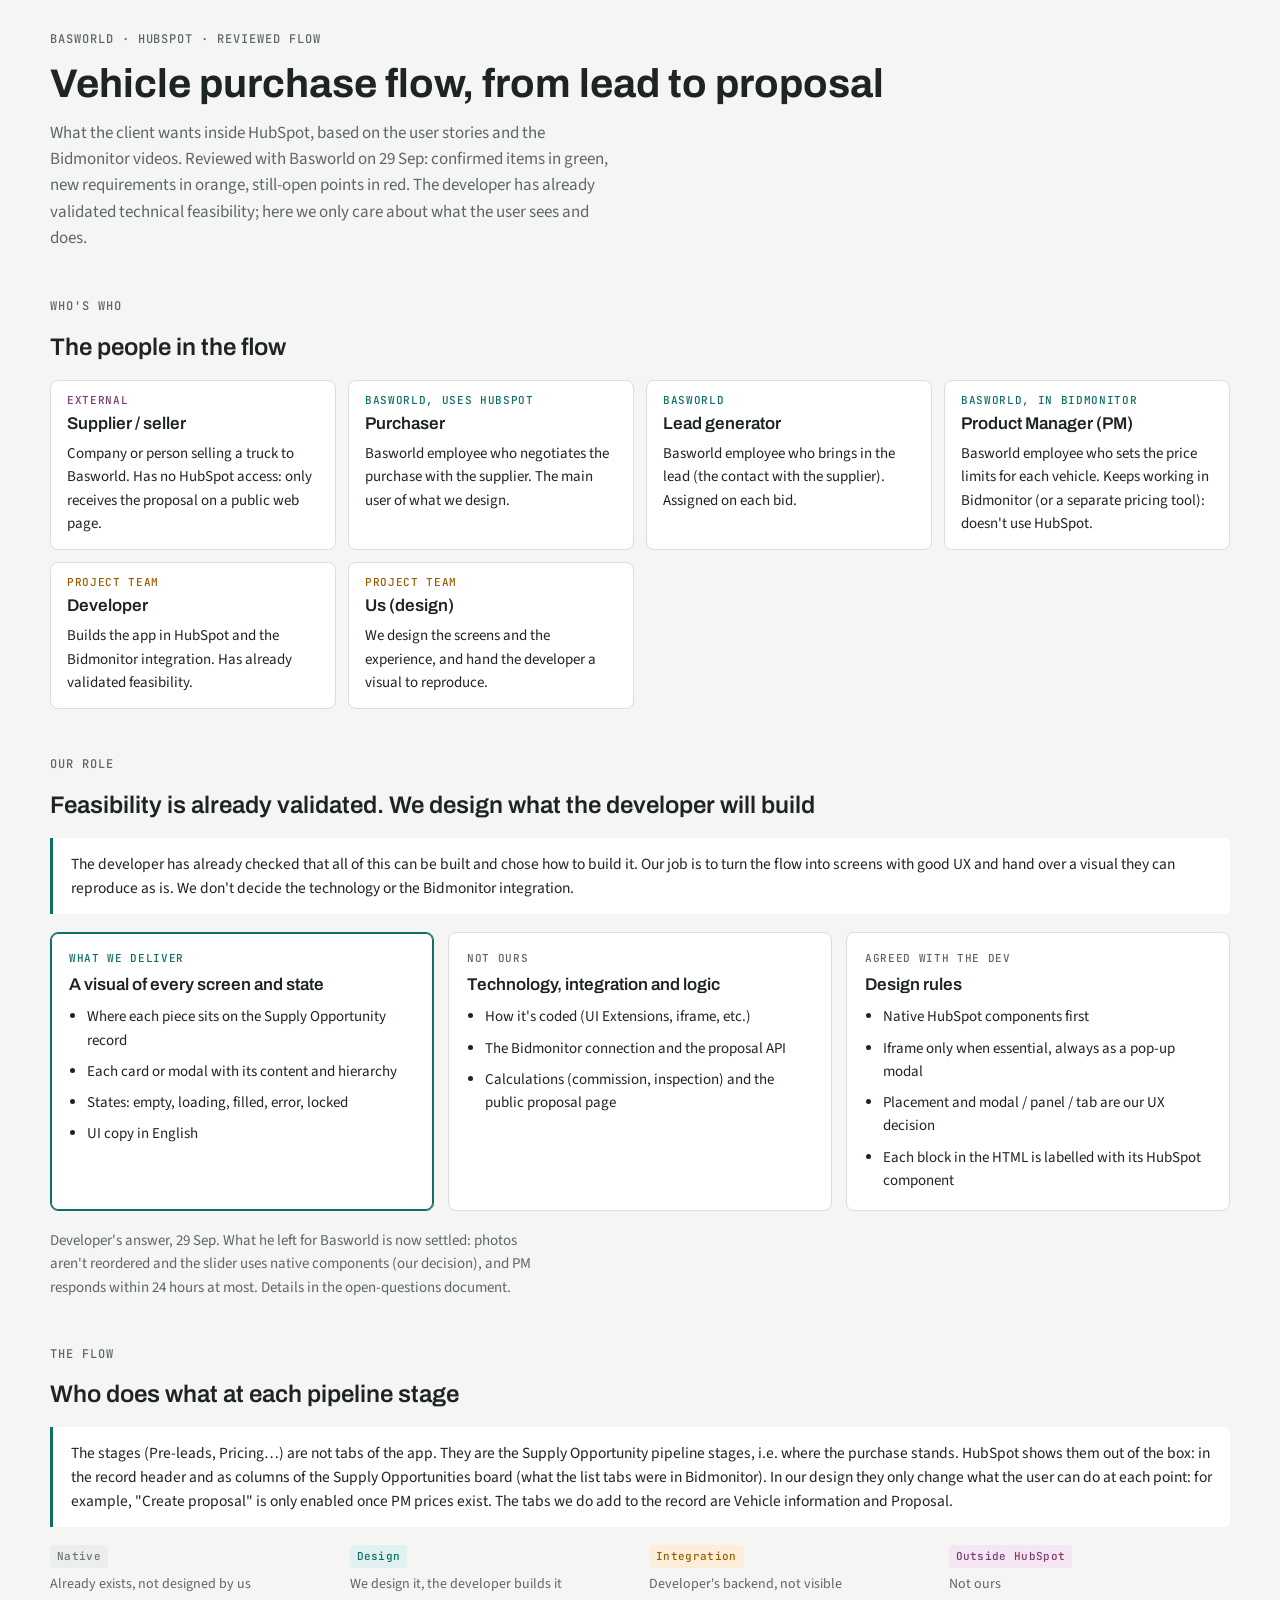
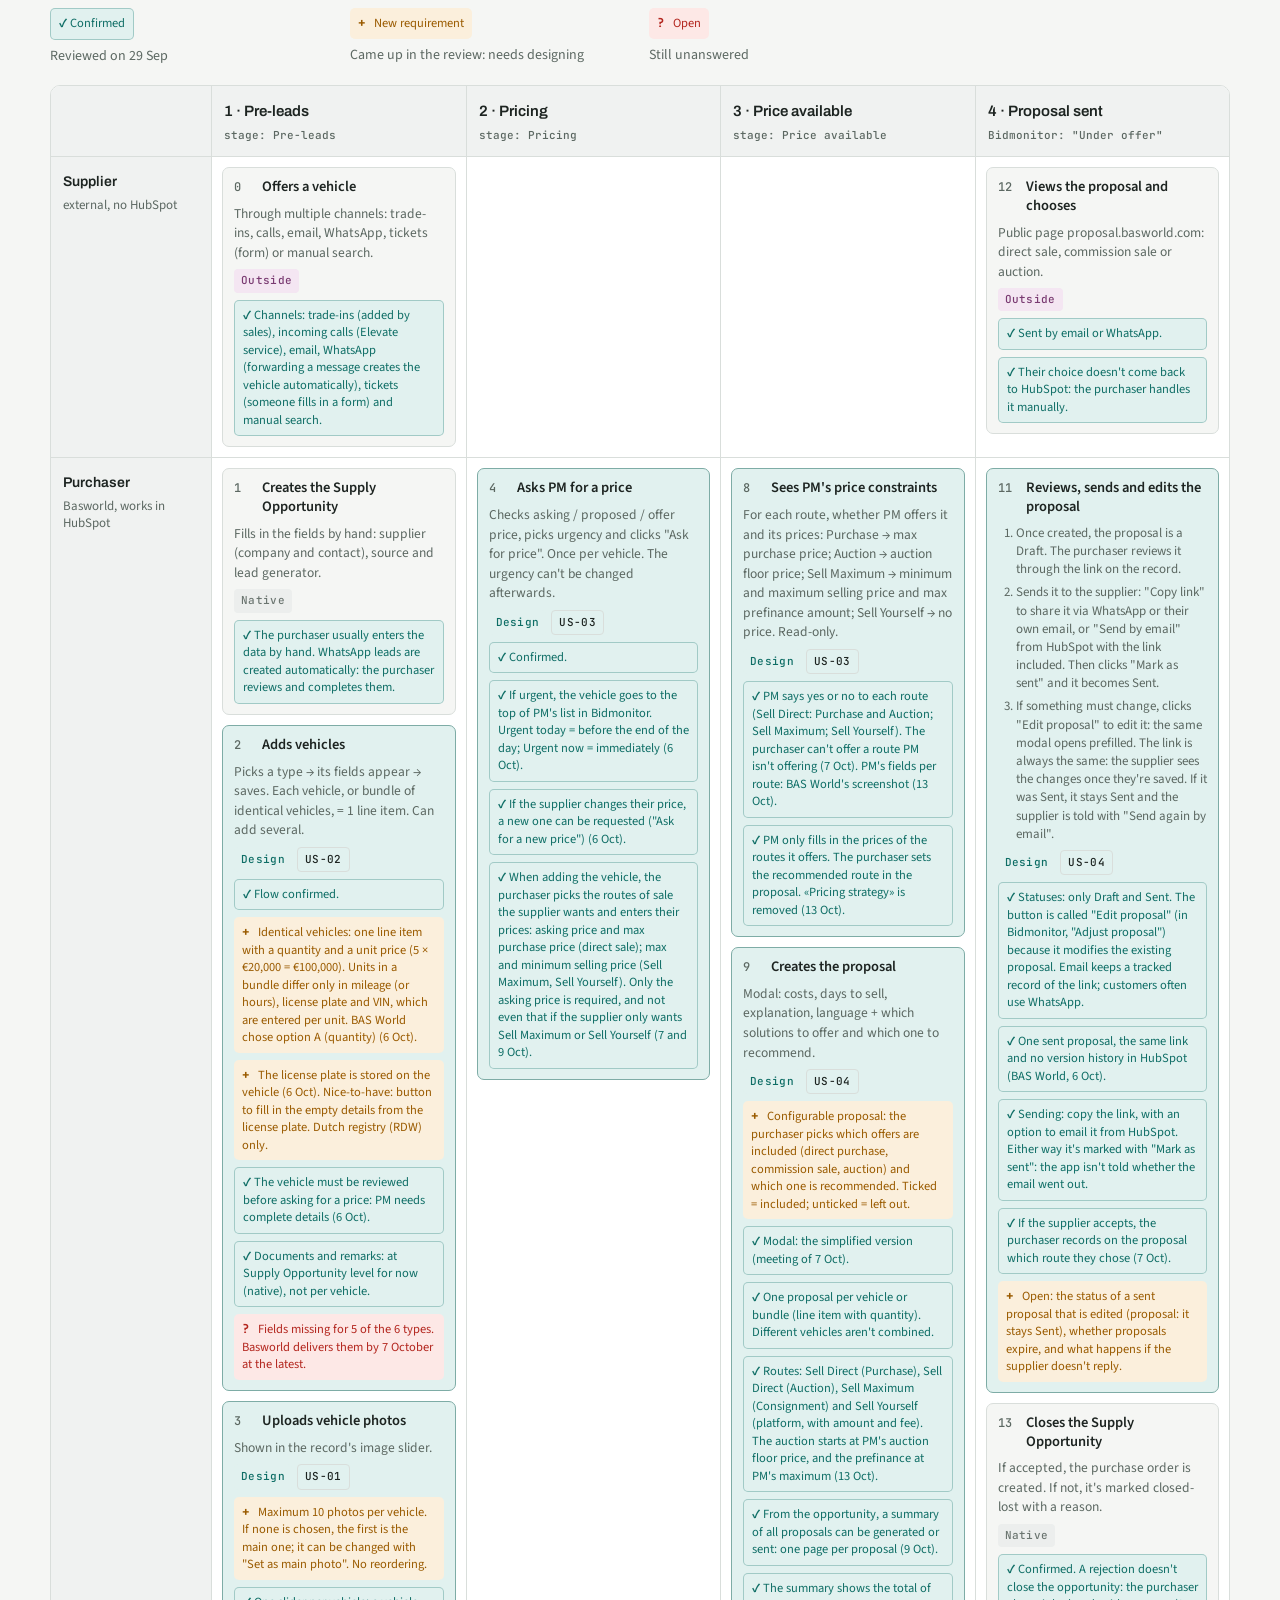
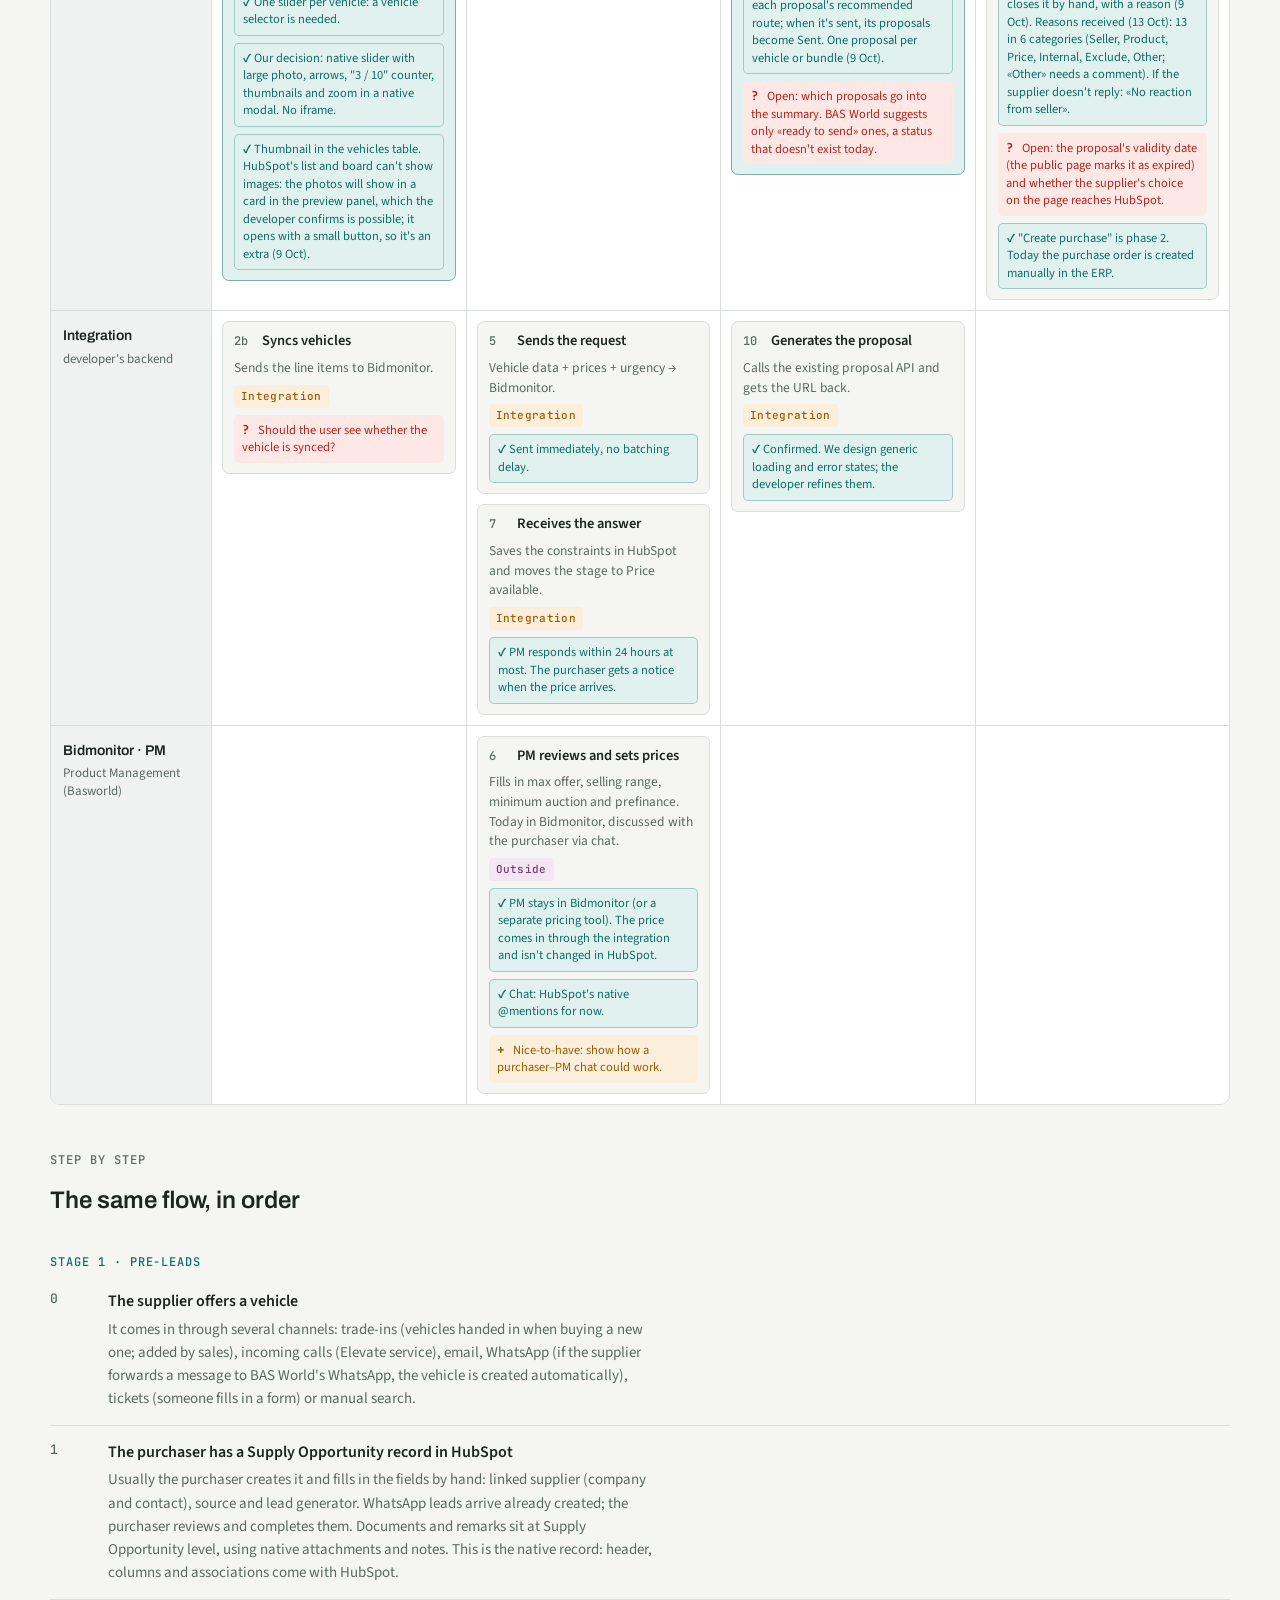
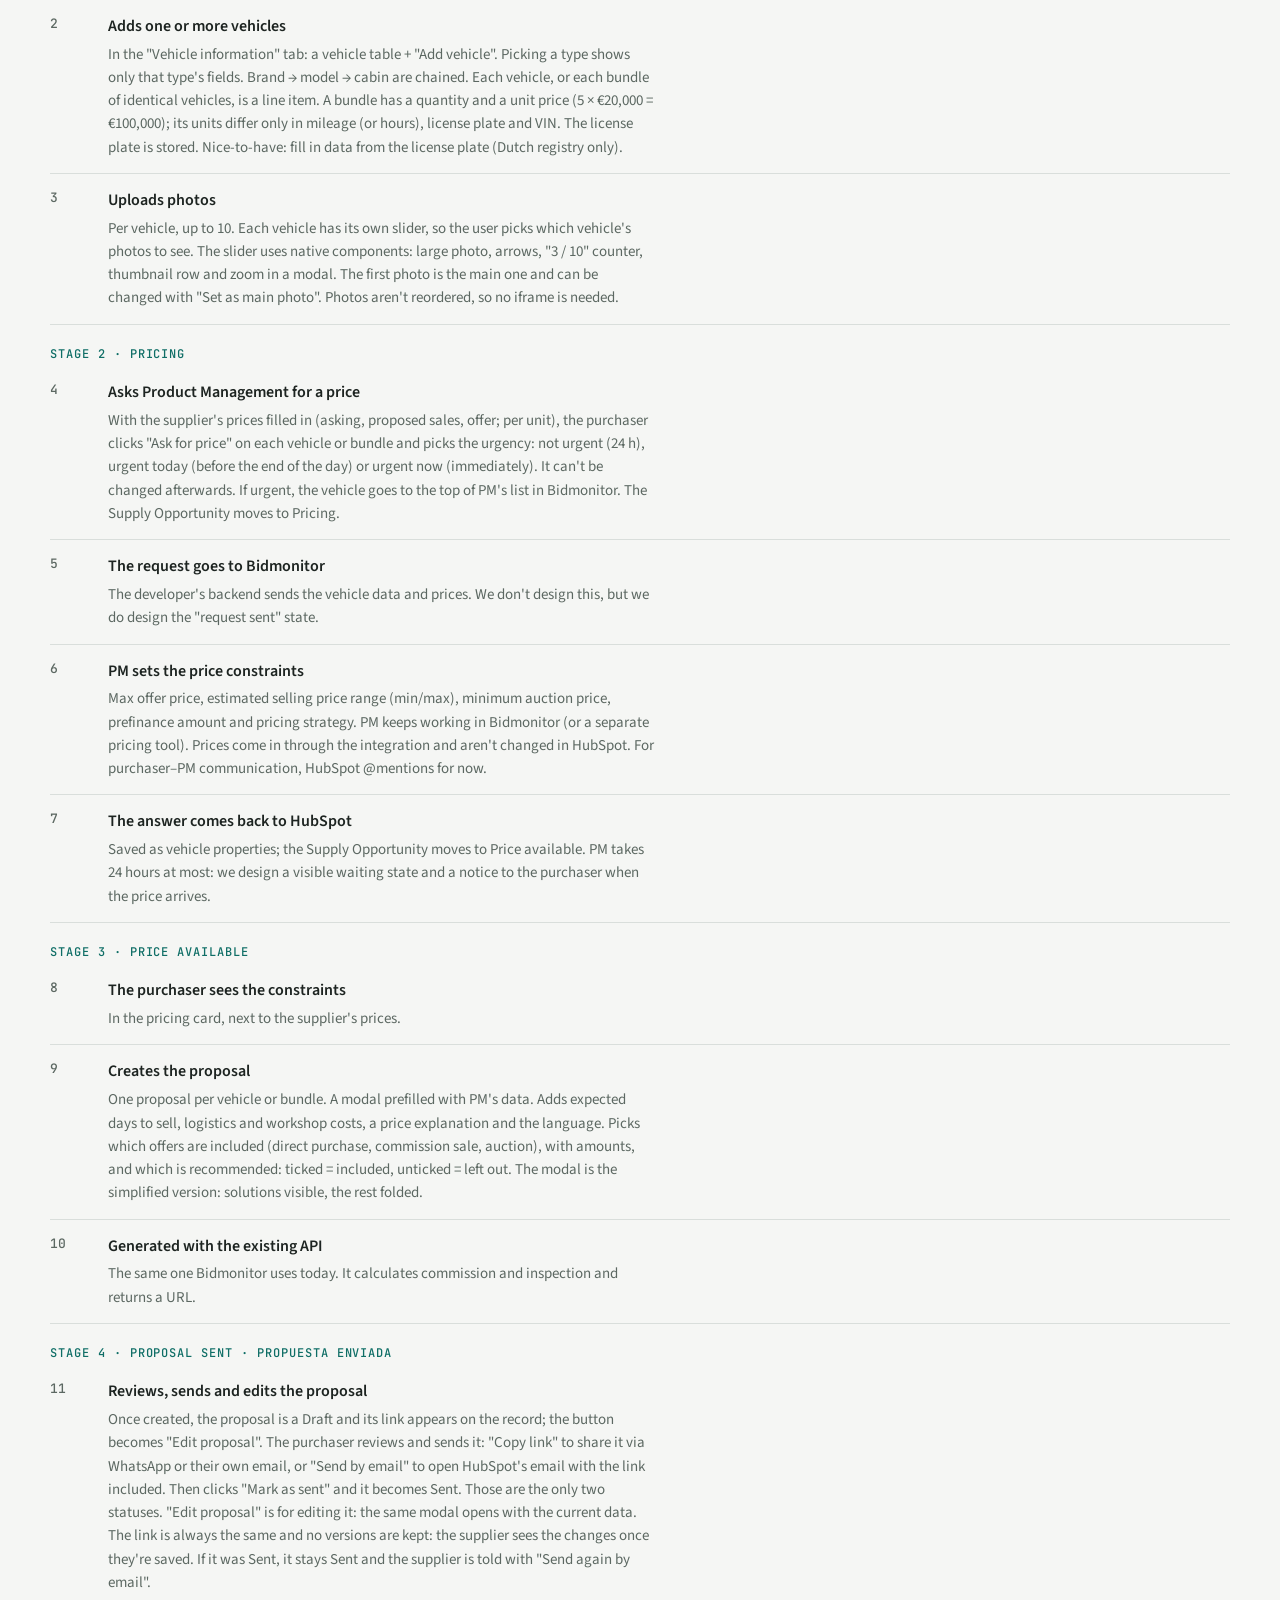
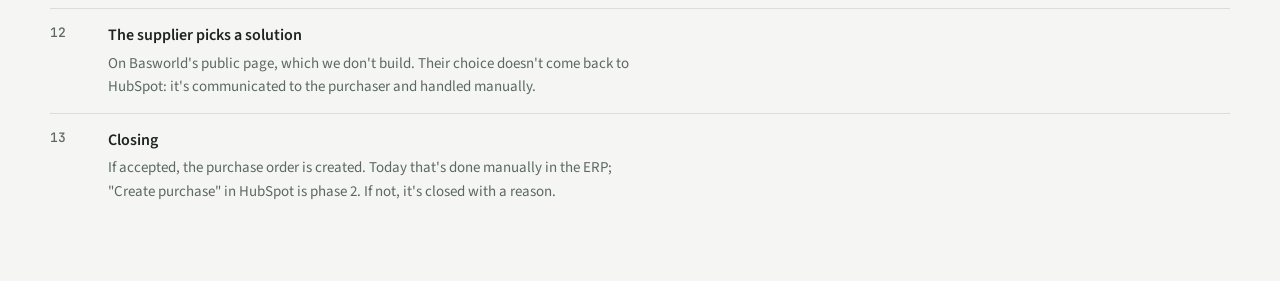
==== commit c250dfad: "Update deliverables" ====
--- a/purchase-flow.html
+++ b/purchase-flow.html
@@ -315,8 +315,7 @@
 <p>For each route, whether PM offers it and its prices: Purchase → max purchase price; Auction → auction floor price; Sell Maximum → minimum and maximum selling price and max prefinance amount; Sell Yourself → no price. Read-only.</p>
 <div class="chips"><span class="chip card">Design</span><span class="chip us">US-03</span></div>
 <div class="c">PM says yes or no to each route (Sell Direct: Purchase and Auction; Sell Maximum; Sell Yourself). The purchaser can't offer a route PM isn't offering (7 Oct). PM's fields per route: BAS World's screenshot (13 Oct).</div>
-<div class="q">Open: does PM only fill in the prices of the routes it offers? (On 7 Oct they said always all of them.)</div>
-<div class="q">Open: whether there's still a recommended route and who sets it. «Pricing strategy» is removed (13 Oct).</div>
+<div class="c">PM only fills in the prices of the routes it offers. The purchaser sets the recommended route in the proposal. «Pricing strategy» is removed (13 Oct).</div>
 </div>
 <div class="step card"><div class="top"><span class="n">9</span><h4>Creates the proposal</h4></div>
 <p>Modal: costs, days to sell, explanation, language + which solutions to offer and which one to recommend.</p>
@@ -347,7 +346,8 @@
 <div class="step"><div class="top"><span class="n">13</span><h4>Closes the Supply Opportunity</h4></div>
 <p>If accepted, the purchase order is created. If not, it's marked closed-lost with a reason.</p>
 <div class="chips"><span class="chip native">Native</span></div>
-<div class="c">Confirmed. A rejection doesn't close the opportunity: the purchaser closes it by hand, with a reason (9 Oct). BAS World will send the list of reasons.</div>
+<div class="c">Confirmed. A rejection doesn't close the opportunity: the purchaser closes it by hand, with a reason (9 Oct). Reasons received (13 Oct): 13 in 6 categories (Seller, Product, Price, Internal, Exclude, Other; «Other» needs a comment). If the supplier doesn't reply: «No reaction from seller».</div>
+<div class="q">Open: the proposal's validity date (the public page marks it as expired) and whether the supplier's choice on the page reaches HubSpot.</div>
 <div class="c">"Create purchase" is phase 2. Today the purchase order is created manually in the ERP.</div>
 </div>
 </div>
